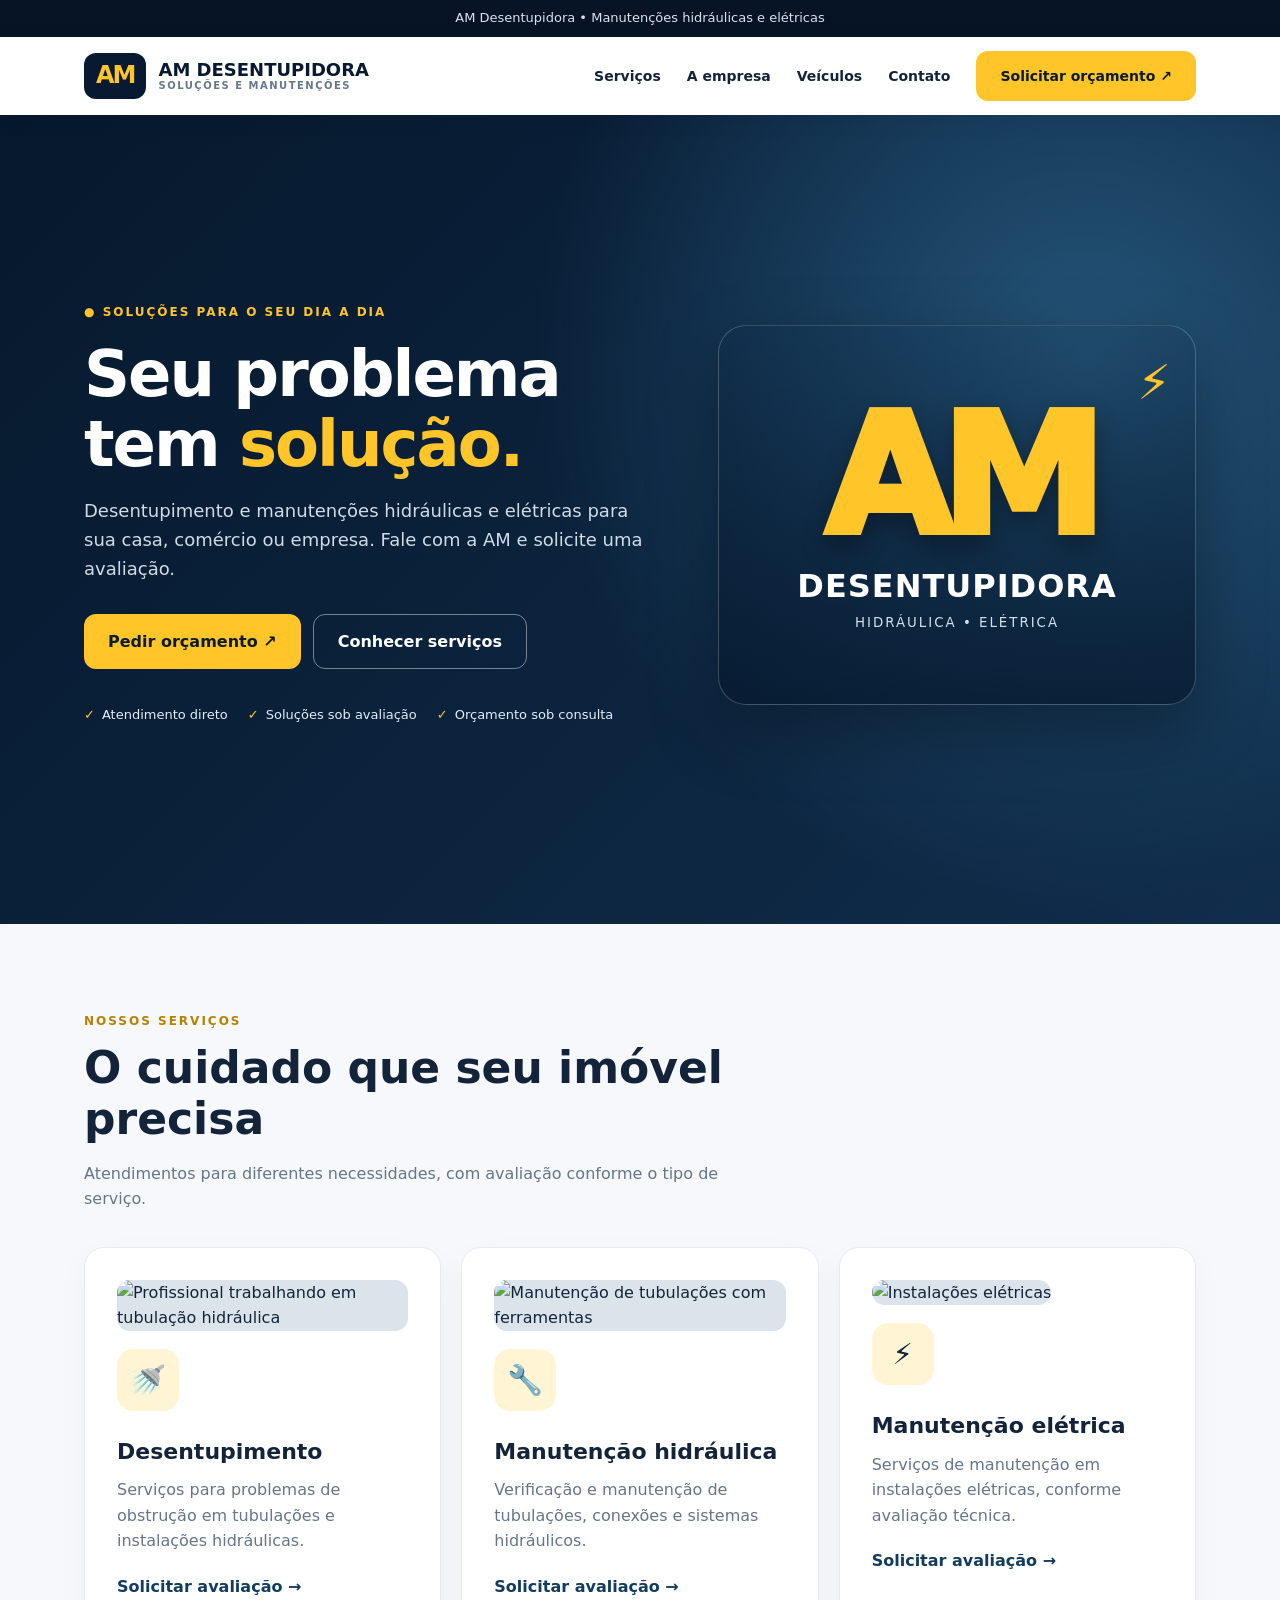
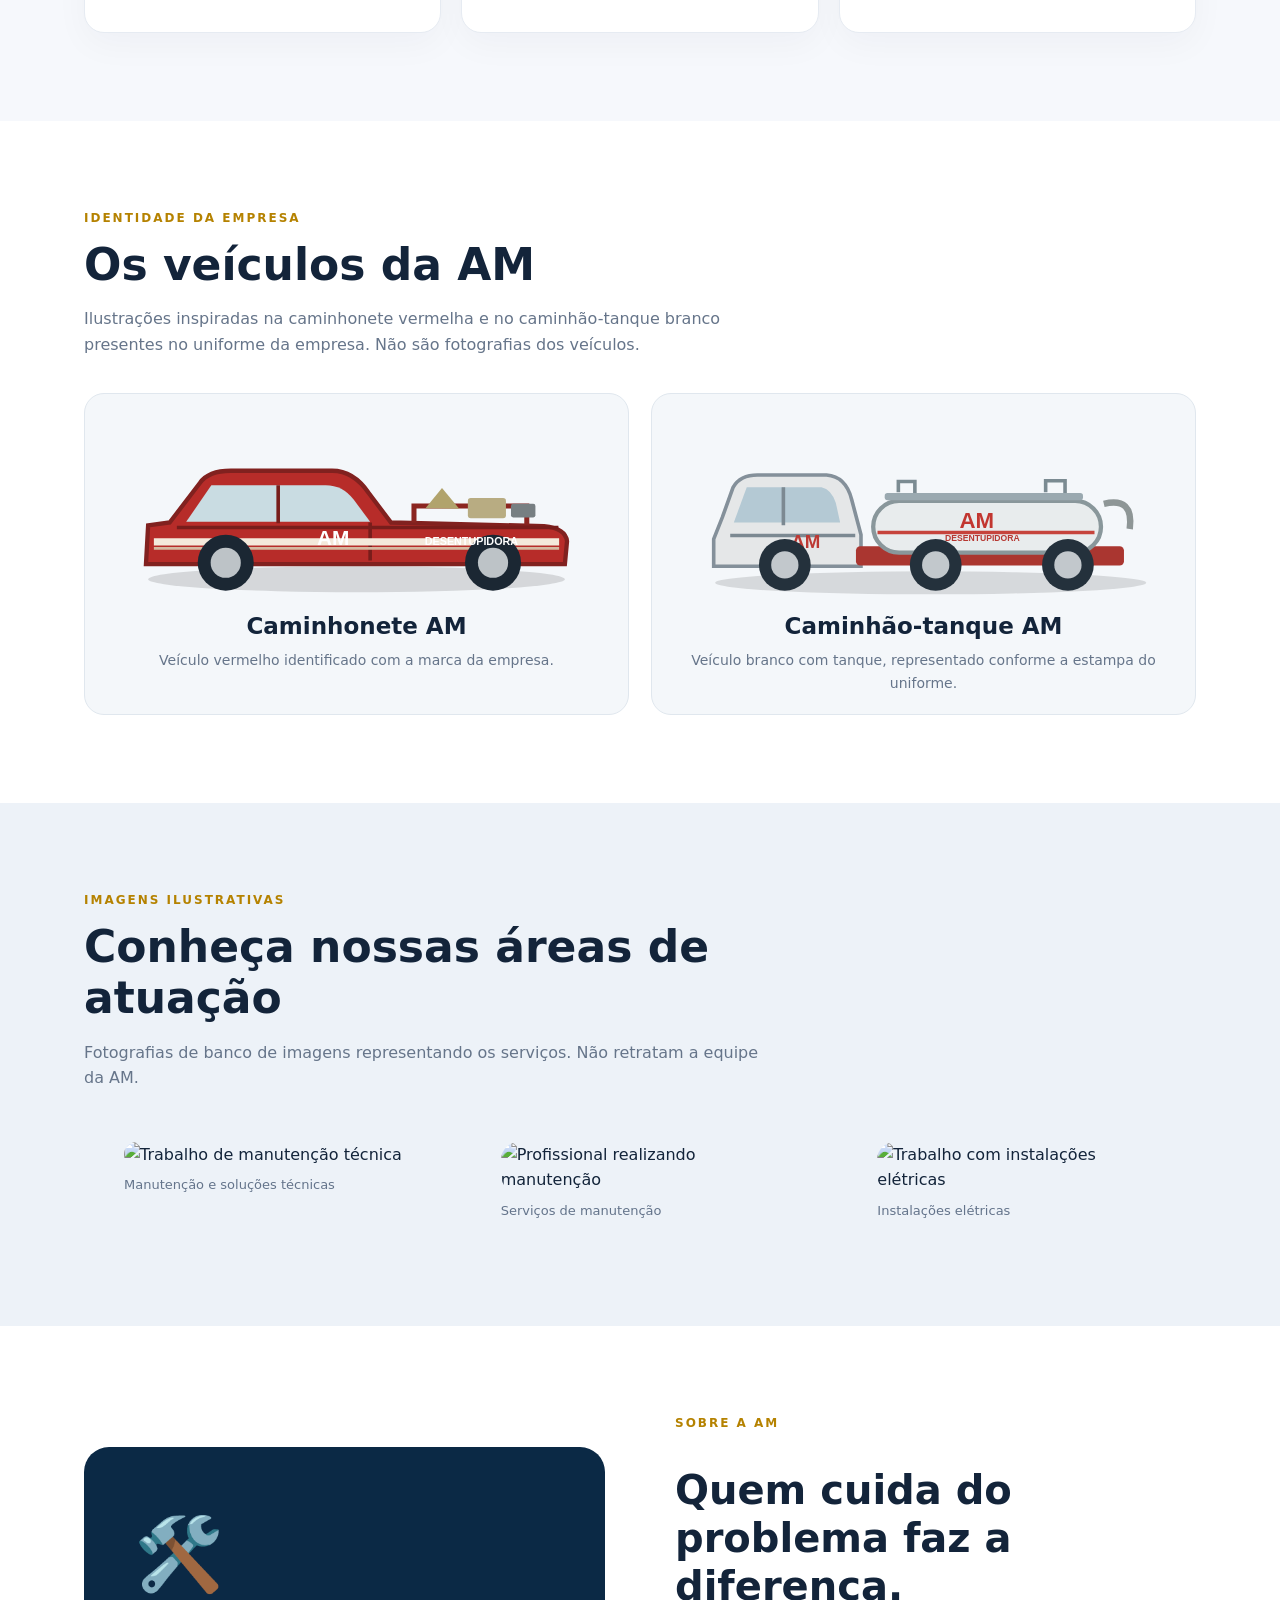
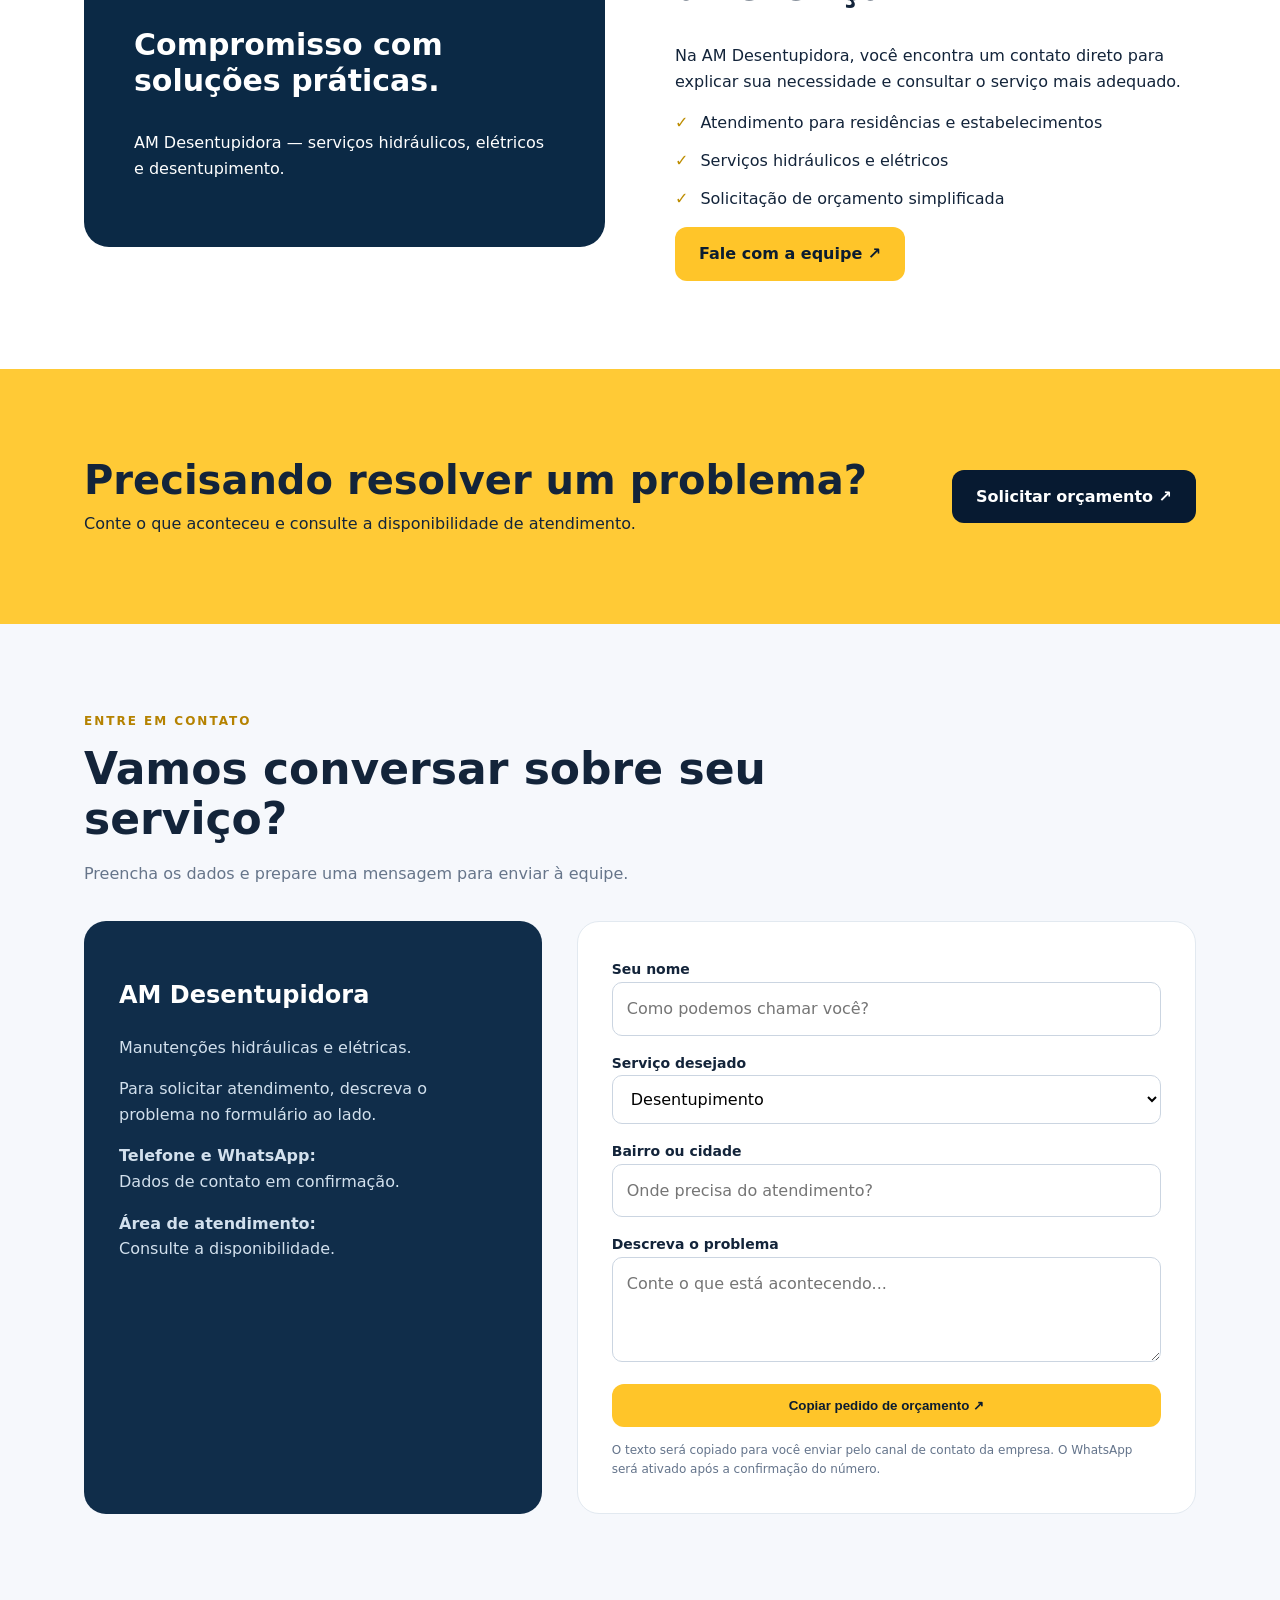
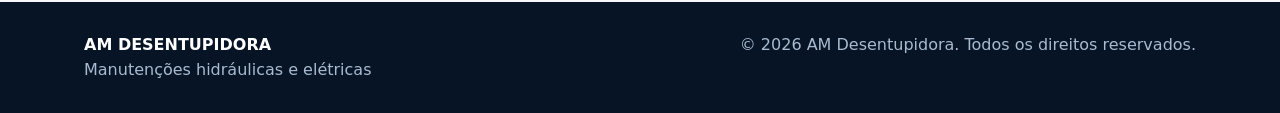
==== index.html @ 9bd00f75 "feat: adiciona ilustrações da caminhonete vermelha e caminhão-tanque AM" ====
<!doctype html><html lang="pt-BR"><head><meta charset="utf-8"><meta name="viewport" content="width=device-width,initial-scale=1"><meta name="theme-color" content="#071a31"><meta name="description" content="AM Desentupidora: desentupimento, manutenção hidráulica e elétrica. Solicite um orçamento."><title>AM Desentupidora | Manutenções Hidráulicas e Elétricas</title><style>
:root{--navy:#071a31;--blue:#102e4c;--yellow:#ffc529;--muted:#66758a;--white:#fff}*{box-sizing:border-box}html{scroll-behavior:smooth}body{margin:0;font:16px/1.6 system-ui,-apple-system,Segoe UI,sans-serif;color:#13243a;background:#f6f8fc}a{text-decoration:none;color:inherit}.wrap{max-width:1160px;margin:auto;padding:0 24px}.top{background:#061426;color:#d9e3ee;font-size:13px;padding:8px 0;text-align:center}.nav{background:#fff;position:sticky;top:0;z-index:5;box-shadow:0 4px 22px #081c3010}.nav .wrap{display:flex;align-items:center;justify-content:space-between;min-height:78px;gap:20px}.brand{display:flex;align-items:center;gap:12px;font-weight:900;color:var(--navy);font-size:18px;line-height:1.15}.logo{background:var(--navy);color:var(--yellow);font-size:24px;padding:9px 12px;border-radius:12px;letter-spacing:-2px}.brand small{display:block;font-size:10px;letter-spacing:1.5px;color:#69778a}.links{display:flex;align-items:center;gap:26px;font-weight:600;font-size:14px}.btn{display:inline-flex;align-items:center;justify-content:center;gap:8px;padding:14px 24px;border-radius:12px;background:var(--yellow);color:#0b1c30;font-weight:800;border:0;cursor:pointer;transition:.2s}.btn:hover{transform:translateY(-2px);filter:brightness(.97)}.btn.outline{background:transparent;color:white;border:1px solid #ffffff70}.hero{background:radial-gradient(circle at 85% 30%,#245478 0,transparent 45%),linear-gradient(135deg,#06182d,#102d4b);color:white;overflow:hidden}.hero .wrap{display:grid;grid-template-columns:1.1fr .9fr;align-items:center;gap:50px;padding-top:100px;padding-bottom:110px}.eyebrow{color:var(--yellow);font-weight:800;text-transform:uppercase;letter-spacing:2px;font-size:12px}.hero h1{font-size:clamp(38px,5vw,66px);line-height:1.09;letter-spacing:-2px;margin:18px 0}.hero h1 span{color:var(--yellow)}.hero p{color:#d0dbe6;font-size:18px;max-width:560px}.actions{display:flex;gap:12px;flex-wrap:wrap;margin-top:30px}.visual{position:relative;min-height:380px;border:1px solid #ffffff35;border-radius:28px;background:linear-gradient(145deg,#224c6b,#0b223b);box-shadow:0 25px 70px #0005;display:flex;align-items:center;justify-content:center;flex-direction:column;text-align:center;padding:30px}.visual .am{font-size:clamp(90px,13vw,165px);font-weight:1000;color:var(--yellow);line-height:1;letter-spacing:-12px;text-shadow:0 12px 25px #0005}.visual strong{font-size:32px;letter-spacing:1px}.visual small{color:#d4e1ed;letter-spacing:2px}.bolt{position:absolute;right:24px;top:18px;font-size:48px;color:var(--yellow)}.stats{display:flex;gap:20px;flex-wrap:wrap;margin-top:36px;color:#e5edf6;font-size:13px}.stats span{display:flex;gap:7px;align-items:center}.stats b{color:var(--yellow)}section{padding:88px 0}.section-head{max-width:690px;margin-bottom:35px}.section-head h2{font-size:clamp(29px,4vw,44px);line-height:1.15;margin:12px 0}.section-head p{color:var(--muted)}.cards{display:grid;grid-template-columns:repeat(3,1fr);gap:20px}.card{background:white;padding:32px;border:1px solid #e6ebf2;border-radius:20px;box-shadow:0 12px 35px #10284009}.ico{width:62px;height:62px;background:#fff5d5;border-radius:16px;display:grid;place-items:center;font-size:29px}.card h3{font-size:22px;margin:23px 0 8px}.card p{color:var(--muted);margin:0 0 20px}.card a{font-weight:800;color:#123c60}.about{background:#fff}.about-grid{display:grid;grid-template-columns:1fr 1fr;gap:70px;align-items:center}.about-panel{background:#0b2945;border-radius:25px;padding:50px;color:white;min-height:320px;display:flex;flex-direction:column;justify-content:center}.about-panel .symbol{font-size:72px}.about-panel h3{font-size:30px;line-height:1.2;margin:15px 0}.checks{padding:0;list-style:none}.checks li{margin:12px 0}.checks li:before{content:'✓';font-weight:900;color:#bd8d00;margin-right:12px}.cta{background:#ffca36}.cta .wrap{display:flex;justify-content:space-between;align-items:center;gap:30px}.cta h2{font-size:clamp(28px,4vw,40px);line-height:1.15;margin:0}.cta p{margin:8px 0 0}.cta .btn{background:var(--navy);color:white}.contact-grid{display:grid;grid-template-columns:.85fr 1.15fr;gap:35px}.contact-box{background:#102d4a;color:white;padding:35px;border-radius:22px}.contact-box p{color:#d2e0ed}.contact-box a{color:var(--yellow);font-weight:700}.form{background:white;border-radius:22px;padding:34px;border:1px solid #e2e9f0;display:grid;gap:14px}label{font-weight:700;font-size:14px}input,select,textarea{width:100%;font:inherit;padding:13px 14px;border:1px solid #cbd5e1;border-radius:10px;background:#fff}textarea{min-height:105px;resize:vertical}.notice{font-size:12px;color:#64748b;margin:0}footer{background:#061426;color:#aabbd0;padding:30px 0}footer .wrap{display:flex;justify-content:space-between;gap:15px;flex-wrap:wrap}footer b{color:white}@media(max-width:850px){.hero .wrap,.about-grid,.contact-grid{grid-template-columns:1fr}.hero .wrap{padding-top:65px;padding-bottom:65px}.visual{min-height:280px}.cards{grid-template-columns:1fr}.links a:not(.btn){display:none}.cta .wrap{display:block}.cta .btn{margin-top:22px}.about-grid{gap:25px}}@media(max-width:450px){.nav .wrap{padding:10px 16px}.brand{font-size:14px}.logo{font-size:19px}.links .btn{padding:10px;font-size:12px}.visual strong{font-size:25px}.hero h1{letter-spacing:-1px}section{padding:60px 0}}
 .service-photo{width:100%;height:185px;object-fit:cover;border-radius:13px;margin-bottom:18px;background:#dce4eb}.visual{background:linear-gradient(180deg,#06182d22,#06182dbb),url('https://images.pexels.com/photos/32588548/pexels-photo-32588548.jpeg?auto=compress&cs=tinysrgb&w=1000') center/cover}.visual .am,.visual strong,.visual small{position:relative;z-index:1}.gallery{display:grid;grid-template-columns:repeat(3,1fr);gap:18px}.gallery img{width:100%;height:240px;object-fit:cover;border-radius:18px}.gallery figcaption{font-size:13px;color:#64748b;padding-top:8px}@media(max-width:700px){.gallery{grid-template-columns:1fr}.gallery img{height:210px}} .fleet{display:grid;grid-template-columns:1fr 1fr;gap:22px}.fleet-card{background:#f4f7fa;border:1px solid #e0e7ee;border-radius:20px;padding:20px;text-align:center}.fleet-card svg{width:100%;height:auto;display:block}.fleet-card h3{font-size:23px;margin:0 0 5px}.fleet-card p{margin:0;color:#66758a;font-size:14px}@media(max-width:700px){.fleet{grid-template-columns:1fr}} </style></head><body><div class="top">AM Desentupidora • Manutenções hidráulicas e elétricas</div><header class="nav"><div class="wrap"><a href="#inicio" class="brand"><span class="logo">AM</span><span>AM DESENTUPIDORA<small>SOLUÇÕES E MANUTENÇÕES</small></span></a><nav class="links"><a href="#servicos">Serviços</a><a href="#empresa">A empresa</a><a href="#frota">Veículos</a><a href="#contato">Contato</a><a class="btn" href="#contato">Solicitar orçamento ↗</a></nav></div></header><main><section class="hero" id="inicio"><div class="wrap"><div><div class="eyebrow">● Soluções para o seu dia a dia</div><h1>Seu problema tem <span>solução.</span></h1><p>Desentupimento e manutenções hidráulicas e elétricas para sua casa, comércio ou empresa. Fale com a AM e solicite uma avaliação.</p><div class="actions"><a class="btn" href="#contato">Pedir orçamento ↗</a><a class="btn outline" href="#servicos">Conhecer serviços</a></div><div class="stats"><span><b>✓</b> Atendimento direto</span><span><b>✓</b> Soluções sob avaliação</span><span><b>✓</b> Orçamento sob consulta</span></div></div><div class="visual" aria-label="Identidade AM Desentupidora"><span class="bolt">⚡</span><div class="am">AM</div><strong>DESENTUPIDORA</strong><small>HIDRÁULICA • ELÉTRICA</small></div></div></section><section id="servicos"><div class="wrap"><div class="section-head"><div class="eyebrow" style="color:#b58200">Nossos serviços</div><h2>O cuidado que seu imóvel precisa</h2><p>Atendimentos para diferentes necessidades, com avaliação conforme o tipo de serviço.</p></div><div class="cards"><article class="card"><img loading="lazy" class="service-photo" alt="Profissional trabalhando em tubulação hidráulica" src="https://images.pexels.com/photos/32588548/pexels-photo-32588548.jpeg?auto=compress&cs=tinysrgb&w=1000"><div class="ico">🚿</div><h3>Desentupimento</h3><p>Serviços para problemas de obstrução em tubulações e instalações hidráulicas.</p><a href="#contato">Solicitar avaliação →</a></article><article class="card"><img loading="lazy" class="service-photo" alt="Manutenção de tubulações com ferramentas" src="https://images.pexels.com/photos/16509869/pexels-photo-16509869.jpeg?auto=compress&cs=tinysrgb&w=1000"><div class="ico">🔧</div><h3>Manutenção hidráulica</h3><p>Verificação e manutenção de tubulações, conexões e sistemas hidráulicos.</p><a href="#contato">Solicitar avaliação →</a></article><article class="card"><img loading="lazy" class="service-photo" alt="Instalações elétricas" src="https://images.pexels.com/photos/27928762/pexels-photo-27928762.jpeg?auto=compress&cs=tinysrgb&w=1000"><div class="ico">⚡</div><h3>Manutenção elétrica</h3><p>Serviços de manutenção em instalações elétricas, conforme avaliação técnica.</p><a href="#contato">Solicitar avaliação →</a></article></div></div></section><section id="frota" style="background:#fff"><div class="wrap"><div class="section-head"><div class="eyebrow" style="color:#b58200">Identidade da empresa</div><h2>Os veículos da AM</h2><p>Ilustrações inspiradas na caminhonete vermelha e no caminhão-tanque branco presentes no uniforme da empresa. Não são fotografias dos veículos.</p></div><div class="fleet"><div class="fleet-card"><svg viewBox="0 0 700 270" role="img" aria-label="Ilustração da caminhonete vermelha da AM" xmlns="http://www.w3.org/2000/svg"><ellipse cx="350" cy="230" rx="290" ry="18" fill="#000" opacity=".13"/><path d="M60 155 L90 151 L132 96 Q144 79 175 79 H316 Q346 79 367 110 L398 151 L611 156 Q641 159 643 177 L640 209 L57 209 Z" fill="#b72c29" stroke="#81211f" stroke-width="6"/><path d="M148 99 H307 Q331 99 346 119 L369 150 H113 Z" fill="#c9dce2"/><path d="M241 99 V152 M369 151 V204 M100 158 H631" stroke="#781d1b" stroke-width="5"/><path d="M68 178 H632" stroke="#f4e9db" stroke-width="10"/><path d="M68 187 H632" stroke="#d5b9a1" stroke-width="4"/><path d="M430 151 V128 H587 V154" fill="none" stroke="#8b2520" stroke-width="7"/><path d="M446 131 L469 103 L493 132 Z" fill="#b1a36c"/><rect x="505" y="117" width="53" height="28" rx="4" fill="#b8ac82"/><rect x="565" y="125" width="34" height="19" rx="3" fill="#777f82"/><circle cx="168" cy="207" r="39" fill="#1b2733"/><circle cx="168" cy="207" r="21" fill="#bdc3c7"/><circle cx="540" cy="207" r="39" fill="#1b2733"/><circle cx="540" cy="207" r="21" fill="#bdc3c7"/><text x="295" y="182" fill="#fff" font-family="Arial" font-weight="900" font-size="29">AM</text><text x="445" y="182" fill="#fff" font-family="Arial" font-weight="800" font-size="15">DESENTUPIDORA</text></svg><h3>Caminhonete AM</h3><p>Veículo vermelho identificado com a marca da empresa.</p></div><div class="fleet-card"><svg viewBox="0 0 700 270" role="img" aria-label="Ilustração do caminhão branco com tanque de sucção da AM" xmlns="http://www.w3.org/2000/svg"><ellipse cx="360" cy="235" rx="300" ry="16" fill="#000" opacity=".12"/><path d="M70 144 L85 102 Q95 85 119 85 H215 Q242 87 250 119 L263 168 V212 H58 V174 Z" fill="#e5e7e8" stroke="#84909a" stroke-width="5"/><path d="M104 102 H208 Q222 105 228 124 L234 151 H86 Z" fill="#b4c9d4"/><path d="M155 102 V155 M81 169 H255" stroke="#7c8992" stroke-width="5"/><rect x="256" y="184" width="373" height="27" rx="6" fill="#aa3630"/><rect x="280" y="121" width="317" height="72" rx="36" fill="#e8eced" stroke="#89979b" stroke-width="6"/><rect x="296" y="110" width="276" height="10" rx="4" fill="#9aa9b0"/><path d="M315 109 V94 H338 V110 M520 109 V93 H547 V110" fill="none" stroke="#7b8b92" stroke-width="5"/><path d="M286 165 H588" stroke="#c6443c" stroke-width="5"/><text x="400" y="158" fill="#c23630" font-size="31" font-weight="900" font-family="Arial">AM</text><text x="380" y="177" fill="#b63731" font-size="12" font-weight="700" font-family="Arial">DESENTUPIDORA</text><text x="166" y="187" fill="#bd3934" font-size="26" font-weight="900" font-family="Arial">AM</text><circle cx="157" cy="210" r="36" fill="#24313c"/><circle cx="157" cy="210" r="19" fill="#c2c8cc"/><circle cx="367" cy="210" r="36" fill="#24313c"/><circle cx="367" cy="210" r="19" fill="#c2c8cc"/><circle cx="551" cy="210" r="36" fill="#24313c"/><circle cx="551" cy="210" r="19" fill="#c2c8cc"/><path d="M601 125 Q643 115 637 160" stroke="#8e9696" stroke-width="9" fill="none"/></svg><h3>Caminhão-tanque AM</h3><p>Veículo branco com tanque, representado conforme a estampa do uniforme.</p></div></div></div></section><section style="background:#edf2f8" id="galeria"><div class="wrap"><div class="section-head"><div class="eyebrow" style="color:#b58200">Imagens ilustrativas</div><h2>Conheça nossas áreas de atuação</h2><p>Fotografias de banco de imagens representando os serviços. Não retratam a equipe da AM.</p></div><div class="gallery"><figure><img loading="lazy" src="https://images.pexels.com/photos/32588548/pexels-photo-32588548.jpeg?auto=compress&cs=tinysrgb&w=1000" alt="Trabalho de manutenção técnica"><figcaption>Manutenção e soluções técnicas</figcaption></figure><figure><img loading="lazy" src="https://images.pexels.com/photos/16509869/pexels-photo-16509869.jpeg?auto=compress&cs=tinysrgb&w=1000" alt="Profissional realizando manutenção"><figcaption>Serviços de manutenção</figcaption></figure><figure><img loading="lazy" src="https://images.pexels.com/photos/27928762/pexels-photo-27928762.jpeg?auto=compress&cs=tinysrgb&w=1000" alt="Trabalho com instalações elétricas"><figcaption>Instalações elétricas</figcaption></figure></div></div></section><section class="about" id="empresa"><div class="wrap about-grid"><div class="about-panel"><div class="symbol">🛠️</div><h3>Compromisso com soluções práticas.</h3><p>AM Desentupidora — serviços hidráulicos, elétricos e desentupimento.</p></div><div><div class="eyebrow" style="color:#b58200">Sobre a AM</div><h2 style="font-size:40px;line-height:1.2">Quem cuida do problema faz a diferença.</h2><p>Na AM Desentupidora, você encontra um contato direto para explicar sua necessidade e consultar o serviço mais adequado.</p><ul class="checks"><li>Atendimento para residências e estabelecimentos</li><li>Serviços hidráulicos e elétricos</li><li>Solicitação de orçamento simplificada</li></ul><a class="btn" href="#contato">Fale com a equipe ↗</a></div></div></section><section class="cta"><div class="wrap"><div><h2>Precisando resolver um problema?</h2><p>Conte o que aconteceu e consulte a disponibilidade de atendimento.</p></div><a href="#contato" class="btn">Solicitar orçamento ↗</a></div></section><section id="contato"><div class="wrap"><div class="section-head"><div class="eyebrow" style="color:#b58200">Entre em contato</div><h2>Vamos conversar sobre seu serviço?</h2><p>Preencha os dados e prepare uma mensagem para enviar à equipe.</p></div><div class="contact-grid"><div class="contact-box"><h2>AM Desentupidora</h2><p>Manutenções hidráulicas e elétricas.</p><p>Para solicitar atendimento, descreva o problema no formulário ao lado.</p><p><strong>Telefone e WhatsApp:</strong><br>Dados de contato em confirmação.</p><p><strong>Área de atendimento:</strong><br>Consulte a disponibilidade.</p></div><form class="form" id="form"><div><label for="nome">Seu nome</label><input id="nome" required placeholder="Como podemos chamar você?"></div><div><label for="servico">Serviço desejado</label><select id="servico"><option>Desentupimento</option><option>Manutenção hidráulica</option><option>Manutenção elétrica</option><option>Outro serviço</option></select></div><div><label for="bairro">Bairro ou cidade</label><input id="bairro" placeholder="Onde precisa do atendimento?"></div><div><label for="mensagem">Descreva o problema</label><textarea id="mensagem" required placeholder="Conte o que está acontecendo..."></textarea></div><button class="btn" type="submit">Copiar pedido de orçamento ↗</button><p class="notice" id="feedback">O texto será copiado para você enviar pelo canal de contato da empresa. O WhatsApp será ativado após a confirmação do número.</p></form></div></div></section></main><footer><div class="wrap"><div><b>AM DESENTUPIDORA</b><br>Manutenções hidráulicas e elétricas</div><div>© <span id="ano"></span> AM Desentupidora. Todos os direitos reservados.</div></div></footer><script>document.getElementById('ano').textContent=new Date().getFullYear();document.getElementById('form').addEventListener('submit',async e=>{e.preventDefault();const v=id=>document.getElementById(id).value.trim();const msg='Olá! Gostaria de solicitar um orçamento na AM Desentupidora.\nNome: '+v('nome')+'\nServiço: '+v('servico')+'\nLocal: '+(v('bairro')||'Não informado')+'\nDescrição: '+v('mensagem');try{await navigator.clipboard.writeText(msg);document.getElementById('feedback').textContent='✓ Mensagem copiada! Agora cole no WhatsApp da empresa.'}catch{document.getElementById('feedback').textContent='Mensagem pronta: '+msg}});</script></body></html>
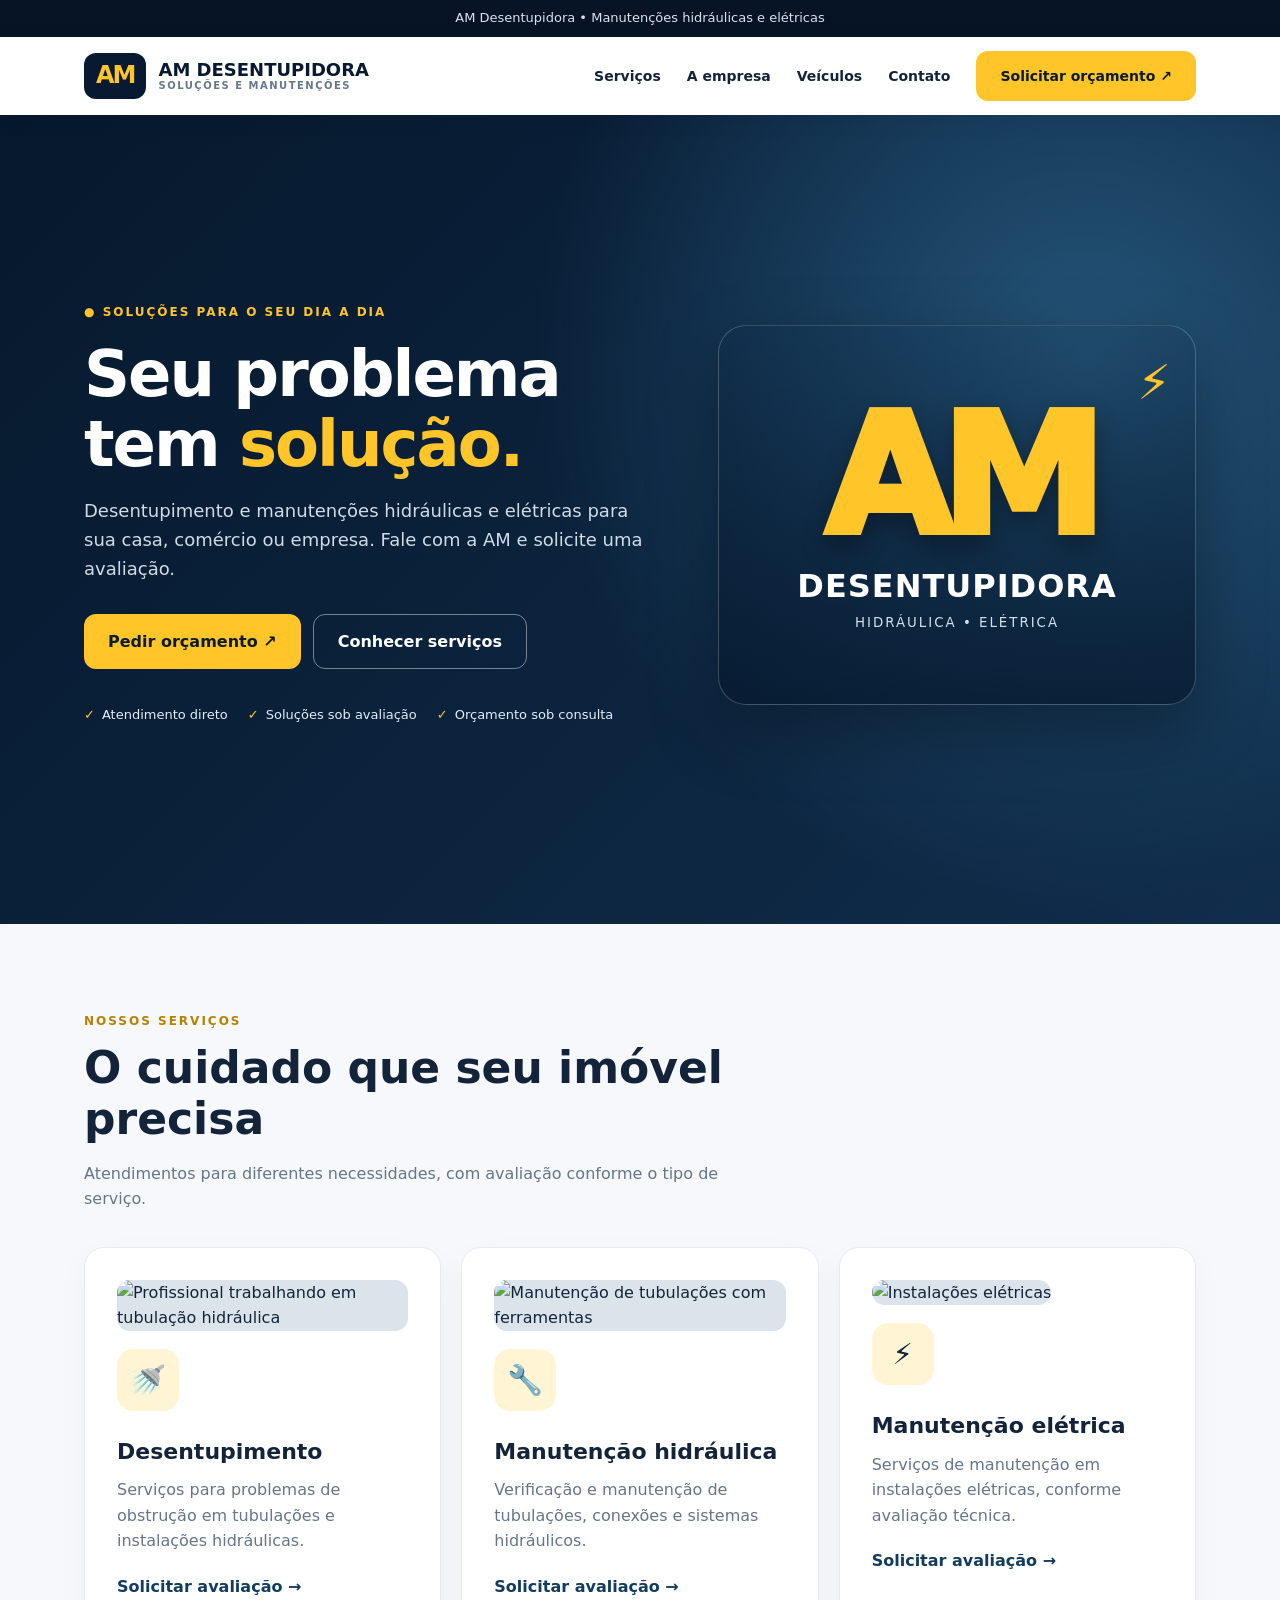
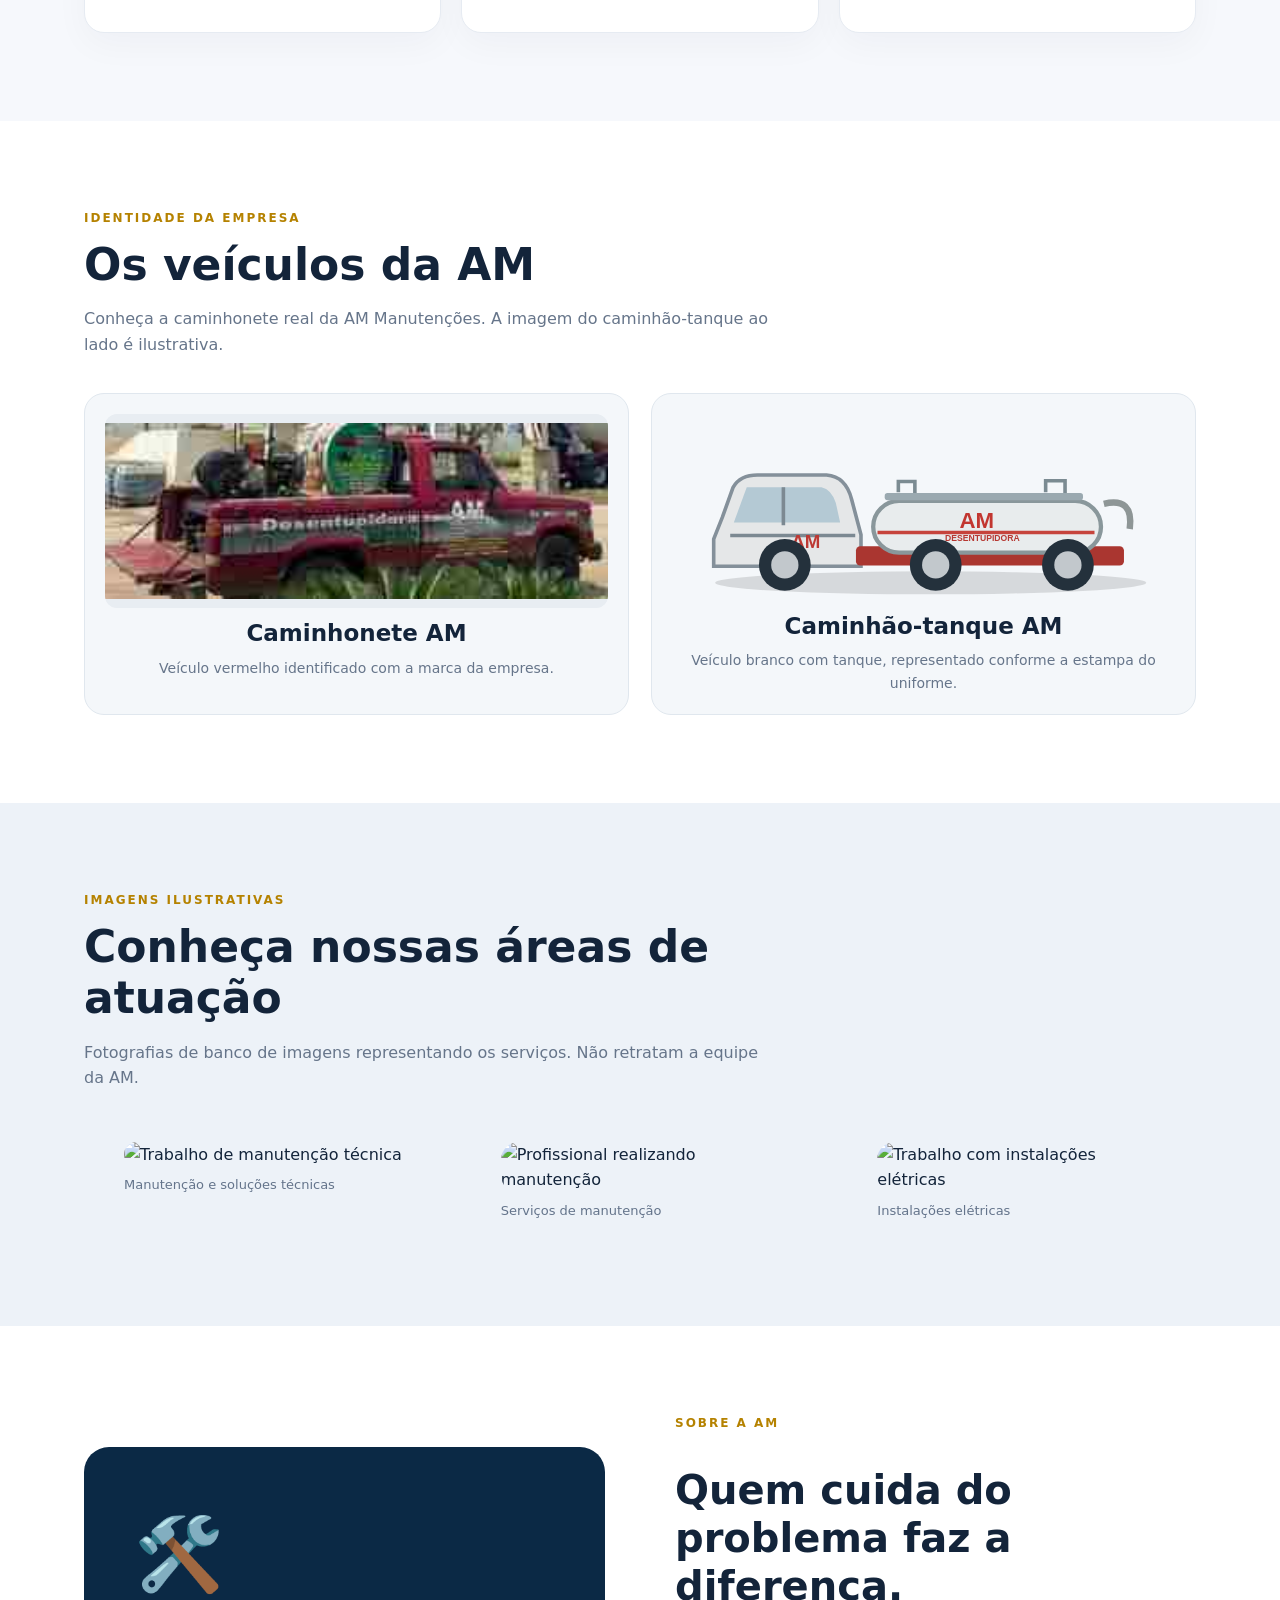
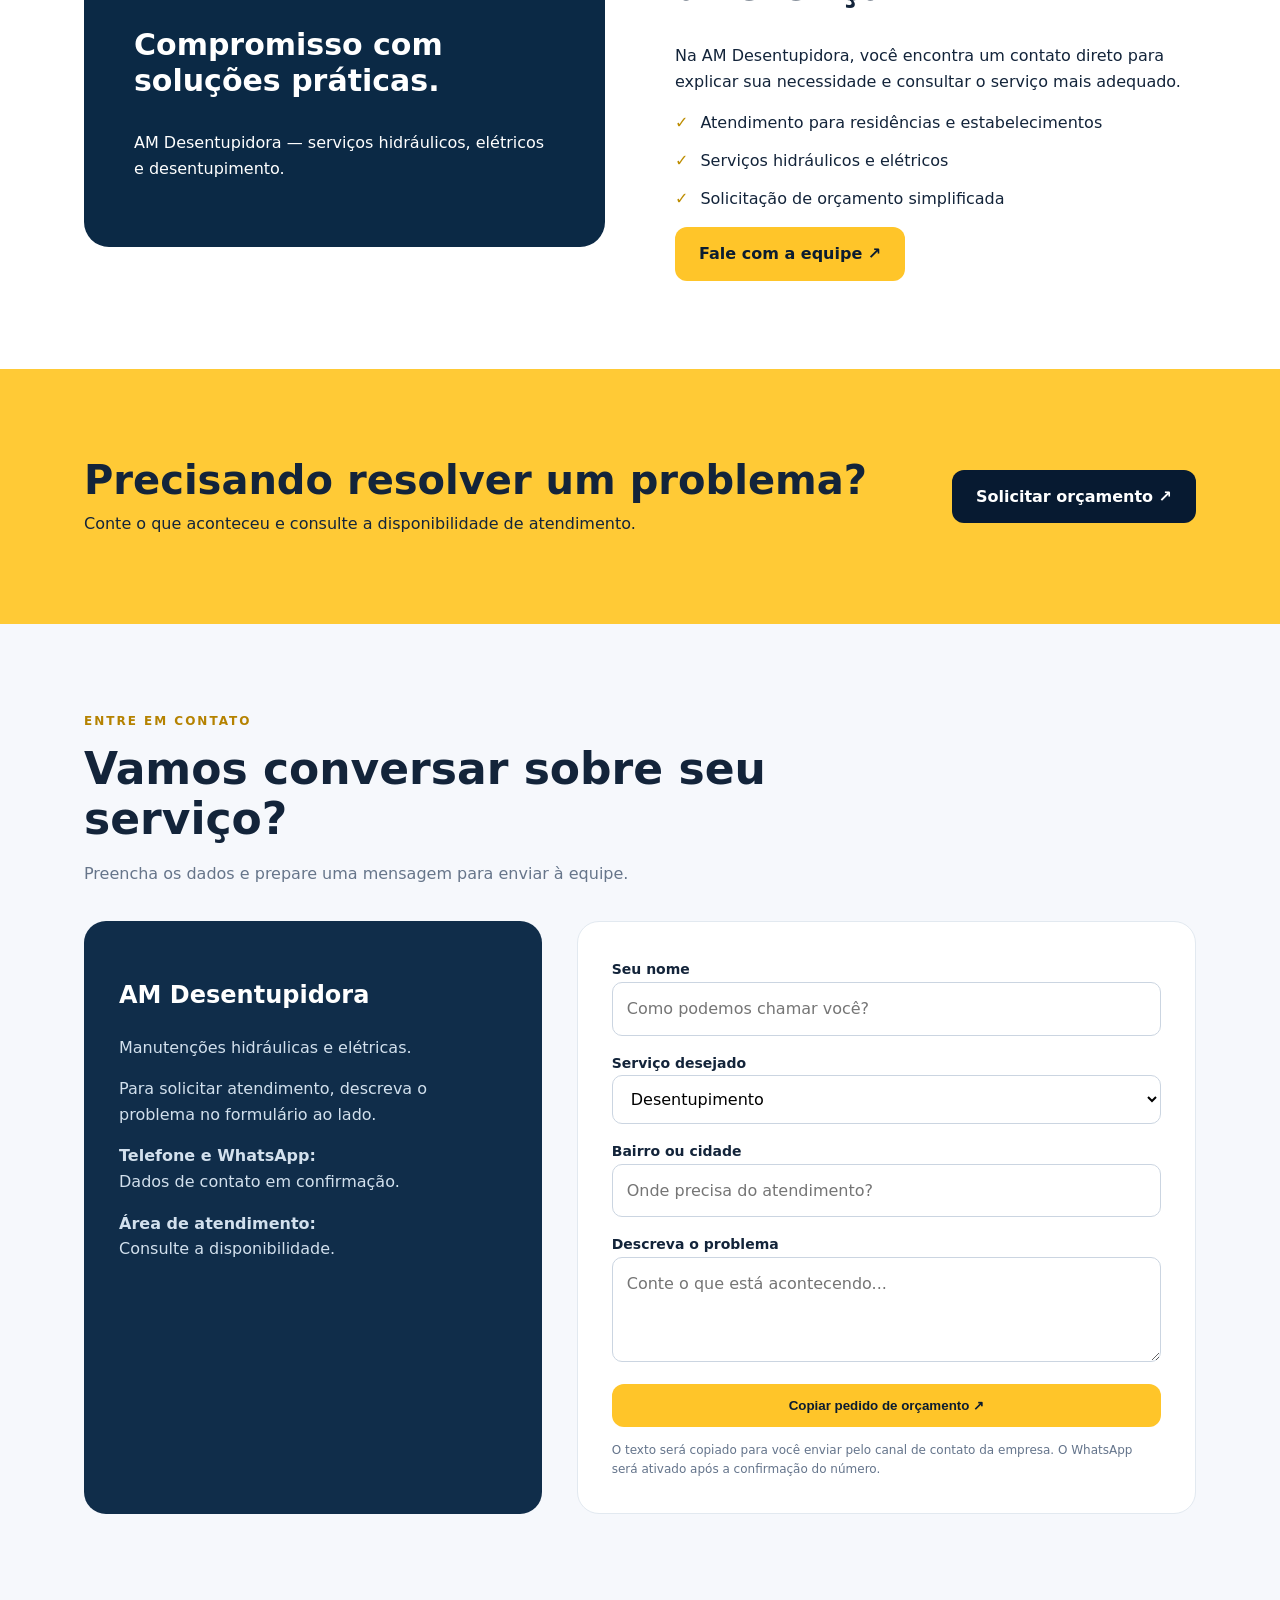
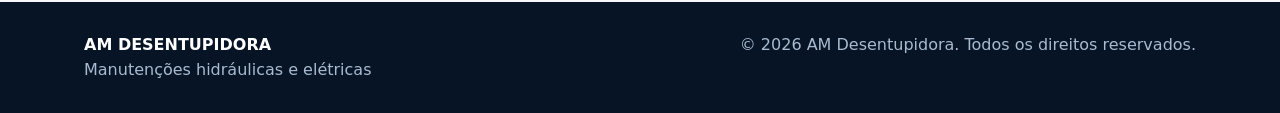
==== commit 384a4da8: "Adiciona foto real da caminhonete AM na seção de veículos" ====
--- a/index.html
+++ b/index.html
@@ -1,3 +1,3 @@
 <!doctype html><html lang="pt-BR"><head><meta charset="utf-8"><meta name="viewport" content="width=device-width,initial-scale=1"><meta name="theme-color" content="#071a31"><meta name="description" content="AM Desentupidora: desentupimento, manutenção hidráulica e elétrica. Solicite um orçamento."><title>AM Desentupidora | Manutenções Hidráulicas e Elétricas</title><style>
 :root{--navy:#071a31;--blue:#102e4c;--yellow:#ffc529;--muted:#66758a;--white:#fff}*{box-sizing:border-box}html{scroll-behavior:smooth}body{margin:0;font:16px/1.6 system-ui,-apple-system,Segoe UI,sans-serif;color:#13243a;background:#f6f8fc}a{text-decoration:none;color:inherit}.wrap{max-width:1160px;margin:auto;padding:0 24px}.top{background:#061426;color:#d9e3ee;font-size:13px;padding:8px 0;text-align:center}.nav{background:#fff;position:sticky;top:0;z-index:5;box-shadow:0 4px 22px #081c3010}.nav .wrap{display:flex;align-items:center;justify-content:space-between;min-height:78px;gap:20px}.brand{display:flex;align-items:center;gap:12px;font-weight:900;color:var(--navy);font-size:18px;line-height:1.15}.logo{background:var(--navy);color:var(--yellow);font-size:24px;padding:9px 12px;border-radius:12px;letter-spacing:-2px}.brand small{display:block;font-size:10px;letter-spacing:1.5px;color:#69778a}.links{display:flex;align-items:center;gap:26px;font-weight:600;font-size:14px}.btn{display:inline-flex;align-items:center;justify-content:center;gap:8px;padding:14px 24px;border-radius:12px;background:var(--yellow);color:#0b1c30;font-weight:800;border:0;cursor:pointer;transition:.2s}.btn:hover{transform:translateY(-2px);filter:brightness(.97)}.btn.outline{background:transparent;color:white;border:1px solid #ffffff70}.hero{background:radial-gradient(circle at 85% 30%,#245478 0,transparent 45%),linear-gradient(135deg,#06182d,#102d4b);color:white;overflow:hidden}.hero .wrap{display:grid;grid-template-columns:1.1fr .9fr;align-items:center;gap:50px;padding-top:100px;padding-bottom:110px}.eyebrow{color:var(--yellow);font-weight:800;text-transform:uppercase;letter-spacing:2px;font-size:12px}.hero h1{font-size:clamp(38px,5vw,66px);line-height:1.09;letter-spacing:-2px;margin:18px 0}.hero h1 span{color:var(--yellow)}.hero p{color:#d0dbe6;font-size:18px;max-width:560px}.actions{display:flex;gap:12px;flex-wrap:wrap;margin-top:30px}.visual{position:relative;min-height:380px;border:1px solid #ffffff35;border-radius:28px;background:linear-gradient(145deg,#224c6b,#0b223b);box-shadow:0 25px 70px #0005;display:flex;align-items:center;justify-content:center;flex-direction:column;text-align:center;padding:30px}.visual .am{font-size:clamp(90px,13vw,165px);font-weight:1000;color:var(--yellow);line-height:1;letter-spacing:-12px;text-shadow:0 12px 25px #0005}.visual strong{font-size:32px;letter-spacing:1px}.visual small{color:#d4e1ed;letter-spacing:2px}.bolt{position:absolute;right:24px;top:18px;font-size:48px;color:var(--yellow)}.stats{display:flex;gap:20px;flex-wrap:wrap;margin-top:36px;color:#e5edf6;font-size:13px}.stats span{display:flex;gap:7px;align-items:center}.stats b{color:var(--yellow)}section{padding:88px 0}.section-head{max-width:690px;margin-bottom:35px}.section-head h2{font-size:clamp(29px,4vw,44px);line-height:1.15;margin:12px 0}.section-head p{color:var(--muted)}.cards{display:grid;grid-template-columns:repeat(3,1fr);gap:20px}.card{background:white;padding:32px;border:1px solid #e6ebf2;border-radius:20px;box-shadow:0 12px 35px #10284009}.ico{width:62px;height:62px;background:#fff5d5;border-radius:16px;display:grid;place-items:center;font-size:29px}.card h3{font-size:22px;margin:23px 0 8px}.card p{color:var(--muted);margin:0 0 20px}.card a{font-weight:800;color:#123c60}.about{background:#fff}.about-grid{display:grid;grid-template-columns:1fr 1fr;gap:70px;align-items:center}.about-panel{background:#0b2945;border-radius:25px;padding:50px;color:white;min-height:320px;display:flex;flex-direction:column;justify-content:center}.about-panel .symbol{font-size:72px}.about-panel h3{font-size:30px;line-height:1.2;margin:15px 0}.checks{padding:0;list-style:none}.checks li{margin:12px 0}.checks li:before{content:'✓';font-weight:900;color:#bd8d00;margin-right:12px}.cta{background:#ffca36}.cta .wrap{display:flex;justify-content:space-between;align-items:center;gap:30px}.cta h2{font-size:clamp(28px,4vw,40px);line-height:1.15;margin:0}.cta p{margin:8px 0 0}.cta .btn{background:var(--navy);color:white}.contact-grid{display:grid;grid-template-columns:.85fr 1.15fr;gap:35px}.contact-box{background:#102d4a;color:white;padding:35px;border-radius:22px}.contact-box p{color:#d2e0ed}.contact-box a{color:var(--yellow);font-weight:700}.form{background:white;border-radius:22px;padding:34px;border:1px solid #e2e9f0;display:grid;gap:14px}label{font-weight:700;font-size:14px}input,select,textarea{width:100%;font:inherit;padding:13px 14px;border:1px solid #cbd5e1;border-radius:10px;background:#fff}textarea{min-height:105px;resize:vertical}.notice{font-size:12px;color:#64748b;margin:0}footer{background:#061426;color:#aabbd0;padding:30px 0}footer .wrap{display:flex;justify-content:space-between;gap:15px;flex-wrap:wrap}footer b{color:white}@media(max-width:850px){.hero .wrap,.about-grid,.contact-grid{grid-template-columns:1fr}.hero .wrap{padding-top:65px;padding-bottom:65px}.visual{min-height:280px}.cards{grid-template-columns:1fr}.links a:not(.btn){display:none}.cta .wrap{display:block}.cta .btn{margin-top:22px}.about-grid{gap:25px}}@media(max-width:450px){.nav .wrap{padding:10px 16px}.brand{font-size:14px}.logo{font-size:19px}.links .btn{padding:10px;font-size:12px}.visual strong{font-size:25px}.hero h1{letter-spacing:-1px}section{padding:60px 0}}
- .service-photo{width:100%;height:185px;object-fit:cover;border-radius:13px;margin-bottom:18px;background:#dce4eb}.visual{background:linear-gradient(180deg,#06182d22,#06182dbb),url('https://images.pexels.com/photos/32588548/pexels-photo-32588548.jpeg?auto=compress&cs=tinysrgb&w=1000') center/cover}.visual .am,.visual strong,.visual small{position:relative;z-index:1}.gallery{display:grid;grid-template-columns:repeat(3,1fr);gap:18px}.gallery img{width:100%;height:240px;object-fit:cover;border-radius:18px}.gallery figcaption{font-size:13px;color:#64748b;padding-top:8px}@media(max-width:700px){.gallery{grid-template-columns:1fr}.gallery img{height:210px}} .fleet{display:grid;grid-template-columns:1fr 1fr;gap:22px}.fleet-card{background:#f4f7fa;border:1px solid #e0e7ee;border-radius:20px;padding:20px;text-align:center}.fleet-card svg{width:100%;height:auto;display:block}.fleet-card h3{font-size:23px;margin:0 0 5px}.fleet-card p{margin:0;color:#66758a;font-size:14px}@media(max-width:700px){.fleet{grid-template-columns:1fr}} </style></head><body><div class="top">AM Desentupidora • Manutenções hidráulicas e elétricas</div><header class="nav"><div class="wrap"><a href="#inicio" class="brand"><span class="logo">AM</span><span>AM DESENTUPIDORA<small>SOLUÇÕES E MANUTENÇÕES</small></span></a><nav class="links"><a href="#servicos">Serviços</a><a href="#empresa">A empresa</a><a href="#frota">Veículos</a><a href="#contato">Contato</a><a class="btn" href="#contato">Solicitar orçamento ↗</a></nav></div></header><main><section class="hero" id="inicio"><div class="wrap"><div><div class="eyebrow">● Soluções para o seu dia a dia</div><h1>Seu problema tem <span>solução.</span></h1><p>Desentupimento e manutenções hidráulicas e elétricas para sua casa, comércio ou empresa. Fale com a AM e solicite uma avaliação.</p><div class="actions"><a class="btn" href="#contato">Pedir orçamento ↗</a><a class="btn outline" href="#servicos">Conhecer serviços</a></div><div class="stats"><span><b>✓</b> Atendimento direto</span><span><b>✓</b> Soluções sob avaliação</span><span><b>✓</b> Orçamento sob consulta</span></div></div><div class="visual" aria-label="Identidade AM Desentupidora"><span class="bolt">⚡</span><div class="am">AM</div><strong>DESENTUPIDORA</strong><small>HIDRÁULICA • ELÉTRICA</small></div></div></section><section id="servicos"><div class="wrap"><div class="section-head"><div class="eyebrow" style="color:#b58200">Nossos serviços</div><h2>O cuidado que seu imóvel precisa</h2><p>Atendimentos para diferentes necessidades, com avaliação conforme o tipo de serviço.</p></div><div class="cards"><article class="card"><img loading="lazy" class="service-photo" alt="Profissional trabalhando em tubulação hidráulica" src="https://images.pexels.com/photos/32588548/pexels-photo-32588548.jpeg?auto=compress&cs=tinysrgb&w=1000"><div class="ico">🚿</div><h3>Desentupimento</h3><p>Serviços para problemas de obstrução em tubulações e instalações hidráulicas.</p><a href="#contato">Solicitar avaliação →</a></article><article class="card"><img loading="lazy" class="service-photo" alt="Manutenção de tubulações com ferramentas" src="https://images.pexels.com/photos/16509869/pexels-photo-16509869.jpeg?auto=compress&cs=tinysrgb&w=1000"><div class="ico">🔧</div><h3>Manutenção hidráulica</h3><p>Verificação e manutenção de tubulações, conexões e sistemas hidráulicos.</p><a href="#contato">Solicitar avaliação →</a></article><article class="card"><img loading="lazy" class="service-photo" alt="Instalações elétricas" src="https://images.pexels.com/photos/27928762/pexels-photo-27928762.jpeg?auto=compress&cs=tinysrgb&w=1000"><div class="ico">⚡</div><h3>Manutenção elétrica</h3><p>Serviços de manutenção em instalações elétricas, conforme avaliação técnica.</p><a href="#contato">Solicitar avaliação →</a></article></div></div></section><section id="frota" style="background:#fff"><div class="wrap"><div class="section-head"><div class="eyebrow" style="color:#b58200">Identidade da empresa</div><h2>Os veículos da AM</h2><p>Ilustrações inspiradas na caminhonete vermelha e no caminhão-tanque branco presentes no uniforme da empresa. Não são fotografias dos veículos.</p></div><div class="fleet"><div class="fleet-card"><svg viewBox="0 0 700 270" role="img" aria-label="Ilustração da caminhonete vermelha da AM" xmlns="http://www.w3.org/2000/svg"><ellipse cx="350" cy="230" rx="290" ry="18" fill="#000" opacity=".13"/><path d="M60 155 L90 151 L132 96 Q144 79 175 79 H316 Q346 79 367 110 L398 151 L611 156 Q641 159 643 177 L640 209 L57 209 Z" fill="#b72c29" stroke="#81211f" stroke-width="6"/><path d="M148 99 H307 Q331 99 346 119 L369 150 H113 Z" fill="#c9dce2"/><path d="M241 99 V152 M369 151 V204 M100 158 H631" stroke="#781d1b" stroke-width="5"/><path d="M68 178 H632" stroke="#f4e9db" stroke-width="10"/><path d="M68 187 H632" stroke="#d5b9a1" stroke-width="4"/><path d="M430 151 V128 H587 V154" fill="none" stroke="#8b2520" stroke-width="7"/><path d="M446 131 L469 103 L493 132 Z" fill="#b1a36c"/><rect x="505" y="117" width="53" height="28" rx="4" fill="#b8ac82"/><rect x="565" y="125" width="34" height="19" rx="3" fill="#777f82"/><circle cx="168" cy="207" r="39" fill="#1b2733"/><circle cx="168" cy="207" r="21" fill="#bdc3c7"/><circle cx="540" cy="207" r="39" fill="#1b2733"/><circle cx="540" cy="207" r="21" fill="#bdc3c7"/><text x="295" y="182" fill="#fff" font-family="Arial" font-weight="900" font-size="29">AM</text><text x="445" y="182" fill="#fff" font-family="Arial" font-weight="800" font-size="15">DESENTUPIDORA</text></svg><h3>Caminhonete AM</h3><p>Veículo vermelho identificado com a marca da empresa.</p></div><div class="fleet-card"><svg viewBox="0 0 700 270" role="img" aria-label="Ilustração do caminhão branco com tanque de sucção da AM" xmlns="http://www.w3.org/2000/svg"><ellipse cx="360" cy="235" rx="300" ry="16" fill="#000" opacity=".12"/><path d="M70 144 L85 102 Q95 85 119 85 H215 Q242 87 250 119 L263 168 V212 H58 V174 Z" fill="#e5e7e8" stroke="#84909a" stroke-width="5"/><path d="M104 102 H208 Q222 105 228 124 L234 151 H86 Z" fill="#b4c9d4"/><path d="M155 102 V155 M81 169 H255" stroke="#7c8992" stroke-width="5"/><rect x="256" y="184" width="373" height="27" rx="6" fill="#aa3630"/><rect x="280" y="121" width="317" height="72" rx="36" fill="#e8eced" stroke="#89979b" stroke-width="6"/><rect x="296" y="110" width="276" height="10" rx="4" fill="#9aa9b0"/><path d="M315 109 V94 H338 V110 M520 109 V93 H547 V110" fill="none" stroke="#7b8b92" stroke-width="5"/><path d="M286 165 H588" stroke="#c6443c" stroke-width="5"/><text x="400" y="158" fill="#c23630" font-size="31" font-weight="900" font-family="Arial">AM</text><text x="380" y="177" fill="#b63731" font-size="12" font-weight="700" font-family="Arial">DESENTUPIDORA</text><text x="166" y="187" fill="#bd3934" font-size="26" font-weight="900" font-family="Arial">AM</text><circle cx="157" cy="210" r="36" fill="#24313c"/><circle cx="157" cy="210" r="19" fill="#c2c8cc"/><circle cx="367" cy="210" r="36" fill="#24313c"/><circle cx="367" cy="210" r="19" fill="#c2c8cc"/><circle cx="551" cy="210" r="36" fill="#24313c"/><circle cx="551" cy="210" r="19" fill="#c2c8cc"/><path d="M601 125 Q643 115 637 160" stroke="#8e9696" stroke-width="9" fill="none"/></svg><h3>Caminhão-tanque AM</h3><p>Veículo branco com tanque, representado conforme a estampa do uniforme.</p></div></div></div></section><section style="background:#edf2f8" id="galeria"><div class="wrap"><div class="section-head"><div class="eyebrow" style="color:#b58200">Imagens ilustrativas</div><h2>Conheça nossas áreas de atuação</h2><p>Fotografias de banco de imagens representando os serviços. Não retratam a equipe da AM.</p></div><div class="gallery"><figure><img loading="lazy" src="https://images.pexels.com/photos/32588548/pexels-photo-32588548.jpeg?auto=compress&cs=tinysrgb&w=1000" alt="Trabalho de manutenção técnica"><figcaption>Manutenção e soluções técnicas</figcaption></figure><figure><img loading="lazy" src="https://images.pexels.com/photos/16509869/pexels-photo-16509869.jpeg?auto=compress&cs=tinysrgb&w=1000" alt="Profissional realizando manutenção"><figcaption>Serviços de manutenção</figcaption></figure><figure><img loading="lazy" src="https://images.pexels.com/photos/27928762/pexels-photo-27928762.jpeg?auto=compress&cs=tinysrgb&w=1000" alt="Trabalho com instalações elétricas"><figcaption>Instalações elétricas</figcaption></figure></div></div></section><section class="about" id="empresa"><div class="wrap about-grid"><div class="about-panel"><div class="symbol">🛠️</div><h3>Compromisso com soluções práticas.</h3><p>AM Desentupidora — serviços hidráulicos, elétricos e desentupimento.</p></div><div><div class="eyebrow" style="color:#b58200">Sobre a AM</div><h2 style="font-size:40px;line-height:1.2">Quem cuida do problema faz a diferença.</h2><p>Na AM Desentupidora, você encontra um contato direto para explicar sua necessidade e consultar o serviço mais adequado.</p><ul class="checks"><li>Atendimento para residências e estabelecimentos</li><li>Serviços hidráulicos e elétricos</li><li>Solicitação de orçamento simplificada</li></ul><a class="btn" href="#contato">Fale com a equipe ↗</a></div></div></section><section class="cta"><div class="wrap"><div><h2>Precisando resolver um problema?</h2><p>Conte o que aconteceu e consulte a disponibilidade de atendimento.</p></div><a href="#contato" class="btn">Solicitar orçamento ↗</a></div></section><section id="contato"><div class="wrap"><div class="section-head"><div class="eyebrow" style="color:#b58200">Entre em contato</div><h2>Vamos conversar sobre seu serviço?</h2><p>Preencha os dados e prepare uma mensagem para enviar à equipe.</p></div><div class="contact-grid"><div class="contact-box"><h2>AM Desentupidora</h2><p>Manutenções hidráulicas e elétricas.</p><p>Para solicitar atendimento, descreva o problema no formulário ao lado.</p><p><strong>Telefone e WhatsApp:</strong><br>Dados de contato em confirmação.</p><p><strong>Área de atendimento:</strong><br>Consulte a disponibilidade.</p></div><form class="form" id="form"><div><label for="nome">Seu nome</label><input id="nome" required placeholder="Como podemos chamar você?"></div><div><label for="servico">Serviço desejado</label><select id="servico"><option>Desentupimento</option><option>Manutenção hidráulica</option><option>Manutenção elétrica</option><option>Outro serviço</option></select></div><div><label for="bairro">Bairro ou cidade</label><input id="bairro" placeholder="Onde precisa do atendimento?"></div><div><label for="mensagem">Descreva o problema</label><textarea id="mensagem" required placeholder="Conte o que está acontecendo..."></textarea></div><button class="btn" type="submit">Copiar pedido de orçamento ↗</button><p class="notice" id="feedback">O texto será copiado para você enviar pelo canal de contato da empresa. O WhatsApp será ativado após a confirmação do número.</p></form></div></div></section></main><footer><div class="wrap"><div><b>AM DESENTUPIDORA</b><br>Manutenções hidráulicas e elétricas</div><div>© <span id="ano"></span> AM Desentupidora. Todos os direitos reservados.</div></div></footer><script>document.getElementById('ano').textContent=new Date().getFullYear();document.getElementById('form').addEventListener('submit',async e=>{e.preventDefault();const v=id=>document.getElementById(id).value.trim();const msg='Olá! Gostaria de solicitar um orçamento na AM Desentupidora.\nNome: '+v('nome')+'\nServiço: '+v('servico')+'\nLocal: '+(v('bairro')||'Não informado')+'\nDescrição: '+v('mensagem');try{await navigator.clipboard.writeText(msg);document.getElementById('feedback').textContent='✓ Mensagem copiada! Agora cole no WhatsApp da empresa.'}catch{document.getElementById('feedback').textContent='Mensagem pronta: '+msg}});</script></body></html>+ .service-photo{width:100%;height:185px;object-fit:cover;border-radius:13px;margin-bottom:18px;background:#dce4eb}.visual{background:linear-gradient(180deg,#06182d22,#06182dbb),url('https://images.pexels.com/photos/32588548/pexels-photo-32588548.jpeg?auto=compress&cs=tinysrgb&w=1000') center/cover}.visual .am,.visual strong,.visual small{position:relative;z-index:1}.gallery{display:grid;grid-template-columns:repeat(3,1fr);gap:18px}.gallery img{width:100%;height:240px;object-fit:cover;border-radius:18px}.gallery figcaption{font-size:13px;color:#64748b;padding-top:8px}@media(max-width:700px){.gallery{grid-template-columns:1fr}.gallery img{height:210px}} .fleet{display:grid;grid-template-columns:1fr 1fr;gap:22px}.fleet-card{background:#f4f7fa;border:1px solid #e0e7ee;border-radius:20px;padding:20px;text-align:center}.fleet-card svg{width:100%;height:auto;display:block}.fleet-card h3{font-size:23px;margin:0 0 5px}.fleet-card p{margin:0;color:#66758a;font-size:14px}@media(max-width:700px){.fleet{grid-template-columns:1fr}} </style></head><body><div class="top">AM Desentupidora • Manutenções hidráulicas e elétricas</div><header class="nav"><div class="wrap"><a href="#inicio" class="brand"><span class="logo">AM</span><span>AM DESENTUPIDORA<small>SOLUÇÕES E MANUTENÇÕES</small></span></a><nav class="links"><a href="#servicos">Serviços</a><a href="#empresa">A empresa</a><a href="#frota">Veículos</a><a href="#contato">Contato</a><a class="btn" href="#contato">Solicitar orçamento ↗</a></nav></div></header><main><section class="hero" id="inicio"><div class="wrap"><div><div class="eyebrow">● Soluções para o seu dia a dia</div><h1>Seu problema tem <span>solução.</span></h1><p>Desentupimento e manutenções hidráulicas e elétricas para sua casa, comércio ou empresa. Fale com a AM e solicite uma avaliação.</p><div class="actions"><a class="btn" href="#contato">Pedir orçamento ↗</a><a class="btn outline" href="#servicos">Conhecer serviços</a></div><div class="stats"><span><b>✓</b> Atendimento direto</span><span><b>✓</b> Soluções sob avaliação</span><span><b>✓</b> Orçamento sob consulta</span></div></div><div class="visual" aria-label="Identidade AM Desentupidora"><span class="bolt">⚡</span><div class="am">AM</div><strong>DESENTUPIDORA</strong><small>HIDRÁULICA • ELÉTRICA</small></div></div></section><section id="servicos"><div class="wrap"><div class="section-head"><div class="eyebrow" style="color:#b58200">Nossos serviços</div><h2>O cuidado que seu imóvel precisa</h2><p>Atendimentos para diferentes necessidades, com avaliação conforme o tipo de serviço.</p></div><div class="cards"><article class="card"><img loading="lazy" class="service-photo" alt="Profissional trabalhando em tubulação hidráulica" src="https://images.pexels.com/photos/32588548/pexels-photo-32588548.jpeg?auto=compress&cs=tinysrgb&w=1000"><div class="ico">🚿</div><h3>Desentupimento</h3><p>Serviços para problemas de obstrução em tubulações e instalações hidráulicas.</p><a href="#contato">Solicitar avaliação →</a></article><article class="card"><img loading="lazy" class="service-photo" alt="Manutenção de tubulações com ferramentas" src="https://images.pexels.com/photos/16509869/pexels-photo-16509869.jpeg?auto=compress&cs=tinysrgb&w=1000"><div class="ico">🔧</div><h3>Manutenção hidráulica</h3><p>Verificação e manutenção de tubulações, conexões e sistemas hidráulicos.</p><a href="#contato">Solicitar avaliação →</a></article><article class="card"><img loading="lazy" class="service-photo" alt="Instalações elétricas" src="https://images.pexels.com/photos/27928762/pexels-photo-27928762.jpeg?auto=compress&cs=tinysrgb&w=1000"><div class="ico">⚡</div><h3>Manutenção elétrica</h3><p>Serviços de manutenção em instalações elétricas, conforme avaliação técnica.</p><a href="#contato">Solicitar avaliação →</a></article></div></div></section><section id="frota" style="background:#fff"><div class="wrap"><div class="section-head"><div class="eyebrow" style="color:#b58200">Identidade da empresa</div><h2>Os veículos da AM</h2><p>Conheça a caminhonete real da AM Manutenções. A imagem do caminhão-tanque ao lado é ilustrativa.</p></div><div class="fleet"><div class="fleet-card"><img src="[data-uri]" alt="Caminhonete vermelha original da AM Manutenções" style="width:100%;aspect-ratio:700/270;object-fit:contain;border-radius:12px;background:#e8edf2" loading="lazy"><h3>Caminhonete AM</h3><p>Veículo vermelho identificado com a marca da empresa.</p></div><div class="fleet-card"><svg viewBox="0 0 700 270" role="img" aria-label="Ilustração do caminhão branco com tanque de sucção da AM" xmlns="http://www.w3.org/2000/svg"><ellipse cx="360" cy="235" rx="300" ry="16" fill="#000" opacity=".12"/><path d="M70 144 L85 102 Q95 85 119 85 H215 Q242 87 250 119 L263 168 V212 H58 V174 Z" fill="#e5e7e8" stroke="#84909a" stroke-width="5"/><path d="M104 102 H208 Q222 105 228 124 L234 151 H86 Z" fill="#b4c9d4"/><path d="M155 102 V155 M81 169 H255" stroke="#7c8992" stroke-width="5"/><rect x="256" y="184" width="373" height="27" rx="6" fill="#aa3630"/><rect x="280" y="121" width="317" height="72" rx="36" fill="#e8eced" stroke="#89979b" stroke-width="6"/><rect x="296" y="110" width="276" height="10" rx="4" fill="#9aa9b0"/><path d="M315 109 V94 H338 V110 M520 109 V93 H547 V110" fill="none" stroke="#7b8b92" stroke-width="5"/><path d="M286 165 H588" stroke="#c6443c" stroke-width="5"/><text x="400" y="158" fill="#c23630" font-size="31" font-weight="900" font-family="Arial">AM</text><text x="380" y="177" fill="#b63731" font-size="12" font-weight="700" font-family="Arial">DESENTUPIDORA</text><text x="166" y="187" fill="#bd3934" font-size="26" font-weight="900" font-family="Arial">AM</text><circle cx="157" cy="210" r="36" fill="#24313c"/><circle cx="157" cy="210" r="19" fill="#c2c8cc"/><circle cx="367" cy="210" r="36" fill="#24313c"/><circle cx="367" cy="210" r="19" fill="#c2c8cc"/><circle cx="551" cy="210" r="36" fill="#24313c"/><circle cx="551" cy="210" r="19" fill="#c2c8cc"/><path d="M601 125 Q643 115 637 160" stroke="#8e9696" stroke-width="9" fill="none"/></svg><h3>Caminhão-tanque AM</h3><p>Veículo branco com tanque, representado conforme a estampa do uniforme.</p></div></div></div></section><section style="background:#edf2f8" id="galeria"><div class="wrap"><div class="section-head"><div class="eyebrow" style="color:#b58200">Imagens ilustrativas</div><h2>Conheça nossas áreas de atuação</h2><p>Fotografias de banco de imagens representando os serviços. Não retratam a equipe da AM.</p></div><div class="gallery"><figure><img loading="lazy" src="https://images.pexels.com/photos/32588548/pexels-photo-32588548.jpeg?auto=compress&cs=tinysrgb&w=1000" alt="Trabalho de manutenção técnica"><figcaption>Manutenção e soluções técnicas</figcaption></figure><figure><img loading="lazy" src="https://images.pexels.com/photos/16509869/pexels-photo-16509869.jpeg?auto=compress&cs=tinysrgb&w=1000" alt="Profissional realizando manutenção"><figcaption>Serviços de manutenção</figcaption></figure><figure><img loading="lazy" src="https://images.pexels.com/photos/27928762/pexels-photo-27928762.jpeg?auto=compress&cs=tinysrgb&w=1000" alt="Trabalho com instalações elétricas"><figcaption>Instalações elétricas</figcaption></figure></div></div></section><section class="about" id="empresa"><div class="wrap about-grid"><div class="about-panel"><div class="symbol">🛠️</div><h3>Compromisso com soluções práticas.</h3><p>AM Desentupidora — serviços hidráulicos, elétricos e desentupimento.</p></div><div><div class="eyebrow" style="color:#b58200">Sobre a AM</div><h2 style="font-size:40px;line-height:1.2">Quem cuida do problema faz a diferença.</h2><p>Na AM Desentupidora, você encontra um contato direto para explicar sua necessidade e consultar o serviço mais adequado.</p><ul class="checks"><li>Atendimento para residências e estabelecimentos</li><li>Serviços hidráulicos e elétricos</li><li>Solicitação de orçamento simplificada</li></ul><a class="btn" href="#contato">Fale com a equipe ↗</a></div></div></section><section class="cta"><div class="wrap"><div><h2>Precisando resolver um problema?</h2><p>Conte o que aconteceu e consulte a disponibilidade de atendimento.</p></div><a href="#contato" class="btn">Solicitar orçamento ↗</a></div></section><section id="contato"><div class="wrap"><div class="section-head"><div class="eyebrow" style="color:#b58200">Entre em contato</div><h2>Vamos conversar sobre seu serviço?</h2><p>Preencha os dados e prepare uma mensagem para enviar à equipe.</p></div><div class="contact-grid"><div class="contact-box"><h2>AM Desentupidora</h2><p>Manutenções hidráulicas e elétricas.</p><p>Para solicitar atendimento, descreva o problema no formulário ao lado.</p><p><strong>Telefone e WhatsApp:</strong><br>Dados de contato em confirmação.</p><p><strong>Área de atendimento:</strong><br>Consulte a disponibilidade.</p></div><form class="form" id="form"><div><label for="nome">Seu nome</label><input id="nome" required placeholder="Como podemos chamar você?"></div><div><label for="servico">Serviço desejado</label><select id="servico"><option>Desentupimento</option><option>Manutenção hidráulica</option><option>Manutenção elétrica</option><option>Outro serviço</option></select></div><div><label for="bairro">Bairro ou cidade</label><input id="bairro" placeholder="Onde precisa do atendimento?"></div><div><label for="mensagem">Descreva o problema</label><textarea id="mensagem" required placeholder="Conte o que está acontecendo..."></textarea></div><button class="btn" type="submit">Copiar pedido de orçamento ↗</button><p class="notice" id="feedback">O texto será copiado para você enviar pelo canal de contato da empresa. O WhatsApp será ativado após a confirmação do número.</p></form></div></div></section></main><footer><div class="wrap"><div><b>AM DESENTUPIDORA</b><br>Manutenções hidráulicas e elétricas</div><div>© <span id="ano"></span> AM Desentupidora. Todos os direitos reservados.</div></div></footer><script>document.getElementById('ano').textContent=new Date().getFullYear();document.getElementById('form').addEventListener('submit',async e=>{e.preventDefault();const v=id=>document.getElementById(id).value.trim();const msg='Olá! Gostaria de solicitar um orçamento na AM Desentupidora.\nNome: '+v('nome')+'\nServiço: '+v('servico')+'\nLocal: '+(v('bairro')||'Não informado')+'\nDescrição: '+v('mensagem');try{await navigator.clipboard.writeText(msg);document.getElementById('feedback').textContent='✓ Mensagem copiada! Agora cole no WhatsApp da empresa.'}catch{document.getElementById('feedback').textContent='Mensagem pronta: '+msg}});</script></body></html>
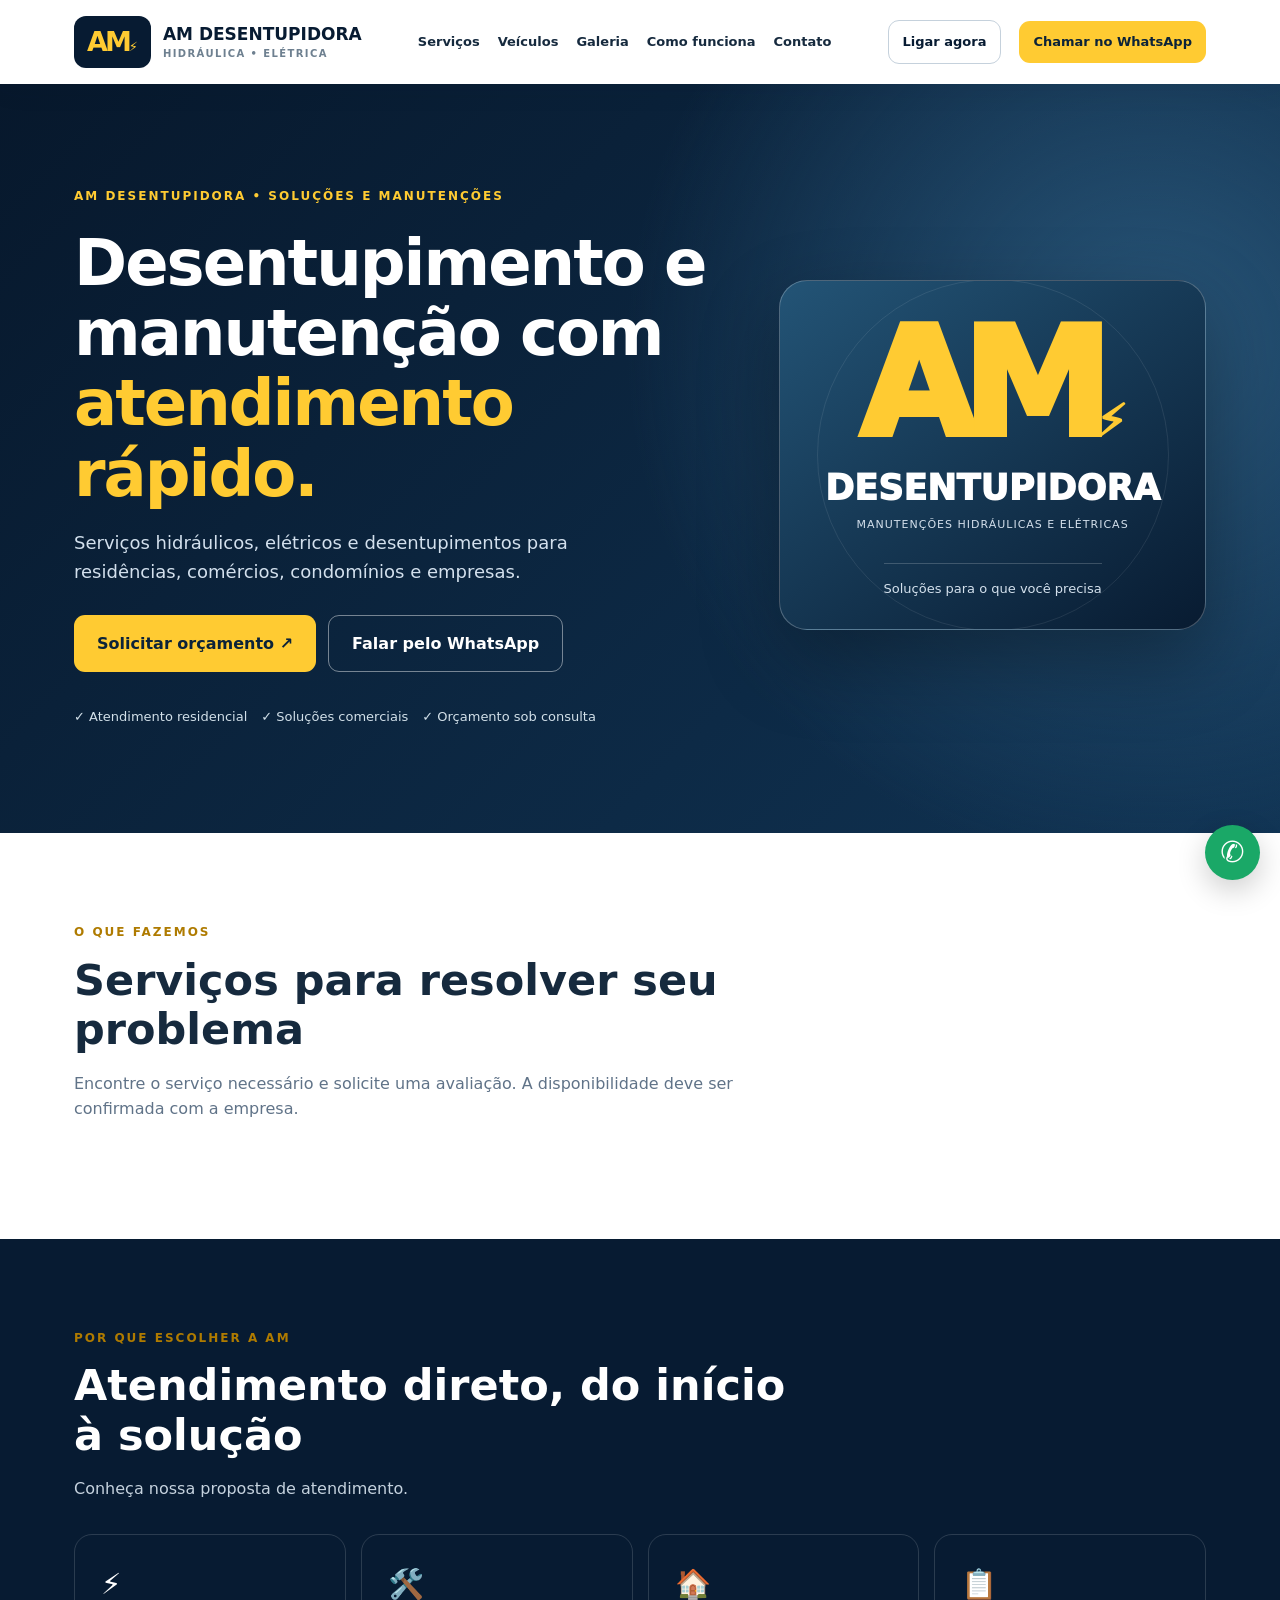
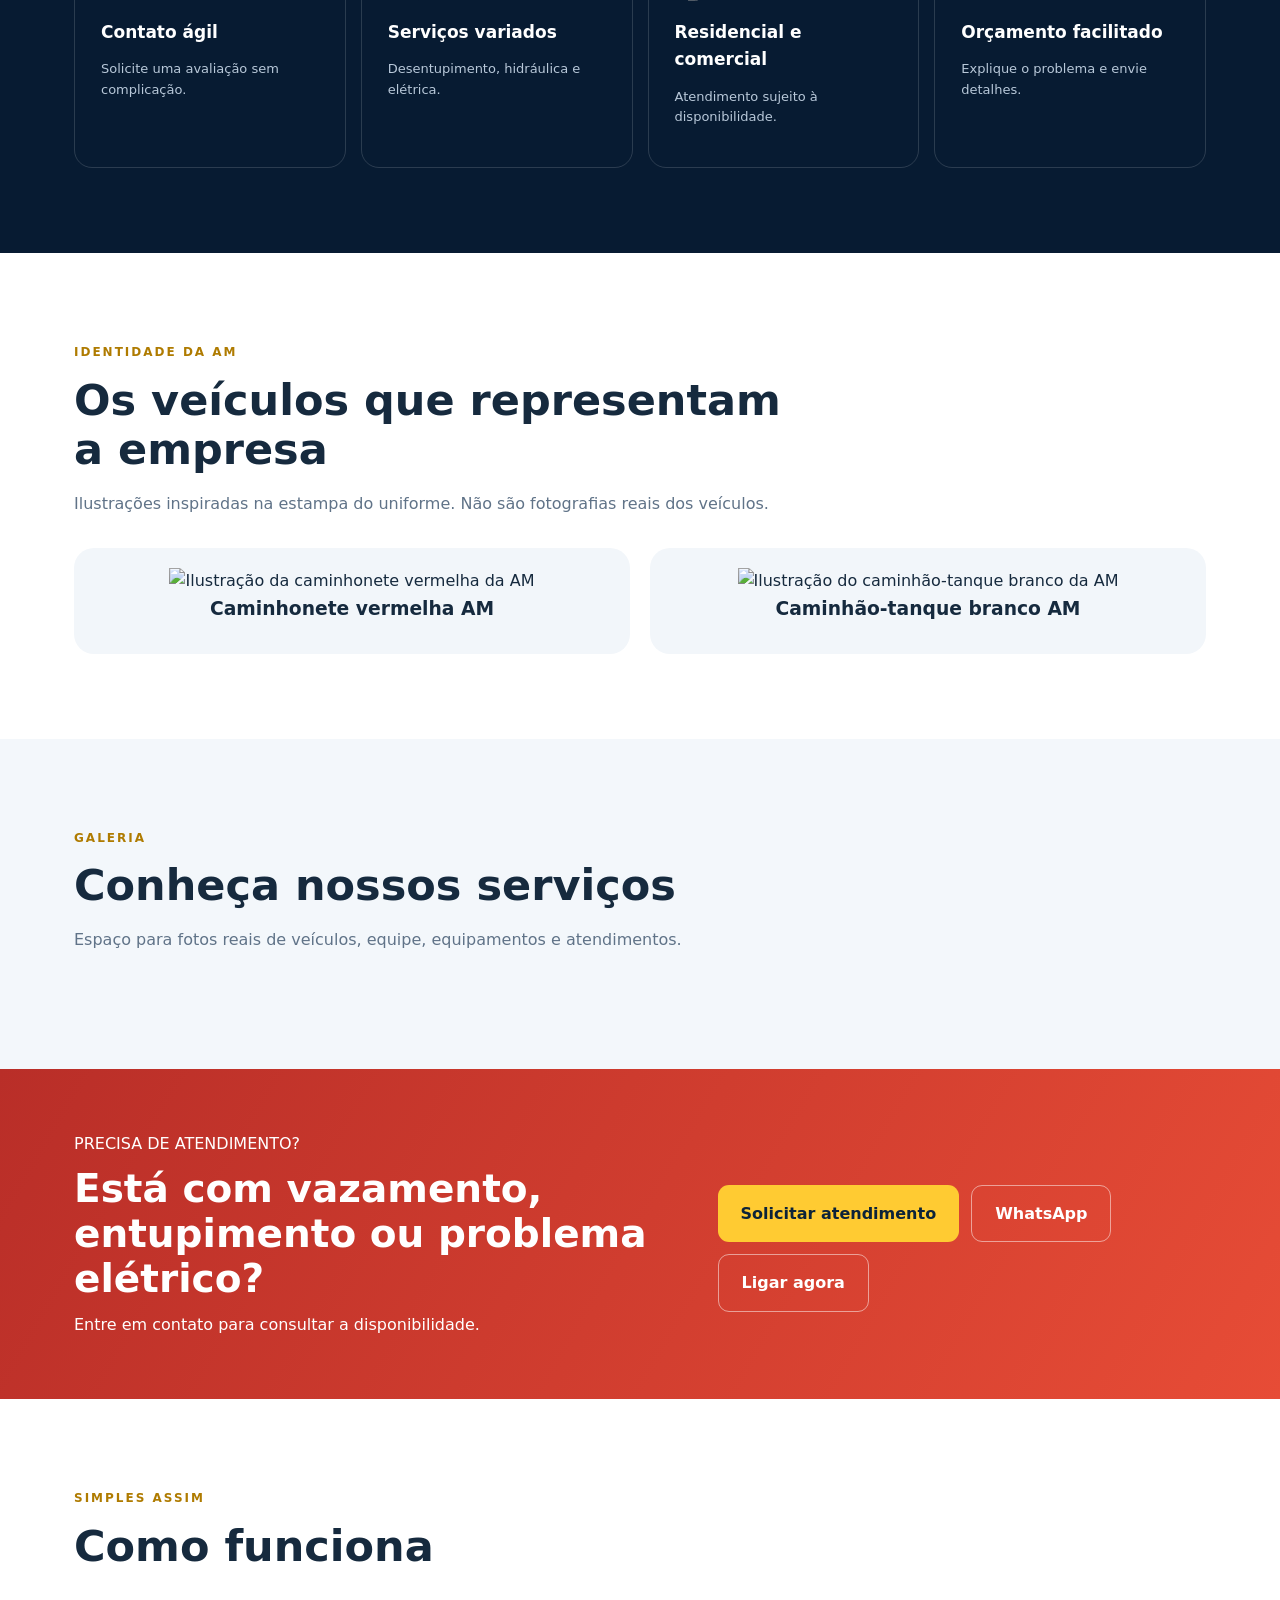
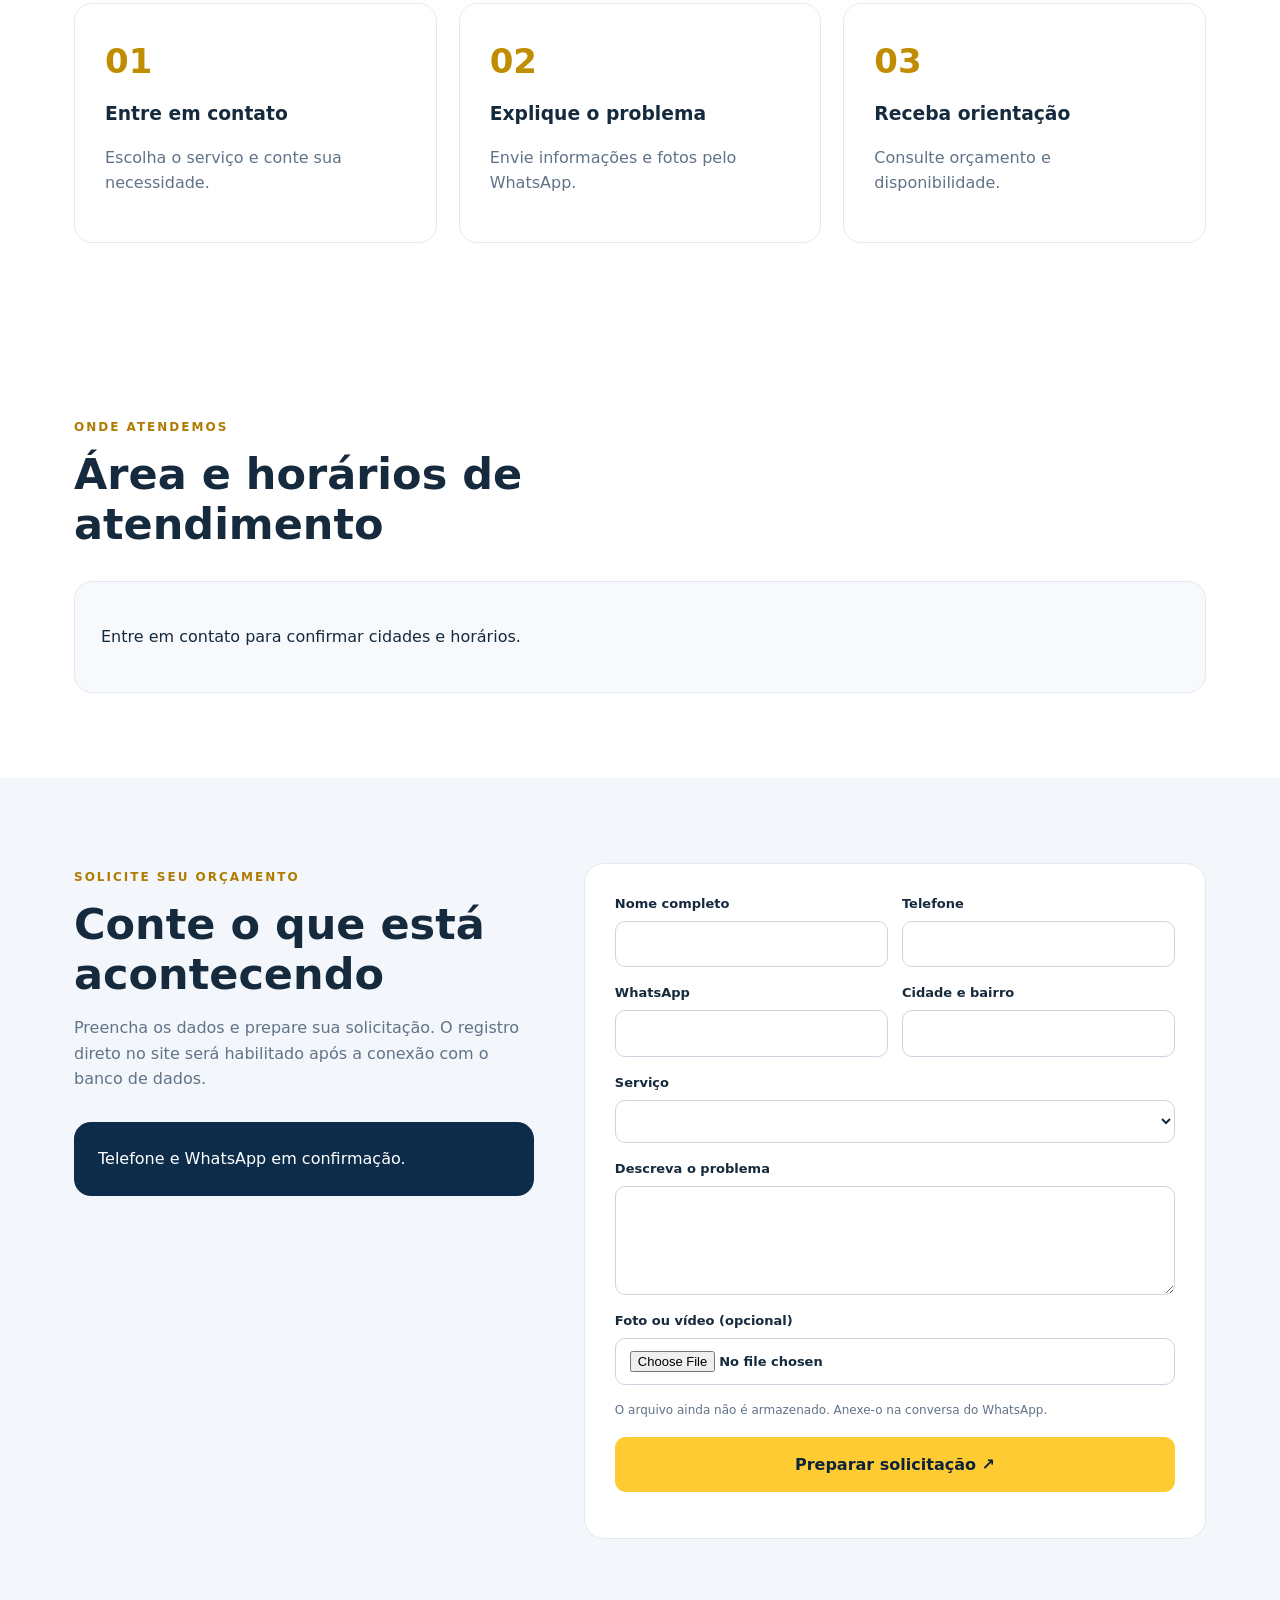
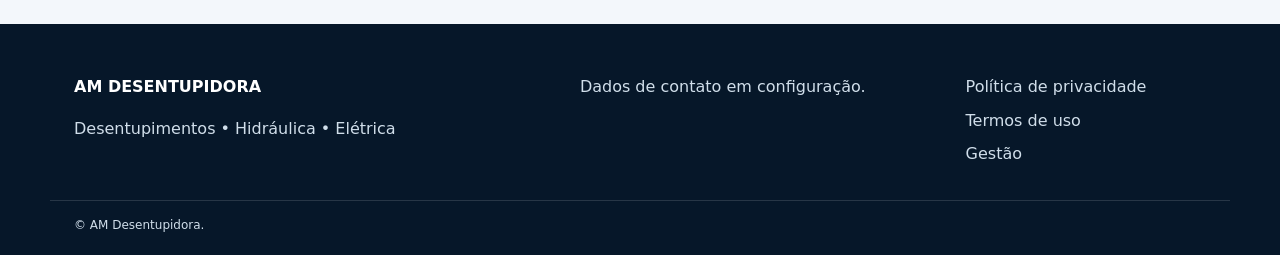
==== commit 874c340d: "feat: reconstrói site comercial com nove serviços, galeria e orçamento" ====
--- a/index.html
+++ b/index.html
@@ -1,3 +1 @@
-<!doctype html><html lang="pt-BR"><head><meta charset="utf-8"><meta name="viewport" content="width=device-width,initial-scale=1"><meta name="theme-color" content="#071a31"><meta name="description" content="AM Desentupidora: desentupimento, manutenção hidráulica e elétrica. Solicite um orçamento."><title>AM Desentupidora | Manutenções Hidráulicas e Elétricas</title><style>
-:root{--navy:#071a31;--blue:#102e4c;--yellow:#ffc529;--muted:#66758a;--white:#fff}*{box-sizing:border-box}html{scroll-behavior:smooth}body{margin:0;font:16px/1.6 system-ui,-apple-system,Segoe UI,sans-serif;color:#13243a;background:#f6f8fc}a{text-decoration:none;color:inherit}.wrap{max-width:1160px;margin:auto;padding:0 24px}.top{background:#061426;color:#d9e3ee;font-size:13px;padding:8px 0;text-align:center}.nav{background:#fff;position:sticky;top:0;z-index:5;box-shadow:0 4px 22px #081c3010}.nav .wrap{display:flex;align-items:center;justify-content:space-between;min-height:78px;gap:20px}.brand{display:flex;align-items:center;gap:12px;font-weight:900;color:var(--navy);font-size:18px;line-height:1.15}.logo{background:var(--navy);color:var(--yellow);font-size:24px;padding:9px 12px;border-radius:12px;letter-spacing:-2px}.brand small{display:block;font-size:10px;letter-spacing:1.5px;color:#69778a}.links{display:flex;align-items:center;gap:26px;font-weight:600;font-size:14px}.btn{display:inline-flex;align-items:center;justify-content:center;gap:8px;padding:14px 24px;border-radius:12px;background:var(--yellow);color:#0b1c30;font-weight:800;border:0;cursor:pointer;transition:.2s}.btn:hover{transform:translateY(-2px);filter:brightness(.97)}.btn.outline{background:transparent;color:white;border:1px solid #ffffff70}.hero{background:radial-gradient(circle at 85% 30%,#245478 0,transparent 45%),linear-gradient(135deg,#06182d,#102d4b);color:white;overflow:hidden}.hero .wrap{display:grid;grid-template-columns:1.1fr .9fr;align-items:center;gap:50px;padding-top:100px;padding-bottom:110px}.eyebrow{color:var(--yellow);font-weight:800;text-transform:uppercase;letter-spacing:2px;font-size:12px}.hero h1{font-size:clamp(38px,5vw,66px);line-height:1.09;letter-spacing:-2px;margin:18px 0}.hero h1 span{color:var(--yellow)}.hero p{color:#d0dbe6;font-size:18px;max-width:560px}.actions{display:flex;gap:12px;flex-wrap:wrap;margin-top:30px}.visual{position:relative;min-height:380px;border:1px solid #ffffff35;border-radius:28px;background:linear-gradient(145deg,#224c6b,#0b223b);box-shadow:0 25px 70px #0005;display:flex;align-items:center;justify-content:center;flex-direction:column;text-align:center;padding:30px}.visual .am{font-size:clamp(90px,13vw,165px);font-weight:1000;color:var(--yellow);line-height:1;letter-spacing:-12px;text-shadow:0 12px 25px #0005}.visual strong{font-size:32px;letter-spacing:1px}.visual small{color:#d4e1ed;letter-spacing:2px}.bolt{position:absolute;right:24px;top:18px;font-size:48px;color:var(--yellow)}.stats{display:flex;gap:20px;flex-wrap:wrap;margin-top:36px;color:#e5edf6;font-size:13px}.stats span{display:flex;gap:7px;align-items:center}.stats b{color:var(--yellow)}section{padding:88px 0}.section-head{max-width:690px;margin-bottom:35px}.section-head h2{font-size:clamp(29px,4vw,44px);line-height:1.15;margin:12px 0}.section-head p{color:var(--muted)}.cards{display:grid;grid-template-columns:repeat(3,1fr);gap:20px}.card{background:white;padding:32px;border:1px solid #e6ebf2;border-radius:20px;box-shadow:0 12px 35px #10284009}.ico{width:62px;height:62px;background:#fff5d5;border-radius:16px;display:grid;place-items:center;font-size:29px}.card h3{font-size:22px;margin:23px 0 8px}.card p{color:var(--muted);margin:0 0 20px}.card a{font-weight:800;color:#123c60}.about{background:#fff}.about-grid{display:grid;grid-template-columns:1fr 1fr;gap:70px;align-items:center}.about-panel{background:#0b2945;border-radius:25px;padding:50px;color:white;min-height:320px;display:flex;flex-direction:column;justify-content:center}.about-panel .symbol{font-size:72px}.about-panel h3{font-size:30px;line-height:1.2;margin:15px 0}.checks{padding:0;list-style:none}.checks li{margin:12px 0}.checks li:before{content:'✓';font-weight:900;color:#bd8d00;margin-right:12px}.cta{background:#ffca36}.cta .wrap{display:flex;justify-content:space-between;align-items:center;gap:30px}.cta h2{font-size:clamp(28px,4vw,40px);line-height:1.15;margin:0}.cta p{margin:8px 0 0}.cta .btn{background:var(--navy);color:white}.contact-grid{display:grid;grid-template-columns:.85fr 1.15fr;gap:35px}.contact-box{background:#102d4a;color:white;padding:35px;border-radius:22px}.contact-box p{color:#d2e0ed}.contact-box a{color:var(--yellow);font-weight:700}.form{background:white;border-radius:22px;padding:34px;border:1px solid #e2e9f0;display:grid;gap:14px}label{font-weight:700;font-size:14px}input,select,textarea{width:100%;font:inherit;padding:13px 14px;border:1px solid #cbd5e1;border-radius:10px;background:#fff}textarea{min-height:105px;resize:vertical}.notice{font-size:12px;color:#64748b;margin:0}footer{background:#061426;color:#aabbd0;padding:30px 0}footer .wrap{display:flex;justify-content:space-between;gap:15px;flex-wrap:wrap}footer b{color:white}@media(max-width:850px){.hero .wrap,.about-grid,.contact-grid{grid-template-columns:1fr}.hero .wrap{padding-top:65px;padding-bottom:65px}.visual{min-height:280px}.cards{grid-template-columns:1fr}.links a:not(.btn){display:none}.cta .wrap{display:block}.cta .btn{margin-top:22px}.about-grid{gap:25px}}@media(max-width:450px){.nav .wrap{padding:10px 16px}.brand{font-size:14px}.logo{font-size:19px}.links .btn{padding:10px;font-size:12px}.visual strong{font-size:25px}.hero h1{letter-spacing:-1px}section{padding:60px 0}}
- .service-photo{width:100%;height:185px;object-fit:cover;border-radius:13px;margin-bottom:18px;background:#dce4eb}.visual{background:linear-gradient(180deg,#06182d22,#06182dbb),url('https://images.pexels.com/photos/32588548/pexels-photo-32588548.jpeg?auto=compress&cs=tinysrgb&w=1000') center/cover}.visual .am,.visual strong,.visual small{position:relative;z-index:1}.gallery{display:grid;grid-template-columns:repeat(3,1fr);gap:18px}.gallery img{width:100%;height:240px;object-fit:cover;border-radius:18px}.gallery figcaption{font-size:13px;color:#64748b;padding-top:8px}@media(max-width:700px){.gallery{grid-template-columns:1fr}.gallery img{height:210px}} .fleet{display:grid;grid-template-columns:1fr 1fr;gap:22px}.fleet-card{background:#f4f7fa;border:1px solid #e0e7ee;border-radius:20px;padding:20px;text-align:center}.fleet-card svg{width:100%;height:auto;display:block}.fleet-card h3{font-size:23px;margin:0 0 5px}.fleet-card p{margin:0;color:#66758a;font-size:14px}@media(max-width:700px){.fleet{grid-template-columns:1fr}} </style></head><body><div class="top">AM Desentupidora • Manutenções hidráulicas e elétricas</div><header class="nav"><div class="wrap"><a href="#inicio" class="brand"><span class="logo">AM</span><span>AM DESENTUPIDORA<small>SOLUÇÕES E MANUTENÇÕES</small></span></a><nav class="links"><a href="#servicos">Serviços</a><a href="#empresa">A empresa</a><a href="#frota">Veículos</a><a href="#contato">Contato</a><a class="btn" href="#contato">Solicitar orçamento ↗</a></nav></div></header><main><section class="hero" id="inicio"><div class="wrap"><div><div class="eyebrow">● Soluções para o seu dia a dia</div><h1>Seu problema tem <span>solução.</span></h1><p>Desentupimento e manutenções hidráulicas e elétricas para sua casa, comércio ou empresa. Fale com a AM e solicite uma avaliação.</p><div class="actions"><a class="btn" href="#contato">Pedir orçamento ↗</a><a class="btn outline" href="#servicos">Conhecer serviços</a></div><div class="stats"><span><b>✓</b> Atendimento direto</span><span><b>✓</b> Soluções sob avaliação</span><span><b>✓</b> Orçamento sob consulta</span></div></div><div class="visual" aria-label="Identidade AM Desentupidora"><span class="bolt">⚡</span><div class="am">AM</div><strong>DESENTUPIDORA</strong><small>HIDRÁULICA • ELÉTRICA</small></div></div></section><section id="servicos"><div class="wrap"><div class="section-head"><div class="eyebrow" style="color:#b58200">Nossos serviços</div><h2>O cuidado que seu imóvel precisa</h2><p>Atendimentos para diferentes necessidades, com avaliação conforme o tipo de serviço.</p></div><div class="cards"><article class="card"><img loading="lazy" class="service-photo" alt="Profissional trabalhando em tubulação hidráulica" src="https://images.pexels.com/photos/32588548/pexels-photo-32588548.jpeg?auto=compress&cs=tinysrgb&w=1000"><div class="ico">🚿</div><h3>Desentupimento</h3><p>Serviços para problemas de obstrução em tubulações e instalações hidráulicas.</p><a href="#contato">Solicitar avaliação →</a></article><article class="card"><img loading="lazy" class="service-photo" alt="Manutenção de tubulações com ferramentas" src="https://images.pexels.com/photos/16509869/pexels-photo-16509869.jpeg?auto=compress&cs=tinysrgb&w=1000"><div class="ico">🔧</div><h3>Manutenção hidráulica</h3><p>Verificação e manutenção de tubulações, conexões e sistemas hidráulicos.</p><a href="#contato">Solicitar avaliação →</a></article><article class="card"><img loading="lazy" class="service-photo" alt="Instalações elétricas" src="https://images.pexels.com/photos/27928762/pexels-photo-27928762.jpeg?auto=compress&cs=tinysrgb&w=1000"><div class="ico">⚡</div><h3>Manutenção elétrica</h3><p>Serviços de manutenção em instalações elétricas, conforme avaliação técnica.</p><a href="#contato">Solicitar avaliação →</a></article></div></div></section><section id="frota" style="background:#fff"><div class="wrap"><div class="section-head"><div class="eyebrow" style="color:#b58200">Identidade da empresa</div><h2>Os veículos da AM</h2><p>Conheça a caminhonete real da AM Manutenções. A imagem do caminhão-tanque ao lado é ilustrativa.</p></div><div class="fleet"><div class="fleet-card"><img src="[data-uri]" alt="Caminhonete vermelha original da AM Manutenções" style="width:100%;aspect-ratio:700/270;object-fit:contain;border-radius:12px;background:#e8edf2" loading="lazy"><h3>Caminhonete AM</h3><p>Veículo vermelho identificado com a marca da empresa.</p></div><div class="fleet-card"><svg viewBox="0 0 700 270" role="img" aria-label="Ilustração do caminhão branco com tanque de sucção da AM" xmlns="http://www.w3.org/2000/svg"><ellipse cx="360" cy="235" rx="300" ry="16" fill="#000" opacity=".12"/><path d="M70 144 L85 102 Q95 85 119 85 H215 Q242 87 250 119 L263 168 V212 H58 V174 Z" fill="#e5e7e8" stroke="#84909a" stroke-width="5"/><path d="M104 102 H208 Q222 105 228 124 L234 151 H86 Z" fill="#b4c9d4"/><path d="M155 102 V155 M81 169 H255" stroke="#7c8992" stroke-width="5"/><rect x="256" y="184" width="373" height="27" rx="6" fill="#aa3630"/><rect x="280" y="121" width="317" height="72" rx="36" fill="#e8eced" stroke="#89979b" stroke-width="6"/><rect x="296" y="110" width="276" height="10" rx="4" fill="#9aa9b0"/><path d="M315 109 V94 H338 V110 M520 109 V93 H547 V110" fill="none" stroke="#7b8b92" stroke-width="5"/><path d="M286 165 H588" stroke="#c6443c" stroke-width="5"/><text x="400" y="158" fill="#c23630" font-size="31" font-weight="900" font-family="Arial">AM</text><text x="380" y="177" fill="#b63731" font-size="12" font-weight="700" font-family="Arial">DESENTUPIDORA</text><text x="166" y="187" fill="#bd3934" font-size="26" font-weight="900" font-family="Arial">AM</text><circle cx="157" cy="210" r="36" fill="#24313c"/><circle cx="157" cy="210" r="19" fill="#c2c8cc"/><circle cx="367" cy="210" r="36" fill="#24313c"/><circle cx="367" cy="210" r="19" fill="#c2c8cc"/><circle cx="551" cy="210" r="36" fill="#24313c"/><circle cx="551" cy="210" r="19" fill="#c2c8cc"/><path d="M601 125 Q643 115 637 160" stroke="#8e9696" stroke-width="9" fill="none"/></svg><h3>Caminhão-tanque AM</h3><p>Veículo branco com tanque, representado conforme a estampa do uniforme.</p></div></div></div></section><section style="background:#edf2f8" id="galeria"><div class="wrap"><div class="section-head"><div class="eyebrow" style="color:#b58200">Imagens ilustrativas</div><h2>Conheça nossas áreas de atuação</h2><p>Fotografias de banco de imagens representando os serviços. Não retratam a equipe da AM.</p></div><div class="gallery"><figure><img loading="lazy" src="https://images.pexels.com/photos/32588548/pexels-photo-32588548.jpeg?auto=compress&cs=tinysrgb&w=1000" alt="Trabalho de manutenção técnica"><figcaption>Manutenção e soluções técnicas</figcaption></figure><figure><img loading="lazy" src="https://images.pexels.com/photos/16509869/pexels-photo-16509869.jpeg?auto=compress&cs=tinysrgb&w=1000" alt="Profissional realizando manutenção"><figcaption>Serviços de manutenção</figcaption></figure><figure><img loading="lazy" src="https://images.pexels.com/photos/27928762/pexels-photo-27928762.jpeg?auto=compress&cs=tinysrgb&w=1000" alt="Trabalho com instalações elétricas"><figcaption>Instalações elétricas</figcaption></figure></div></div></section><section class="about" id="empresa"><div class="wrap about-grid"><div class="about-panel"><div class="symbol">🛠️</div><h3>Compromisso com soluções práticas.</h3><p>AM Desentupidora — serviços hidráulicos, elétricos e desentupimento.</p></div><div><div class="eyebrow" style="color:#b58200">Sobre a AM</div><h2 style="font-size:40px;line-height:1.2">Quem cuida do problema faz a diferença.</h2><p>Na AM Desentupidora, você encontra um contato direto para explicar sua necessidade e consultar o serviço mais adequado.</p><ul class="checks"><li>Atendimento para residências e estabelecimentos</li><li>Serviços hidráulicos e elétricos</li><li>Solicitação de orçamento simplificada</li></ul><a class="btn" href="#contato">Fale com a equipe ↗</a></div></div></section><section class="cta"><div class="wrap"><div><h2>Precisando resolver um problema?</h2><p>Conte o que aconteceu e consulte a disponibilidade de atendimento.</p></div><a href="#contato" class="btn">Solicitar orçamento ↗</a></div></section><section id="contato"><div class="wrap"><div class="section-head"><div class="eyebrow" style="color:#b58200">Entre em contato</div><h2>Vamos conversar sobre seu serviço?</h2><p>Preencha os dados e prepare uma mensagem para enviar à equipe.</p></div><div class="contact-grid"><div class="contact-box"><h2>AM Desentupidora</h2><p>Manutenções hidráulicas e elétricas.</p><p>Para solicitar atendimento, descreva o problema no formulário ao lado.</p><p><strong>Telefone e WhatsApp:</strong><br>Dados de contato em confirmação.</p><p><strong>Área de atendimento:</strong><br>Consulte a disponibilidade.</p></div><form class="form" id="form"><div><label for="nome">Seu nome</label><input id="nome" required placeholder="Como podemos chamar você?"></div><div><label for="servico">Serviço desejado</label><select id="servico"><option>Desentupimento</option><option>Manutenção hidráulica</option><option>Manutenção elétrica</option><option>Outro serviço</option></select></div><div><label for="bairro">Bairro ou cidade</label><input id="bairro" placeholder="Onde precisa do atendimento?"></div><div><label for="mensagem">Descreva o problema</label><textarea id="mensagem" required placeholder="Conte o que está acontecendo..."></textarea></div><button class="btn" type="submit">Copiar pedido de orçamento ↗</button><p class="notice" id="feedback">O texto será copiado para você enviar pelo canal de contato da empresa. O WhatsApp será ativado após a confirmação do número.</p></form></div></div></section></main><footer><div class="wrap"><div><b>AM DESENTUPIDORA</b><br>Manutenções hidráulicas e elétricas</div><div>© <span id="ano"></span> AM Desentupidora. Todos os direitos reservados.</div></div></footer><script>document.getElementById('ano').textContent=new Date().getFullYear();document.getElementById('form').addEventListener('submit',async e=>{e.preventDefault();const v=id=>document.getElementById(id).value.trim();const msg='Olá! Gostaria de solicitar um orçamento na AM Desentupidora.\nNome: '+v('nome')+'\nServiço: '+v('servico')+'\nLocal: '+(v('bairro')||'Não informado')+'\nDescrição: '+v('mensagem');try{await navigator.clipboard.writeText(msg);document.getElementById('feedback').textContent='✓ Mensagem copiada! Agora cole no WhatsApp da empresa.'}catch{document.getElementById('feedback').textContent='Mensagem pronta: '+msg}});</script></body></html>+<!doctype html><html lang="pt-BR"><head><meta charset="utf-8"><meta name="viewport" content="width=device-width,initial-scale=1"><meta name="theme-color" content="#071b32"><meta name="description" content="AM Desentupidora: desentupimentos, serviços hidráulicos e elétricos. Solicite orçamento."><title>AM Desentupidora | Soluções hidráulicas e elétricas</title><link rel="stylesheet" href="/style.css"></head><body><header class="header"><div class="container nav"><a class="brand" href="/"><span class="mark">AM<span>⚡</span></span><span>AM DESENTUPIDORA<small>HIDRÁULICA • ELÉTRICA</small></span></a><nav><a href="#servicos">Serviços</a><a href="#frota">Veículos</a><a href="#galeria">Galeria</a><a href="#como">Como funciona</a><a href="#contato">Contato</a></nav><div class="nav-actions"><a class="btn small ghost phone-link" hidden>Ligar agora</a><a class="btn small wa-link" href="#contato">Chamar no WhatsApp</a></div></div></header><main><section class="hero"><div class="container hero-grid"><div><span class="kicker">AM DESENTUPIDORA • SOLUÇÕES E MANUTENÇÕES</span><h1>Desentupimento e manutenção com <em>atendimento rápido.</em></h1><p id="hero-text">Serviços hidráulicos, elétricos e desentupimentos para residências, comércios, condomínios e empresas.</p><div class="actions"><a class="btn" href="#contato">Solicitar orçamento ↗</a><a class="btn ghost wa-link" href="#contato">Falar pelo WhatsApp</a></div><div class="trust"><span>✓ Atendimento residencial</span><span>✓ Soluções comerciais</span><span>✓ Orçamento sob consulta</span></div></div><div class="hero-art"><div class="art-title">AM<span>⚡</span></div><div class="art-sub">DESENTUPIDORA</div><div class="art-line">MANUTENÇÕES HIDRÁULICAS E ELÉTRICAS</div><div class="art-caption">Soluções para o que você precisa</div></div></div></section><section class="section" id="servicos"><div class="container"><div class="heading"><span class="eyebrow">O QUE FAZEMOS</span><h2>Serviços para resolver seu problema</h2><p>Encontre o serviço necessário e solicite uma avaliação. A disponibilidade deve ser confirmada com a empresa.</p></div><div class="service-grid" id="service-grid"></div></div></section><section class="section dark-section" id="porque"><div class="container"><div class="heading"><span class="eyebrow">POR QUE ESCOLHER A AM</span><h2>Atendimento direto, do início à solução</h2><p>Conheça nossa proposta de atendimento.</p></div><div class="benefits"><div>⚡<strong>Contato ágil</strong><p>Solicite uma avaliação sem complicação.</p></div><div>🛠️<strong>Serviços variados</strong><p>Desentupimento, hidráulica e elétrica.</p></div><div>🏠<strong>Residencial e comercial</strong><p>Atendimento sujeito à disponibilidade.</p></div><div>📋<strong>Orçamento facilitado</strong><p>Explique o problema e envie detalhes.</p></div></div></div></section><section class="section" id="frota"><div class="container"><div class="heading"><span class="eyebrow">IDENTIDADE DA AM</span><h2>Os veículos que representam a empresa</h2><p>Ilustrações inspiradas na estampa do uniforme. Não são fotografias reais dos veículos.</p></div><div class="fleet"><article><img src="/pickup.svg" alt="Ilustração da caminhonete vermelha da AM" loading="lazy"><h3>Caminhonete vermelha AM</h3></article><article><img src="/truck.svg" alt="Ilustração do caminhão-tanque branco da AM" loading="lazy"><h3>Caminhão-tanque branco AM</h3></article></div></div></section><section class="section soft" id="galeria"><div class="container"><div class="heading"><span class="eyebrow">GALERIA</span><h2>Conheça nossos serviços</h2><p>Espaço para fotos reais de veículos, equipe, equipamentos e atendimentos.</p></div><div id="gallery-grid" class="gallery"></div></div></section><section class="emergency"><div class="container emergency-inner"><div><span>PRECISA DE ATENDIMENTO?</span><h2>Está com vazamento, entupimento ou problema elétrico?</h2><p>Entre em contato para consultar a disponibilidade.</p></div><div class="actions"><a href="#contato" class="btn">Solicitar atendimento</a><a href="#contato" class="btn outline-light wa-link">WhatsApp</a><a class="btn outline-light phone-link" hidden>Ligar agora</a></div></div></section><section class="section" id="como"><div class="container"><div class="heading"><span class="eyebrow">SIMPLES ASSIM</span><h2>Como funciona</h2></div><div class="steps"><article><span>01</span><h3>Entre em contato</h3><p>Escolha o serviço e conte sua necessidade.</p></article><article><span>02</span><h3>Explique o problema</h3><p>Envie informações e fotos pelo WhatsApp.</p></article><article><span>03</span><h3>Receba orientação</h3><p>Consulte orçamento e disponibilidade.</p></article></div></div></section><section class="section soft" id="depoimentos" hidden><div class="container"><div class="heading"><span class="eyebrow">CLIENTES</span><h2>Depoimentos</h2></div><div id="testimonial-grid" class="testimonials"></div></div></section><section class="section" id="atendimento"><div class="container"><div class="heading"><span class="eyebrow">ONDE ATENDEMOS</span><h2>Área e horários de atendimento</h2></div><div class="location-card" id="location-details"><p>Entre em contato para confirmar cidades e horários.</p></div></div></section><section class="section soft" id="contato"><div class="container contact-grid"><div><span class="eyebrow">SOLICITE SEU ORÇAMENTO</span><h2>Conte o que está acontecendo</h2><p>Preencha os dados e prepare sua solicitação. O registro direto no site será habilitado após a conexão com o banco de dados.</p><div class="contact-info" id="contact-info">Telefone e WhatsApp em confirmação.</div></div><form id="quote-form" class="form"><div class="form-row"><label>Nome completo<input name="name" required maxlength="120" autocomplete="name"></label><label>Telefone<input name="phone" required type="tel" maxlength="25"></label></div><div class="form-row"><label>WhatsApp<input name="whatsapp" type="tel" maxlength="25"></label><label>Cidade e bairro<input name="location" required maxlength="150"></label></div><label>Serviço<select name="service" id="service-select" required></select></label><label>Descreva o problema<textarea name="description" required maxlength="2500" rows="4"></textarea></label><label>Foto ou vídeo (opcional)<input type="file" name="attachment" accept="image/jpeg,image/png,image/webp,video/mp4,video/webm"></label><p class="hint">O arquivo ainda não é armazenado. Anexe-o na conversa do WhatsApp.</p><button class="btn full" type="submit">Preparar solicitação ↗</button><div id="form-status" class="status" role="status" aria-live="polite"></div></form></div></section></main><footer><div class="container footer-grid"><div><strong>AM DESENTUPIDORA</strong><p>Desentupimentos • Hidráulica • Elétrica</p></div><div id="footer-info">Dados de contato em configuração.</div><div><a href="/privacidade.html">Política de privacidade</a><a href="/termos.html">Termos de uso</a><a href="/admin/">Gestão</a></div></div><div class="container copyright">© <span id="year"></span> AM Desentupidora.</div></footer><a class="float-wa wa-link" href="#contato" aria-label="Solicitar contato pelo WhatsApp">✆</a><script src="/site.js"></script></body></html>
--- a/style.css
+++ b/style.css
@@ -0,0 +1 @@
+:root{--navy:#071b32;--blue:#123655;--yellow:#ffcb32;--red:#eb513a;--text:#162a3e;--muted:#607388;--line:#e2e9f1}*{box-sizing:border-box}html{scroll-behavior:smooth}body{margin:0;font:16px/1.6 system-ui,-apple-system,Segoe UI,sans-serif;color:var(--text);background:#fff}a{color:inherit;text-decoration:none}button,input,textarea,select{font:inherit}button{cursor:pointer}.container{max-width:1180px;padding:0 24px;margin:auto}.header{position:sticky;top:0;z-index:10;background:#fff;box-shadow:0 5px 25px #081c3014}.nav{min-height:84px;display:flex;justify-content:space-between;align-items:center;gap:18px}.brand{display:flex;align-items:center;gap:12px;font-weight:900;font-size:17px;line-height:1.1;color:var(--navy)}.brand small{display:block;font-size:10px;letter-spacing:1.4px;color:#6e8090;margin-top:5px}.mark{background:var(--navy);color:var(--yellow);padding:11px 13px;border-radius:12px;font-size:27px;letter-spacing:-3px}.mark span{font-size:13px;letter-spacing:0}.nav nav,.nav-actions{display:flex;align-items:center;gap:18px}.nav nav a{font-size:13px;font-weight:700}.btn{border:0;border-radius:11px;background:var(--yellow);color:#0c2339;padding:15px 23px;display:inline-flex;align-items:center;justify-content:center;gap:10px;font-weight:800;transition:.2s}.btn:hover{transform:translateY(-2px);filter:brightness(.96)}.btn.small{padding:11px 14px;font-size:13px}.btn.ghost{border:1px solid #ffffff70;background:transparent;color:white}.nav .btn.ghost{border-color:#c5d1dc;color:var(--navy)}.hero{background:radial-gradient(circle at 90% 35%,#285578,transparent 42%),linear-gradient(135deg,#07182c,#103353);color:white;overflow:hidden}.hero-grid{display:grid;grid-template-columns:1.2fr .8fr;align-items:center;gap:65px;padding-top:98px;padding-bottom:105px}.kicker,.eyebrow{font-weight:900;font-size:12px;letter-spacing:2px;color:var(--yellow)}.hero h1{font-size:clamp(38px,5vw,66px);line-height:1.1;letter-spacing:-2px;margin:20px 0}.hero h1 em{font-style:normal;color:var(--yellow)}.hero p{font-size:18px;color:#d3e0ed;max-width:580px}.actions{display:flex;gap:12px;flex-wrap:wrap;margin-top:28px}.trust{display:flex;flex-wrap:wrap;gap:14px;margin-top:35px;color:#d2e0e9;font-size:13px}.hero-art{border:1px solid #ffffff40;box-shadow:0 30px 80px #0005;background:linear-gradient(145deg,#235476,#081b31);border-radius:28px;min-height:350px;display:flex;flex-direction:column;align-items:center;justify-content:center;text-align:center;padding:25px;position:relative;overflow:hidden}.hero-art:before{content:'';position:absolute;width:350px;height:350px;border:1px solid #ffffff16;border-radius:50%}.art-title{font-size:clamp(100px,12vw,150px);font-weight:1000;line-height:1;letter-spacing:-14px;color:var(--yellow);position:relative}.art-title span{font-size:45px;letter-spacing:0}.art-sub{font-weight:1000;font-size:clamp(22px,3vw,35px);position:relative}.art-line{font-size:11px;letter-spacing:1px;color:#d3dfeb}.art-caption{margin-top:30px;border-top:1px solid #ffffff30;padding-top:15px;color:#d4e1ed;font-size:13px}.section{padding:85px 0}.heading{max-width:740px;margin-bottom:32px}.heading .eyebrow,.contact-grid .eyebrow{color:#af7b00}.heading h2,.contact-grid h2{font-size:clamp(30px,4vw,43px);line-height:1.15;margin:12px 0}.heading p,.contact-grid>div>p{color:var(--muted)}.service-grid{display:grid;grid-template-columns:repeat(3,1fr);gap:19px}.service-card{border:1px solid var(--line);border-radius:18px;padding:26px;background:#fff;box-shadow:0 10px 30px #102e4a08}.service-icon{display:grid;place-items:center;width:55px;height:55px;background:#fff4d4;border-radius:14px;font-size:26px}.service-card h3{font-size:20px;line-height:1.3;margin:18px 0 8px}.service-card p{color:var(--muted);font-size:14px}.service-card a{color:#164d70;font-weight:800;font-size:14px}.dark-section{background:var(--navy);color:white}.dark-section .heading p{color:#c5d2de}.benefits{display:grid;grid-template-columns:repeat(4,1fr);gap:15px}.benefits>div{border:1px solid #ffffff25;border-radius:18px;padding:26px;font-size:29px}.benefits strong{display:block;font-size:17px;margin:12px 0}.benefits p{font-size:13px;color:#b8c8d9}.fleet{display:grid;grid-template-columns:1fr 1fr;gap:20px}.fleet article{background:#f2f6fa;border-radius:20px;padding:20px;text-align:center}.fleet img{width:100%;height:240px;object-fit:contain}.fleet h3{margin:0 0 10px}.soft{background:#f3f7fb}.gallery{display:grid;grid-template-columns:repeat(3,1fr);gap:20px}.gallery-card{background:white;border-radius:17px;overflow:hidden;border:1px solid var(--line)}.gallery-card img{width:100%;height:210px;object-fit:cover;display:block}.gallery-card div{padding:16px}.gallery-card h3{margin:0;font-size:17px}.gallery-card p{font-size:13px;color:var(--muted);margin:5px 0}.emergency{background:linear-gradient(120deg,#b92e28,#e74c36);color:white;padding:62px 0}.emergency-inner{display:flex;justify-content:space-between;align-items:center;gap:30px}.emergency h2{font-size:clamp(26px,3.5vw,39px);line-height:1.15;margin:10px 0;max-width:700px}.emergency p{margin:0}.emergency .actions{min-width:250px}.outline-light{background:transparent;border:1px solid #ffffff80;color:white}.steps{display:grid;grid-template-columns:repeat(3,1fr);gap:22px}.steps article{padding:30px;border:1px solid var(--line);border-radius:18px}.steps span{color:#c08d00;font-size:34px;font-weight:900}.steps h3{margin:10px 0}.steps p{color:var(--muted)}.testimonials{display:grid;grid-template-columns:repeat(3,1fr);gap:18px}.testimonials article{background:#fff;border-radius:16px;padding:25px}.location-card{border:1px solid var(--line);background:#f7f9fc;border-radius:18px;padding:26px}.contact-grid{display:grid;grid-template-columns:.85fr 1.15fr;gap:50px}.contact-info{margin-top:30px;background:#0d2c49;color:white;padding:24px;border-radius:17px;white-space:pre-line}.form{background:#fff;border:1px solid var(--line);padding:30px;border-radius:20px;display:grid;gap:16px}.form label{display:grid;gap:6px;font-weight:750;font-size:13px}.form-row{display:grid;grid-template-columns:1fr 1fr;gap:14px}input,textarea,select{width:100%;border:1px solid #cbd5df;padding:12px 14px;border-radius:10px;background:white;color:var(--text)}input:focus,textarea:focus,select:focus{outline:2px solid #e8bd34;outline-offset:1px}.hint{font-size:12px;color:var(--muted);margin:0}.full{width:100%}.status{font-size:14px;color:#175d46;white-space:pre-wrap}footer{background:#061729;color:#d0deea;padding:50px 0 20px}.footer-grid{display:grid;grid-template-columns:2fr 1.5fr 1fr;gap:25px}.footer-grid strong{color:white}.footer-grid a{display:block;margin-bottom:8px}.copyright{border-top:1px solid #ffffff22;margin-top:25px;padding-top:15px;font-size:12px}.float-wa{position:fixed;right:20px;bottom:20px;width:55px;height:55px;background:#1aa867;border-radius:50%;color:white;display:grid;place-items:center;font-size:29px;box-shadow:0 10px 30px #0003;z-index:9}@media(max-width:1100px){.nav nav{display:none}.hero-grid{gap:25px}}@media(max-width:780px){.hero-grid,.contact-grid{grid-template-columns:1fr}.hero-grid{padding-top:65px;padding-bottom:65px}.hero-art{min-height:250px}.service-grid,.gallery,.steps,.testimonials{grid-template-columns:repeat(2,1fr)}.benefits{grid-template-columns:repeat(2,1fr)}.emergency-inner{display:block}.footer-grid{grid-template-columns:1fr 1fr}}@media(max-width:540px){.container{padding:0 17px}.brand{font-size:13px}.brand small{font-size:8px}.mark{font-size:22px;padding:9px}.nav{min-height:72px}.nav-actions .ghost{display:none}.nav-actions .btn{font-size:11px;padding:10px}.hero h1{letter-spacing:-1px}.service-grid,.gallery,.steps,.testimonials,.fleet,.form-row,.footer-grid{grid-template-columns:1fr}.benefits{grid-template-columns:1fr 1fr}.benefits>div{padding:17px}.section{padding:60px 0}.form{padding:20px}.fleet img{height:200px}}
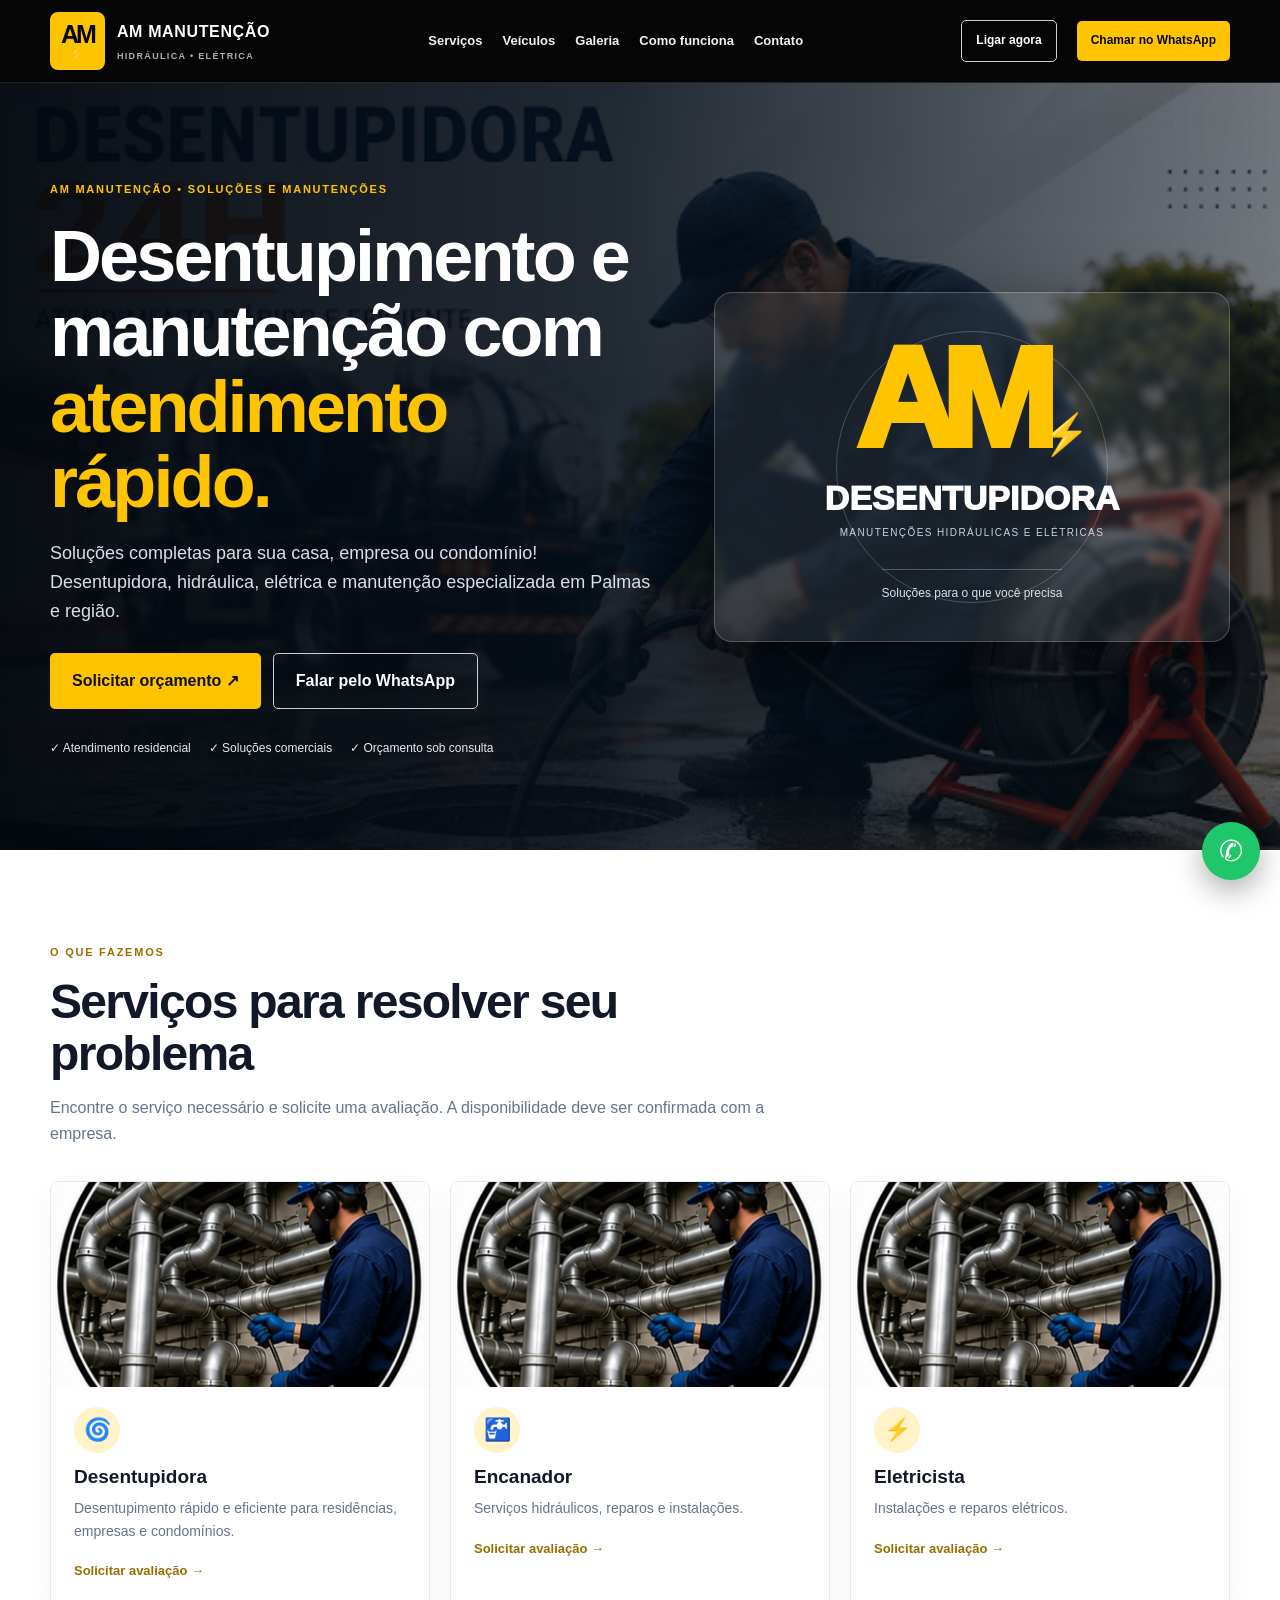
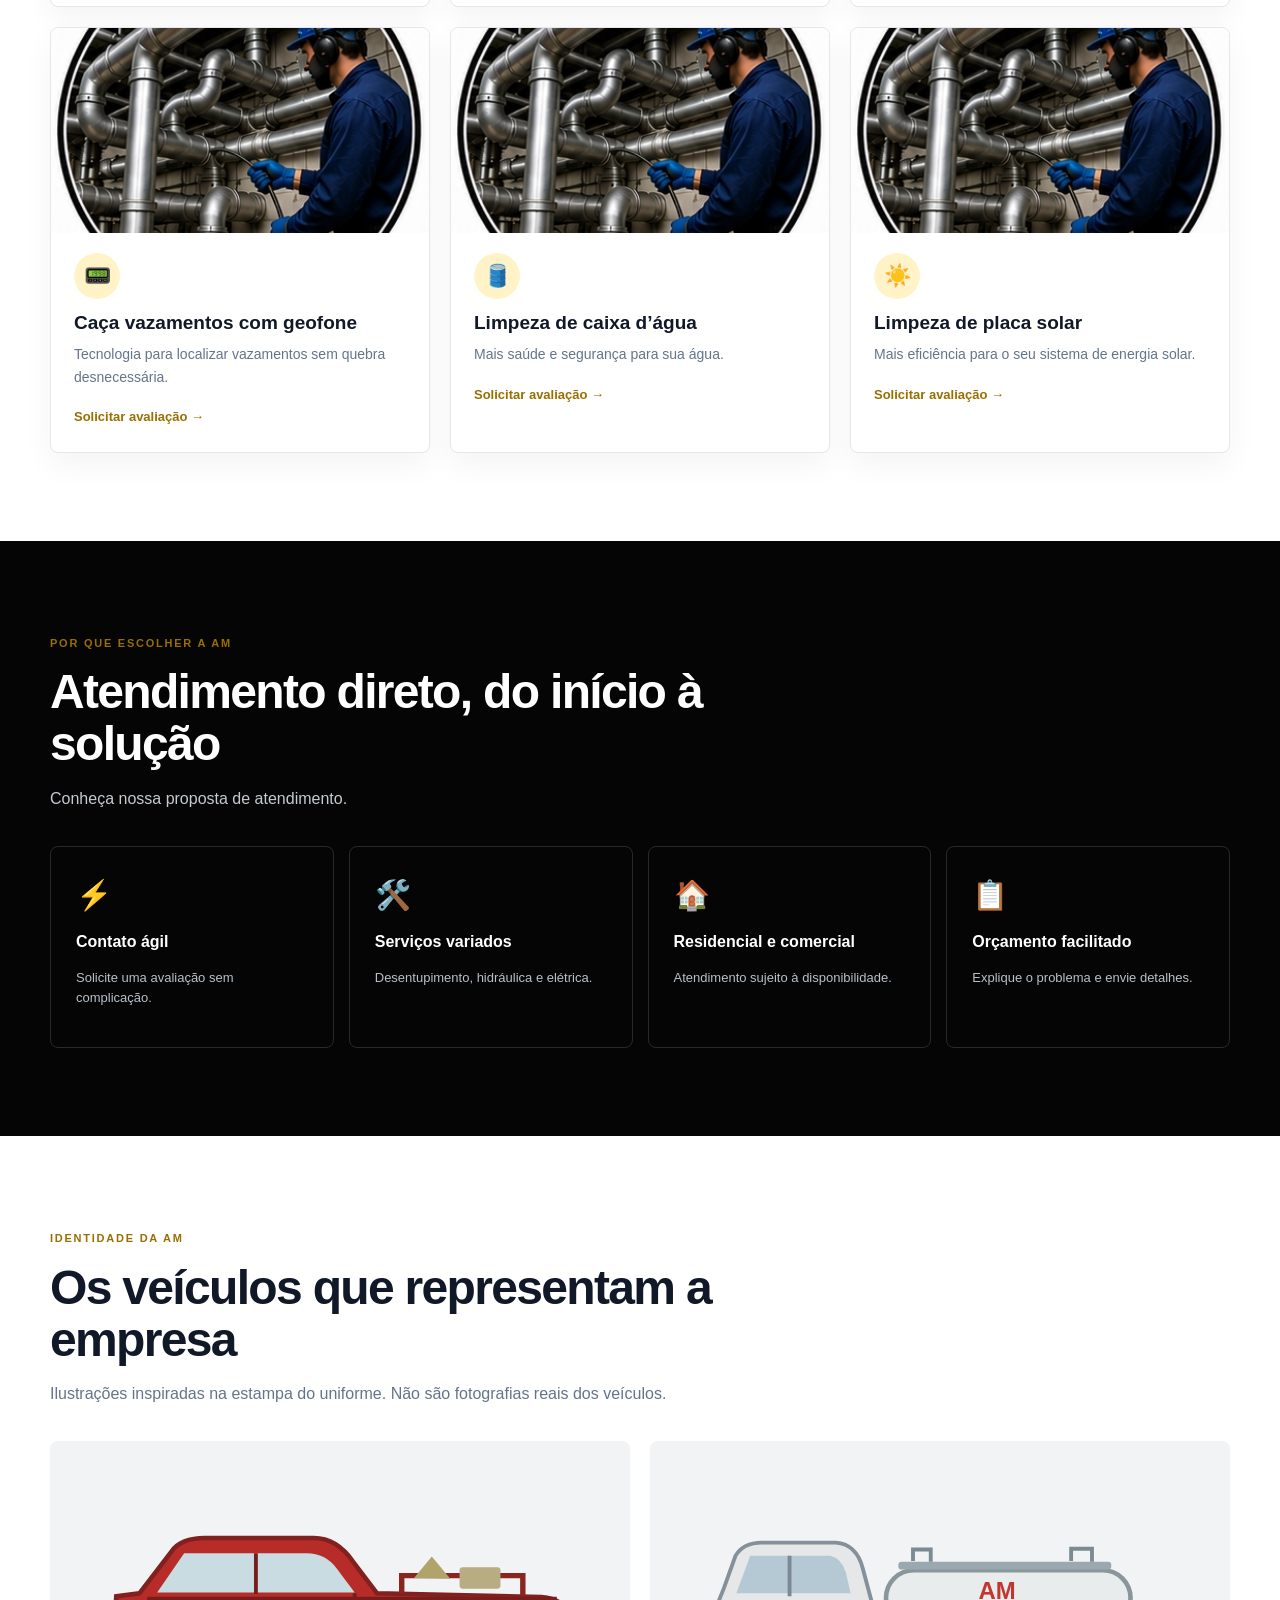
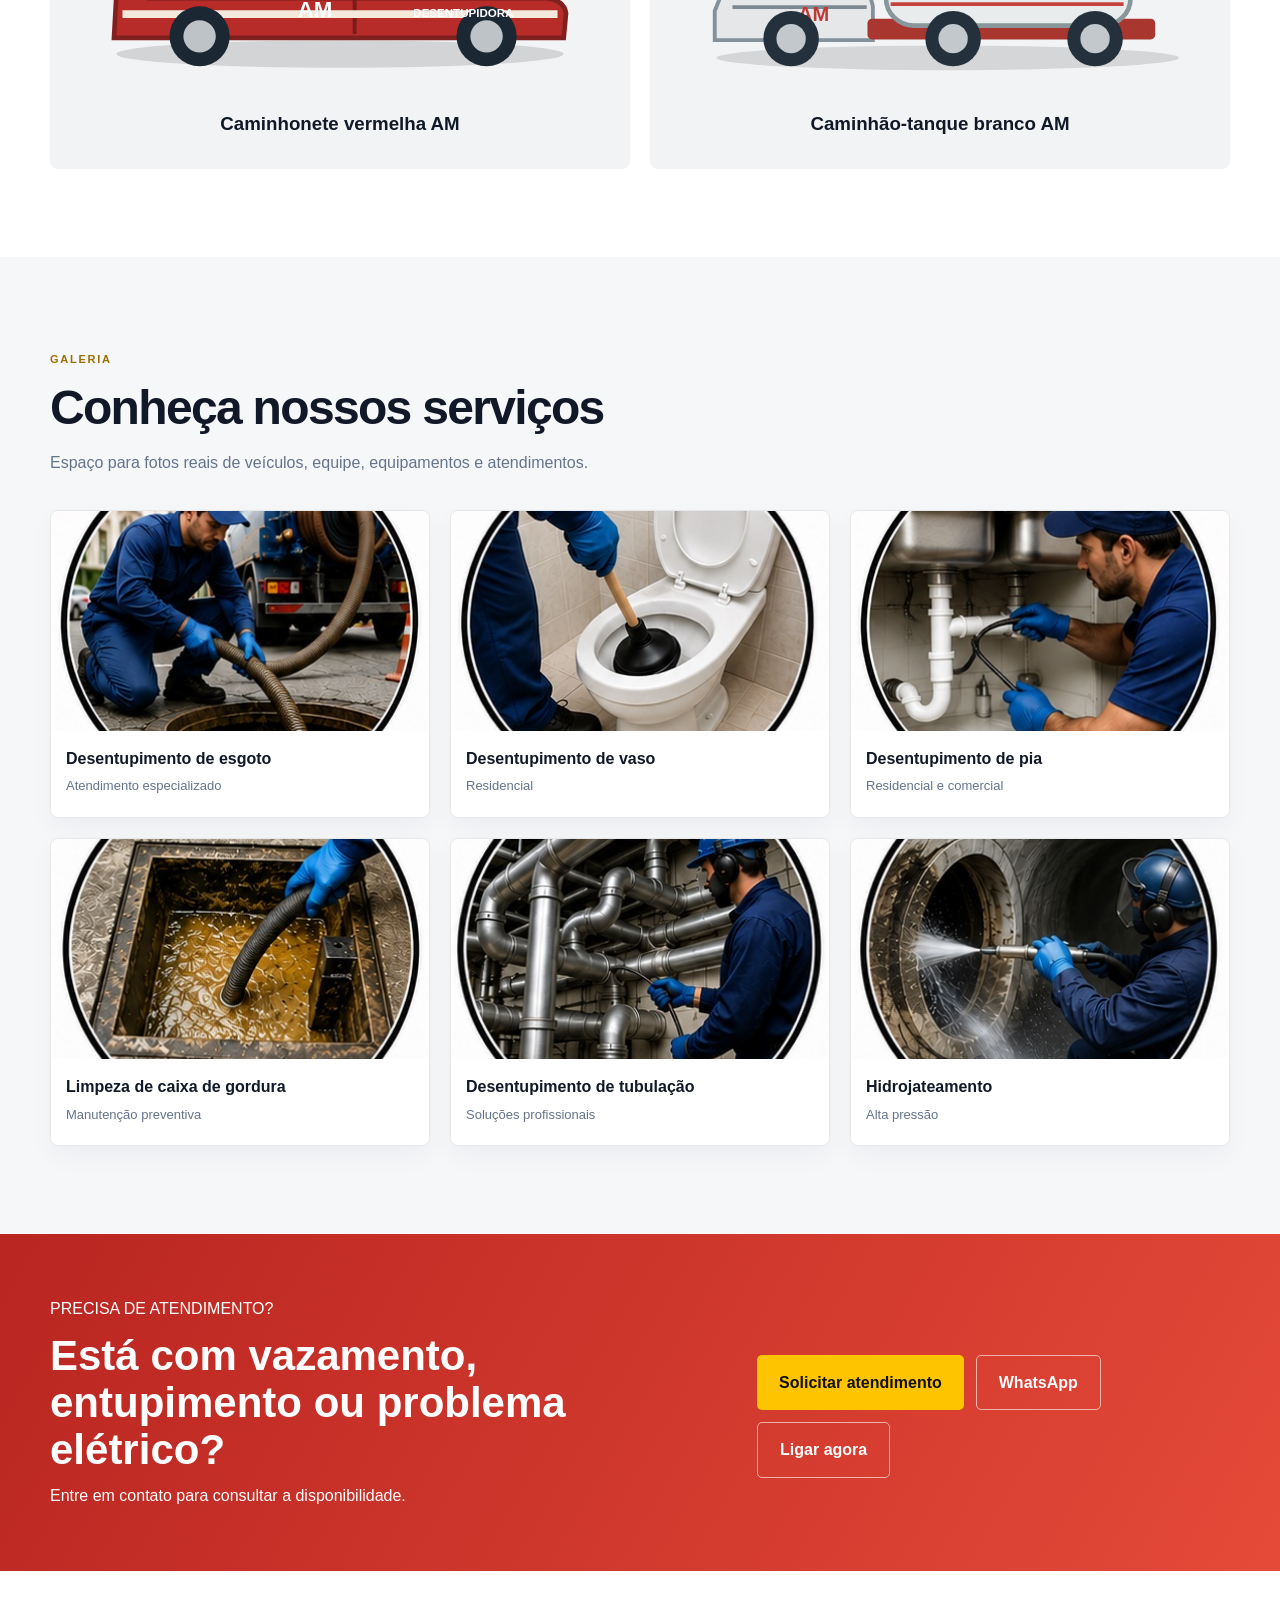
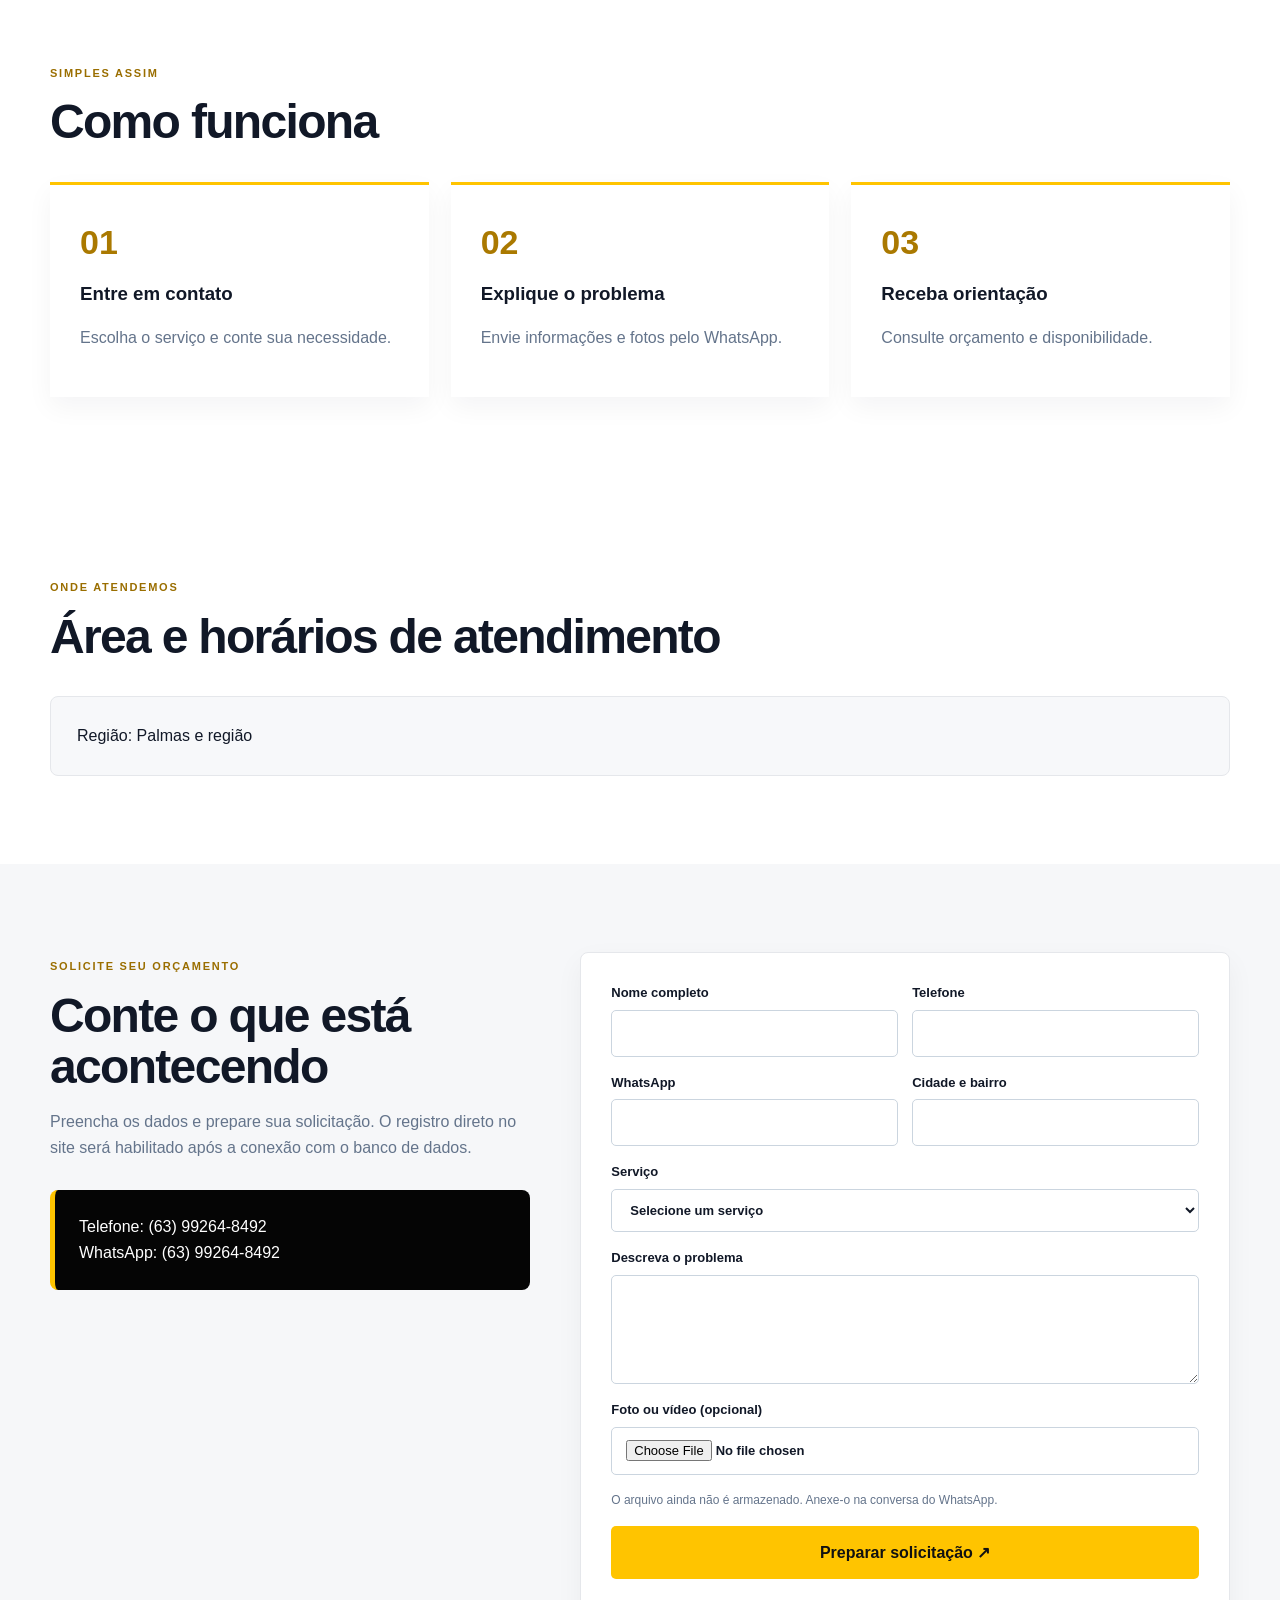
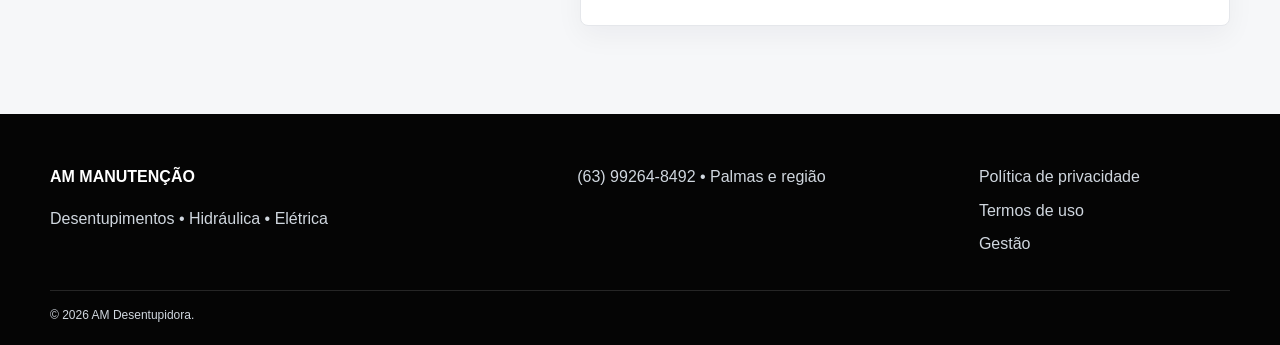
==== commit 05ae0806: "Atualiza identidade AM Manutenção e SEO" ====
--- a/index.html
+++ b/index.html
@@ -1 +1 @@
-<!doctype html><html lang="pt-BR"><head><meta charset="utf-8"><meta name="viewport" content="width=device-width,initial-scale=1"><meta name="theme-color" content="#071b32"><meta name="description" content="AM Desentupidora: desentupimentos, serviços hidráulicos e elétricos. Solicite orçamento."><title>AM Desentupidora | Soluções hidráulicas e elétricas</title><link rel="stylesheet" href="/style.css"></head><body><header class="header"><div class="container nav"><a class="brand" href="/"><span class="mark">AM<span>⚡</span></span><span>AM DESENTUPIDORA<small>HIDRÁULICA • ELÉTRICA</small></span></a><nav><a href="#servicos">Serviços</a><a href="#frota">Veículos</a><a href="#galeria">Galeria</a><a href="#como">Como funciona</a><a href="#contato">Contato</a></nav><div class="nav-actions"><a class="btn small ghost phone-link" hidden>Ligar agora</a><a class="btn small wa-link" href="#contato">Chamar no WhatsApp</a></div></div></header><main><section class="hero"><div class="container hero-grid"><div><span class="kicker">AM DESENTUPIDORA • SOLUÇÕES E MANUTENÇÕES</span><h1>Desentupimento e manutenção com <em>atendimento rápido.</em></h1><p id="hero-text">Serviços hidráulicos, elétricos e desentupimentos para residências, comércios, condomínios e empresas.</p><div class="actions"><a class="btn" href="#contato">Solicitar orçamento ↗</a><a class="btn ghost wa-link" href="#contato">Falar pelo WhatsApp</a></div><div class="trust"><span>✓ Atendimento residencial</span><span>✓ Soluções comerciais</span><span>✓ Orçamento sob consulta</span></div></div><div class="hero-art"><div class="art-title">AM<span>⚡</span></div><div class="art-sub">DESENTUPIDORA</div><div class="art-line">MANUTENÇÕES HIDRÁULICAS E ELÉTRICAS</div><div class="art-caption">Soluções para o que você precisa</div></div></div></section><section class="section" id="servicos"><div class="container"><div class="heading"><span class="eyebrow">O QUE FAZEMOS</span><h2>Serviços para resolver seu problema</h2><p>Encontre o serviço necessário e solicite uma avaliação. A disponibilidade deve ser confirmada com a empresa.</p></div><div class="service-grid" id="service-grid"></div></div></section><section class="section dark-section" id="porque"><div class="container"><div class="heading"><span class="eyebrow">POR QUE ESCOLHER A AM</span><h2>Atendimento direto, do início à solução</h2><p>Conheça nossa proposta de atendimento.</p></div><div class="benefits"><div>⚡<strong>Contato ágil</strong><p>Solicite uma avaliação sem complicação.</p></div><div>🛠️<strong>Serviços variados</strong><p>Desentupimento, hidráulica e elétrica.</p></div><div>🏠<strong>Residencial e comercial</strong><p>Atendimento sujeito à disponibilidade.</p></div><div>📋<strong>Orçamento facilitado</strong><p>Explique o problema e envie detalhes.</p></div></div></div></section><section class="section" id="frota"><div class="container"><div class="heading"><span class="eyebrow">IDENTIDADE DA AM</span><h2>Os veículos que representam a empresa</h2><p>Ilustrações inspiradas na estampa do uniforme. Não são fotografias reais dos veículos.</p></div><div class="fleet"><article><img src="/pickup.svg" alt="Ilustração da caminhonete vermelha da AM" loading="lazy"><h3>Caminhonete vermelha AM</h3></article><article><img src="/truck.svg" alt="Ilustração do caminhão-tanque branco da AM" loading="lazy"><h3>Caminhão-tanque branco AM</h3></article></div></div></section><section class="section soft" id="galeria"><div class="container"><div class="heading"><span class="eyebrow">GALERIA</span><h2>Conheça nossos serviços</h2><p>Espaço para fotos reais de veículos, equipe, equipamentos e atendimentos.</p></div><div id="gallery-grid" class="gallery"></div></div></section><section class="emergency"><div class="container emergency-inner"><div><span>PRECISA DE ATENDIMENTO?</span><h2>Está com vazamento, entupimento ou problema elétrico?</h2><p>Entre em contato para consultar a disponibilidade.</p></div><div class="actions"><a href="#contato" class="btn">Solicitar atendimento</a><a href="#contato" class="btn outline-light wa-link">WhatsApp</a><a class="btn outline-light phone-link" hidden>Ligar agora</a></div></div></section><section class="section" id="como"><div class="container"><div class="heading"><span class="eyebrow">SIMPLES ASSIM</span><h2>Como funciona</h2></div><div class="steps"><article><span>01</span><h3>Entre em contato</h3><p>Escolha o serviço e conte sua necessidade.</p></article><article><span>02</span><h3>Explique o problema</h3><p>Envie informações e fotos pelo WhatsApp.</p></article><article><span>03</span><h3>Receba orientação</h3><p>Consulte orçamento e disponibilidade.</p></article></div></div></section><section class="section soft" id="depoimentos" hidden><div class="container"><div class="heading"><span class="eyebrow">CLIENTES</span><h2>Depoimentos</h2></div><div id="testimonial-grid" class="testimonials"></div></div></section><section class="section" id="atendimento"><div class="container"><div class="heading"><span class="eyebrow">ONDE ATENDEMOS</span><h2>Área e horários de atendimento</h2></div><div class="location-card" id="location-details"><p>Entre em contato para confirmar cidades e horários.</p></div></div></section><section class="section soft" id="contato"><div class="container contact-grid"><div><span class="eyebrow">SOLICITE SEU ORÇAMENTO</span><h2>Conte o que está acontecendo</h2><p>Preencha os dados e prepare sua solicitação. O registro direto no site será habilitado após a conexão com o banco de dados.</p><div class="contact-info" id="contact-info">Telefone e WhatsApp em confirmação.</div></div><form id="quote-form" class="form"><div class="form-row"><label>Nome completo<input name="name" required maxlength="120" autocomplete="name"></label><label>Telefone<input name="phone" required type="tel" maxlength="25"></label></div><div class="form-row"><label>WhatsApp<input name="whatsapp" type="tel" maxlength="25"></label><label>Cidade e bairro<input name="location" required maxlength="150"></label></div><label>Serviço<select name="service" id="service-select" required></select></label><label>Descreva o problema<textarea name="description" required maxlength="2500" rows="4"></textarea></label><label>Foto ou vídeo (opcional)<input type="file" name="attachment" accept="image/jpeg,image/png,image/webp,video/mp4,video/webm"></label><p class="hint">O arquivo ainda não é armazenado. Anexe-o na conversa do WhatsApp.</p><button class="btn full" type="submit">Preparar solicitação ↗</button><div id="form-status" class="status" role="status" aria-live="polite"></div></form></div></section></main><footer><div class="container footer-grid"><div><strong>AM DESENTUPIDORA</strong><p>Desentupimentos • Hidráulica • Elétrica</p></div><div id="footer-info">Dados de contato em configuração.</div><div><a href="/privacidade.html">Política de privacidade</a><a href="/termos.html">Termos de uso</a><a href="/admin/">Gestão</a></div></div><div class="container copyright">© <span id="year"></span> AM Desentupidora.</div></footer><a class="float-wa wa-link" href="#contato" aria-label="Solicitar contato pelo WhatsApp">✆</a><script src="/site.js"></script></body></html>+<!doctype html><html lang="pt-BR"><head><meta charset="utf-8"><meta name="viewport" content="width=device-width,initial-scale=1"><meta name="theme-color" content="#071b32"><meta name="description" content="AM Manutenção: desentupidora, encanador, eletricista, caça vazamentos, limpeza de caixa d’água e placas solares em Palmas e região."><title>AM Manutenção | Desentupidora, hidráulica e elétrica</title><link rel="stylesheet" href="/style.css"></head><body><header class="header"><div class="container nav"><a class="brand" href="/"><span class="mark">AM<span>⚡</span></span><span>AM MANUTENÇÃO<small>HIDRÁULICA • ELÉTRICA</small></span></a><nav><a href="#servicos">Serviços</a><a href="#frota">Veículos</a><a href="#galeria">Galeria</a><a href="#como">Como funciona</a><a href="#contato">Contato</a></nav><div class="nav-actions"><a class="btn small ghost phone-link" hidden>Ligar agora</a><a class="btn small wa-link" href="#contato">Chamar no WhatsApp</a></div></div></header><main><section class="hero"><div class="container hero-grid"><div><span class="kicker">AM MANUTENÇÃO • SOLUÇÕES E MANUTENÇÕES</span><h1>Desentupimento e manutenção com <em>atendimento rápido.</em></h1><p id="hero-text">Serviços hidráulicos, elétricos e desentupimentos para residências, comércios, condomínios e empresas.</p><div class="actions"><a class="btn" href="#contato">Solicitar orçamento ↗</a><a class="btn ghost wa-link" href="#contato">Falar pelo WhatsApp</a></div><div class="trust"><span>✓ Atendimento residencial</span><span>✓ Soluções comerciais</span><span>✓ Orçamento sob consulta</span></div></div><div class="hero-art"><div class="art-title">AM<span>⚡</span></div><div class="art-sub">DESENTUPIDORA</div><div class="art-line">MANUTENÇÕES HIDRÁULICAS E ELÉTRICAS</div><div class="art-caption">Soluções para o que você precisa</div></div></div></section><section class="section" id="servicos"><div class="container"><div class="heading"><span class="eyebrow">O QUE FAZEMOS</span><h2>Serviços para resolver seu problema</h2><p>Encontre o serviço necessário e solicite uma avaliação. A disponibilidade deve ser confirmada com a empresa.</p></div><div class="service-grid" id="service-grid"></div></div></section><section class="section dark-section" id="porque"><div class="container"><div class="heading"><span class="eyebrow">POR QUE ESCOLHER A AM</span><h2>Atendimento direto, do início à solução</h2><p>Conheça nossa proposta de atendimento.</p></div><div class="benefits"><div>⚡<strong>Contato ágil</strong><p>Solicite uma avaliação sem complicação.</p></div><div>🛠️<strong>Serviços variados</strong><p>Desentupimento, hidráulica e elétrica.</p></div><div>🏠<strong>Residencial e comercial</strong><p>Atendimento sujeito à disponibilidade.</p></div><div>📋<strong>Orçamento facilitado</strong><p>Explique o problema e envie detalhes.</p></div></div></div></section><section class="section" id="frota"><div class="container"><div class="heading"><span class="eyebrow">IDENTIDADE DA AM</span><h2>Os veículos que representam a empresa</h2><p>Ilustrações inspiradas na estampa do uniforme. Não são fotografias reais dos veículos.</p></div><div class="fleet"><article><img src="/pickup.svg" alt="Ilustração da caminhonete vermelha da AM" loading="lazy"><h3>Caminhonete vermelha AM</h3></article><article><img src="/truck.svg" alt="Ilustração do caminhão-tanque branco da AM" loading="lazy"><h3>Caminhão-tanque branco AM</h3></article></div></div></section><section class="section soft" id="galeria"><div class="container"><div class="heading"><span class="eyebrow">GALERIA</span><h2>Conheça nossos serviços</h2><p>Espaço para fotos reais de veículos, equipe, equipamentos e atendimentos.</p></div><div id="gallery-grid" class="gallery"></div></div></section><section class="emergency"><div class="container emergency-inner"><div><span>PRECISA DE ATENDIMENTO?</span><h2>Está com vazamento, entupimento ou problema elétrico?</h2><p>Entre em contato para consultar a disponibilidade.</p></div><div class="actions"><a href="#contato" class="btn">Solicitar atendimento</a><a href="#contato" class="btn outline-light wa-link">WhatsApp</a><a class="btn outline-light phone-link" hidden>Ligar agora</a></div></div></section><section class="section" id="como"><div class="container"><div class="heading"><span class="eyebrow">SIMPLES ASSIM</span><h2>Como funciona</h2></div><div class="steps"><article><span>01</span><h3>Entre em contato</h3><p>Escolha o serviço e conte sua necessidade.</p></article><article><span>02</span><h3>Explique o problema</h3><p>Envie informações e fotos pelo WhatsApp.</p></article><article><span>03</span><h3>Receba orientação</h3><p>Consulte orçamento e disponibilidade.</p></article></div></div></section><section class="section soft" id="depoimentos" hidden><div class="container"><div class="heading"><span class="eyebrow">CLIENTES</span><h2>Depoimentos</h2></div><div id="testimonial-grid" class="testimonials"></div></div></section><section class="section" id="atendimento"><div class="container"><div class="heading"><span class="eyebrow">ONDE ATENDEMOS</span><h2>Área e horários de atendimento</h2></div><div class="location-card" id="location-details"><p>Entre em contato para confirmar cidades e horários.</p></div></div></section><section class="section soft" id="contato"><div class="container contact-grid"><div><span class="eyebrow">SOLICITE SEU ORÇAMENTO</span><h2>Conte o que está acontecendo</h2><p>Preencha os dados e prepare sua solicitação. O registro direto no site será habilitado após a conexão com o banco de dados.</p><div class="contact-info" id="contact-info">Telefone e WhatsApp em confirmação.</div></div><form id="quote-form" class="form"><div class="form-row"><label>Nome completo<input name="name" required maxlength="120" autocomplete="name"></label><label>Telefone<input name="phone" required type="tel" maxlength="25"></label></div><div class="form-row"><label>WhatsApp<input name="whatsapp" type="tel" maxlength="25"></label><label>Cidade e bairro<input name="location" required maxlength="150"></label></div><label>Serviço<select name="service" id="service-select" required></select></label><label>Descreva o problema<textarea name="description" required maxlength="2500" rows="4"></textarea></label><label>Foto ou vídeo (opcional)<input type="file" name="attachment" accept="image/jpeg,image/png,image/webp,video/mp4,video/webm"></label><p class="hint">O arquivo ainda não é armazenado. Anexe-o na conversa do WhatsApp.</p><button class="btn full" type="submit">Preparar solicitação ↗</button><div id="form-status" class="status" role="status" aria-live="polite"></div></form></div></section></main><footer><div class="container footer-grid"><div><strong>AM MANUTENÇÃO</strong><p>Desentupimentos • Hidráulica • Elétrica</p></div><div id="footer-info">Dados de contato em configuração.</div><div><a href="/privacidade.html">Política de privacidade</a><a href="/termos.html">Termos de uso</a><a href="/admin/">Gestão</a></div></div><div class="container copyright">© <span id="year"></span> AM Desentupidora.</div></footer><a class="float-wa wa-link" href="#contato" aria-label="Solicitar contato pelo WhatsApp">✆</a><script src="/site.js"></script></body></html>
--- a/style.css
+++ b/style.css
@@ -1 +1 @@
-:root{--navy:#071b32;--blue:#123655;--yellow:#ffcb32;--red:#eb513a;--text:#162a3e;--muted:#607388;--line:#e2e9f1}*{box-sizing:border-box}html{scroll-behavior:smooth}body{margin:0;font:16px/1.6 system-ui,-apple-system,Segoe UI,sans-serif;color:var(--text);background:#fff}a{color:inherit;text-decoration:none}button,input,textarea,select{font:inherit}button{cursor:pointer}.container{max-width:1180px;padding:0 24px;margin:auto}.header{position:sticky;top:0;z-index:10;background:#fff;box-shadow:0 5px 25px #081c3014}.nav{min-height:84px;display:flex;justify-content:space-between;align-items:center;gap:18px}.brand{display:flex;align-items:center;gap:12px;font-weight:900;font-size:17px;line-height:1.1;color:var(--navy)}.brand small{display:block;font-size:10px;letter-spacing:1.4px;color:#6e8090;margin-top:5px}.mark{background:var(--navy);color:var(--yellow);padding:11px 13px;border-radius:12px;font-size:27px;letter-spacing:-3px}.mark span{font-size:13px;letter-spacing:0}.nav nav,.nav-actions{display:flex;align-items:center;gap:18px}.nav nav a{font-size:13px;font-weight:700}.btn{border:0;border-radius:11px;background:var(--yellow);color:#0c2339;padding:15px 23px;display:inline-flex;align-items:center;justify-content:center;gap:10px;font-weight:800;transition:.2s}.btn:hover{transform:translateY(-2px);filter:brightness(.96)}.btn.small{padding:11px 14px;font-size:13px}.btn.ghost{border:1px solid #ffffff70;background:transparent;color:white}.nav .btn.ghost{border-color:#c5d1dc;color:var(--navy)}.hero{background:radial-gradient(circle at 90% 35%,#285578,transparent 42%),linear-gradient(135deg,#07182c,#103353);color:white;overflow:hidden}.hero-grid{display:grid;grid-template-columns:1.2fr .8fr;align-items:center;gap:65px;padding-top:98px;padding-bottom:105px}.kicker,.eyebrow{font-weight:900;font-size:12px;letter-spacing:2px;color:var(--yellow)}.hero h1{font-size:clamp(38px,5vw,66px);line-height:1.1;letter-spacing:-2px;margin:20px 0}.hero h1 em{font-style:normal;color:var(--yellow)}.hero p{font-size:18px;color:#d3e0ed;max-width:580px}.actions{display:flex;gap:12px;flex-wrap:wrap;margin-top:28px}.trust{display:flex;flex-wrap:wrap;gap:14px;margin-top:35px;color:#d2e0e9;font-size:13px}.hero-art{border:1px solid #ffffff40;box-shadow:0 30px 80px #0005;background:linear-gradient(145deg,#235476,#081b31);border-radius:28px;min-height:350px;display:flex;flex-direction:column;align-items:center;justify-content:center;text-align:center;padding:25px;position:relative;overflow:hidden}.hero-art:before{content:'';position:absolute;width:350px;height:350px;border:1px solid #ffffff16;border-radius:50%}.art-title{font-size:clamp(100px,12vw,150px);font-weight:1000;line-height:1;letter-spacing:-14px;color:var(--yellow);position:relative}.art-title span{font-size:45px;letter-spacing:0}.art-sub{font-weight:1000;font-size:clamp(22px,3vw,35px);position:relative}.art-line{font-size:11px;letter-spacing:1px;color:#d3dfeb}.art-caption{margin-top:30px;border-top:1px solid #ffffff30;padding-top:15px;color:#d4e1ed;font-size:13px}.section{padding:85px 0}.heading{max-width:740px;margin-bottom:32px}.heading .eyebrow,.contact-grid .eyebrow{color:#af7b00}.heading h2,.contact-grid h2{font-size:clamp(30px,4vw,43px);line-height:1.15;margin:12px 0}.heading p,.contact-grid>div>p{color:var(--muted)}.service-grid{display:grid;grid-template-columns:repeat(3,1fr);gap:19px}.service-card{border:1px solid var(--line);border-radius:18px;padding:26px;background:#fff;box-shadow:0 10px 30px #102e4a08}.service-icon{display:grid;place-items:center;width:55px;height:55px;background:#fff4d4;border-radius:14px;font-size:26px}.service-card h3{font-size:20px;line-height:1.3;margin:18px 0 8px}.service-card p{color:var(--muted);font-size:14px}.service-card a{color:#164d70;font-weight:800;font-size:14px}.dark-section{background:var(--navy);color:white}.dark-section .heading p{color:#c5d2de}.benefits{display:grid;grid-template-columns:repeat(4,1fr);gap:15px}.benefits>div{border:1px solid #ffffff25;border-radius:18px;padding:26px;font-size:29px}.benefits strong{display:block;font-size:17px;margin:12px 0}.benefits p{font-size:13px;color:#b8c8d9}.fleet{display:grid;grid-template-columns:1fr 1fr;gap:20px}.fleet article{background:#f2f6fa;border-radius:20px;padding:20px;text-align:center}.fleet img{width:100%;height:240px;object-fit:contain}.fleet h3{margin:0 0 10px}.soft{background:#f3f7fb}.gallery{display:grid;grid-template-columns:repeat(3,1fr);gap:20px}.gallery-card{background:white;border-radius:17px;overflow:hidden;border:1px solid var(--line)}.gallery-card img{width:100%;height:210px;object-fit:cover;display:block}.gallery-card div{padding:16px}.gallery-card h3{margin:0;font-size:17px}.gallery-card p{font-size:13px;color:var(--muted);margin:5px 0}.emergency{background:linear-gradient(120deg,#b92e28,#e74c36);color:white;padding:62px 0}.emergency-inner{display:flex;justify-content:space-between;align-items:center;gap:30px}.emergency h2{font-size:clamp(26px,3.5vw,39px);line-height:1.15;margin:10px 0;max-width:700px}.emergency p{margin:0}.emergency .actions{min-width:250px}.outline-light{background:transparent;border:1px solid #ffffff80;color:white}.steps{display:grid;grid-template-columns:repeat(3,1fr);gap:22px}.steps article{padding:30px;border:1px solid var(--line);border-radius:18px}.steps span{color:#c08d00;font-size:34px;font-weight:900}.steps h3{margin:10px 0}.steps p{color:var(--muted)}.testimonials{display:grid;grid-template-columns:repeat(3,1fr);gap:18px}.testimonials article{background:#fff;border-radius:16px;padding:25px}.location-card{border:1px solid var(--line);background:#f7f9fc;border-radius:18px;padding:26px}.contact-grid{display:grid;grid-template-columns:.85fr 1.15fr;gap:50px}.contact-info{margin-top:30px;background:#0d2c49;color:white;padding:24px;border-radius:17px;white-space:pre-line}.form{background:#fff;border:1px solid var(--line);padding:30px;border-radius:20px;display:grid;gap:16px}.form label{display:grid;gap:6px;font-weight:750;font-size:13px}.form-row{display:grid;grid-template-columns:1fr 1fr;gap:14px}input,textarea,select{width:100%;border:1px solid #cbd5df;padding:12px 14px;border-radius:10px;background:white;color:var(--text)}input:focus,textarea:focus,select:focus{outline:2px solid #e8bd34;outline-offset:1px}.hint{font-size:12px;color:var(--muted);margin:0}.full{width:100%}.status{font-size:14px;color:#175d46;white-space:pre-wrap}footer{background:#061729;color:#d0deea;padding:50px 0 20px}.footer-grid{display:grid;grid-template-columns:2fr 1.5fr 1fr;gap:25px}.footer-grid strong{color:white}.footer-grid a{display:block;margin-bottom:8px}.copyright{border-top:1px solid #ffffff22;margin-top:25px;padding-top:15px;font-size:12px}.float-wa{position:fixed;right:20px;bottom:20px;width:55px;height:55px;background:#1aa867;border-radius:50%;color:white;display:grid;place-items:center;font-size:29px;box-shadow:0 10px 30px #0003;z-index:9}@media(max-width:1100px){.nav nav{display:none}.hero-grid{gap:25px}}@media(max-width:780px){.hero-grid,.contact-grid{grid-template-columns:1fr}.hero-grid{padding-top:65px;padding-bottom:65px}.hero-art{min-height:250px}.service-grid,.gallery,.steps,.testimonials{grid-template-columns:repeat(2,1fr)}.benefits{grid-template-columns:repeat(2,1fr)}.emergency-inner{display:block}.footer-grid{grid-template-columns:1fr 1fr}}@media(max-width:540px){.container{padding:0 17px}.brand{font-size:13px}.brand small{font-size:8px}.mark{font-size:22px;padding:9px}.nav{min-height:72px}.nav-actions .ghost{display:none}.nav-actions .btn{font-size:11px;padding:10px}.hero h1{letter-spacing:-1px}.service-grid,.gallery,.steps,.testimonials,.fleet,.form-row,.footer-grid{grid-template-columns:1fr}.benefits{grid-template-columns:1fr 1fr}.benefits>div{padding:17px}.section{padding:60px 0}.form{padding:20px}.fleet img{height:200px}}+:root{--navy:#050505;--ink:#111827;--yellow:#ffc400;--yellow2:#ffdc4d;--muted:#64748b;--line:#e5e7eb;--soft:#f6f7f9;--red:#e5483f}*{box-sizing:border-box}html{scroll-behavior:smooth}body{margin:0;font:16px/1.6 Arial,Helvetica,sans-serif;color:var(--ink);background:#fff}a{color:inherit;text-decoration:none}button,input,textarea,select{font:inherit}button{cursor:pointer}.container{width:min(1180px,calc(100% - 40px));margin:auto}.header{position:sticky;top:0;z-index:20;background:#050505;color:#fff;border-bottom:1px solid #242424}.nav{min-height:82px;display:flex;align-items:center;justify-content:space-between;gap:24px}.brand{display:flex;align-items:center;gap:12px;font-weight:900;letter-spacing:.04em;font-size:16px}.brand small{display:block;color:#a9b1b9;font-size:9px;letter-spacing:.15em;margin-top:5px}.mark{display:grid;place-items:center;background:var(--yellow);color:#050505;border-radius:8px;padding:10px 11px;font-size:25px;line-height:1;letter-spacing:-3px}.mark span{font-size:13px;letter-spacing:0}.nav nav,.nav-actions{display:flex;align-items:center;gap:20px}.nav nav a{font-size:13px;font-weight:800;color:#f1f1f1}.nav nav a:hover{color:var(--yellow)}.btn{border:0;border-radius:5px;background:var(--yellow);color:#111;padding:14px 22px;display:inline-flex;align-items:center;justify-content:center;gap:9px;font-weight:900;transition:.2s}.btn:hover{transform:translateY(-2px);filter:brightness(.95)}.btn.small{padding:10px 14px;font-size:12px}.btn.ghost{background:transparent;border:1px solid #c8d0d8;color:inherit}.header .wa-link{background:var(--yellow);color:#080808}.hero{color:#fff;background:linear-gradient(90deg,rgba(3,8,15,.97) 0%,rgba(5,14,25,.88) 48%,rgba(5,14,25,.55) 100%),url('/assets/hero-atendimento.png') center/cover;min-height:560px;display:flex;align-items:center}.hero-grid{display:grid;grid-template-columns:1.08fr .92fr;align-items:center;gap:58px;padding:92px 0}.kicker,.eyebrow{font-weight:900;font-size:11px;letter-spacing:.16em;color:var(--yellow)}.hero h1{font-size:clamp(40px,5.7vw,72px);line-height:1.05;letter-spacing:-.04em;margin:18px 0}.hero h1 em{font-style:normal;color:var(--yellow)}.hero p{font-size:18px;color:#d7e0e8;max-width:630px}.actions{display:flex;gap:12px;flex-wrap:wrap;margin-top:28px}.trust{display:flex;flex-wrap:wrap;gap:18px;margin-top:30px;color:#e4ebf1;font-size:12px}.hero-art{min-height:350px;border:1px solid #ffffff35;border-radius:18px;background:rgba(255,255,255,.08);backdrop-filter:blur(3px);display:flex;flex-direction:column;align-items:center;justify-content:center;text-align:center;padding:25px;box-shadow:0 25px 70px #0008}.hero-art:before{content:'';width:270px;height:270px;border:1px solid #ffffff35;border-radius:50%;position:absolute}.art-title,.art-sub,.art-line,.art-caption{position:relative}.art-title{font-size:clamp(80px,11vw,142px);font-weight:1000;line-height:1;color:var(--yellow);letter-spacing:-.12em}.art-title span{font-size:40px;letter-spacing:0}.art-sub{font-size:clamp(21px,3vw,34px);font-weight:1000}.art-line{font-size:10px;letter-spacing:.14em;color:#c8d3df}.art-caption{margin-top:28px;padding-top:14px;border-top:1px solid #ffffff40;color:#d9e1e9;font-size:12px}.section{padding:88px 0}.heading{max-width:760px;margin-bottom:34px}.heading .eyebrow,.contact-grid .eyebrow{color:#9a6e00}.heading h2,.contact-grid h2{font-size:clamp(31px,4vw,48px);line-height:1.08;letter-spacing:-.035em;margin:12px 0}.heading p,.contact-grid>div>p{color:var(--muted)}.service-grid{display:grid;grid-template-columns:repeat(3,1fr);gap:20px}.service-card{border:1px solid var(--line);border-radius:8px;padding:0 0 23px;background:#fff;box-shadow:0 12px 30px #0b1e350c;overflow:hidden;transition:.2s}.service-card:hover{transform:translateY(-5px);box-shadow:0 18px 38px #0b1e351c}.service-card .service-image{width:100%;height:205px;display:block;object-fit:cover}.service-card .service-body{padding:20px 23px 0}.service-icon{display:grid;place-items:center;width:46px;height:46px;background:#fff3c7;border-radius:50%;font-size:22px;margin-bottom:12px}.service-card h3{font-size:19px;line-height:1.3;margin:0 0 8px}.service-card p{color:var(--muted);font-size:14px;margin:0 0 15px}.service-card a{color:#9a6e00;font-weight:900;font-size:13px}.dark-section{background:#050505;color:#fff}.dark-section .heading p{color:#c5cbd2}.benefits{display:grid;grid-template-columns:repeat(4,1fr);gap:15px}.benefits>div{border:1px solid #ffffff24;border-radius:8px;padding:25px;font-size:29px}.benefits strong{display:block;font-size:16px;margin:11px 0}.benefits p{font-size:13px;color:#b8c0c9}.fleet{display:grid;grid-template-columns:1fr 1fr;gap:20px}.fleet article{background:#f1f3f5;border-radius:8px;padding:20px;text-align:center}.fleet img{width:100%;height:240px;object-fit:contain}.fleet h3{margin:0 0 10px}.soft{background:var(--soft)}.gallery{display:grid;grid-template-columns:repeat(3,1fr);gap:20px}.gallery-card{background:#fff;border-radius:8px;overflow:hidden;border:1px solid var(--line);box-shadow:0 10px 25px #0b1e350b}.gallery-card img{width:100%;height:220px;object-fit:cover;display:block}.gallery-card div{padding:15px}.gallery-card h3{margin:0;font-size:16px}.gallery-card p{font-size:13px;color:var(--muted);margin:5px 0}.emergency{background:linear-gradient(120deg,#b92521,#e54a38);color:#fff;padding:62px 0}.emergency-inner{display:flex;justify-content:space-between;align-items:center;gap:30px}.emergency h2{font-size:clamp(27px,3.5vw,42px);line-height:1.12;margin:10px 0;max-width:700px}.emergency p{margin:0}.emergency .actions{min-width:250px}.outline-light{background:transparent;border:1px solid #ffffff99;color:#fff}.steps{display:grid;grid-template-columns:repeat(3,1fr);gap:22px}.steps article{padding:30px;border-top:3px solid var(--yellow);background:#fff;box-shadow:0 10px 25px #0b1e350c}.steps span{color:#aa7900;font-size:34px;font-weight:900}.steps h3{margin:10px 0}.steps p{color:var(--muted)}.location-card{border:1px solid var(--line);background:#f7f8fa;border-radius:8px;padding:26px}.contact-grid{display:grid;grid-template-columns:.85fr 1.15fr;gap:50px}.contact-info{margin-top:30px;background:#050505;color:#fff;padding:24px;border-radius:8px;white-space:pre-line;border-left:5px solid var(--yellow)}.form{background:#fff;border:1px solid var(--line);padding:30px;border-radius:8px;display:grid;gap:16px;box-shadow:0 10px 28px #0b1e350c}.form label{display:grid;gap:6px;font-weight:750;font-size:13px}.form-row{display:grid;grid-template-columns:1fr 1fr;gap:14px}input,textarea,select{width:100%;border:1px solid #cbd5df;padding:12px 14px;border-radius:5px;background:#fff;color:var(--ink)}input:focus,textarea:focus,select:focus{outline:2px solid var(--yellow);outline-offset:1px}.hint{font-size:12px;color:var(--muted);margin:0}.full{width:100%}.status{font-size:14px;color:#175d46;white-space:pre-wrap}footer{background:#050505;color:#d0d7df;padding:50px 0 20px}.footer-grid{display:grid;grid-template-columns:2fr 1.5fr 1fr;gap:25px}.footer-grid strong{color:#fff}.footer-grid a{display:block;margin-bottom:8px}.copyright{border-top:1px solid #ffffff22;margin-top:25px;padding-top:15px;font-size:12px}.float-wa{position:fixed;right:20px;bottom:20px;width:58px;height:58px;background:#20c76a;border-radius:50%;color:#fff;display:grid;place-items:center;font-size:29px;box-shadow:0 10px 30px #0005;z-index:30}@media(max-width:1100px){.nav nav{display:none}.hero-grid{gap:25px}}@media(max-width:780px){.hero-grid,.contact-grid{grid-template-columns:1fr}.hero{min-height:auto}.hero-grid{padding:70px 0}.hero-art{min-height:260px}.service-grid,.gallery,.steps{grid-template-columns:repeat(2,1fr)}.benefits{grid-template-columns:repeat(2,1fr)}.emergency-inner{display:block}.footer-grid{grid-template-columns:1fr 1fr}}@media(max-width:540px){.container{width:min(100% - 32px,1180px)}.brand{font-size:12px}.brand small{font-size:8px}.mark{font-size:21px;padding:9px}.nav{min-height:72px}.nav-actions .ghost{display:none}.nav-actions .btn{font-size:10px;padding:10px}.hero h1{letter-spacing:-1px}.service-grid,.gallery,.steps,.fleet,.form-row,.footer-grid{grid-template-columns:1fr}.benefits{grid-template-columns:1fr 1fr}.benefits>div{padding:17px}.section{padding:62px 0}.form{padding:20px}.fleet img{height:200px}.hero-art{order:-1}.hero p{font-size:16px}.service-card .service-image{height:190px}}
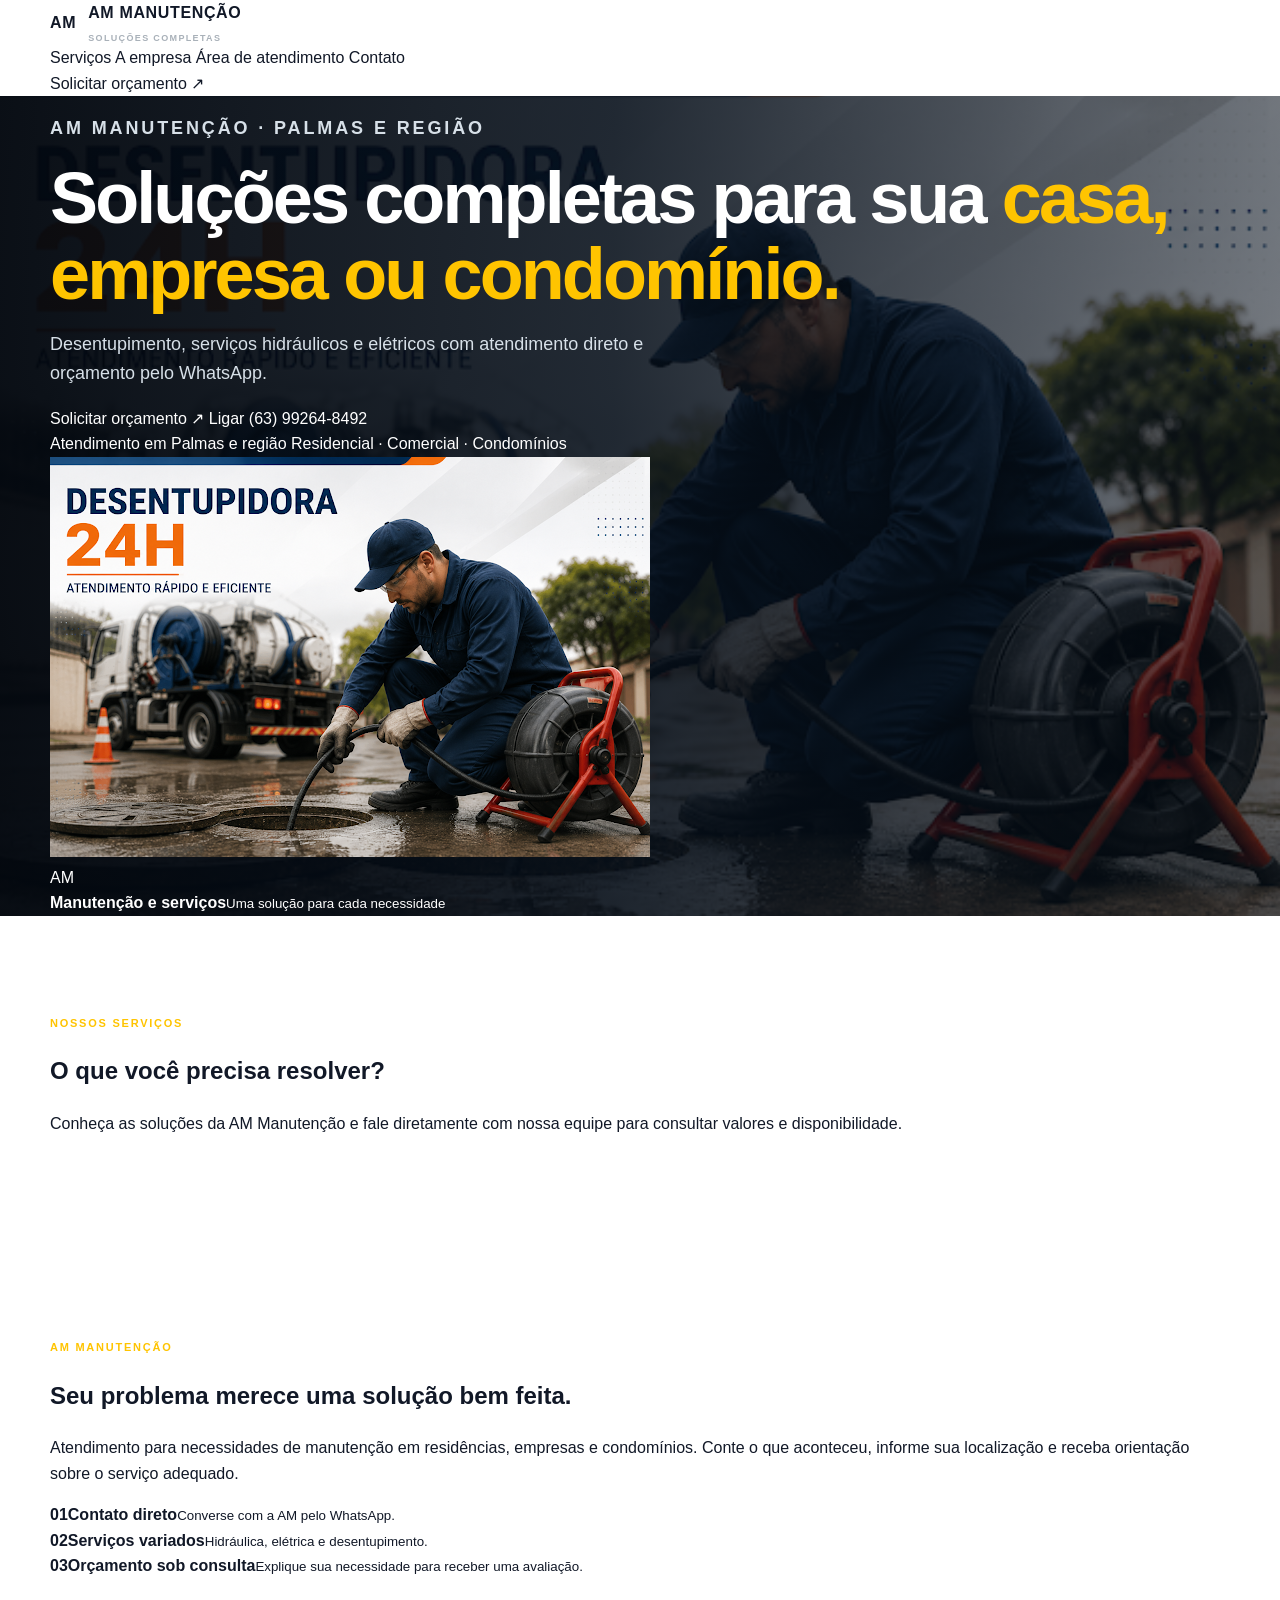
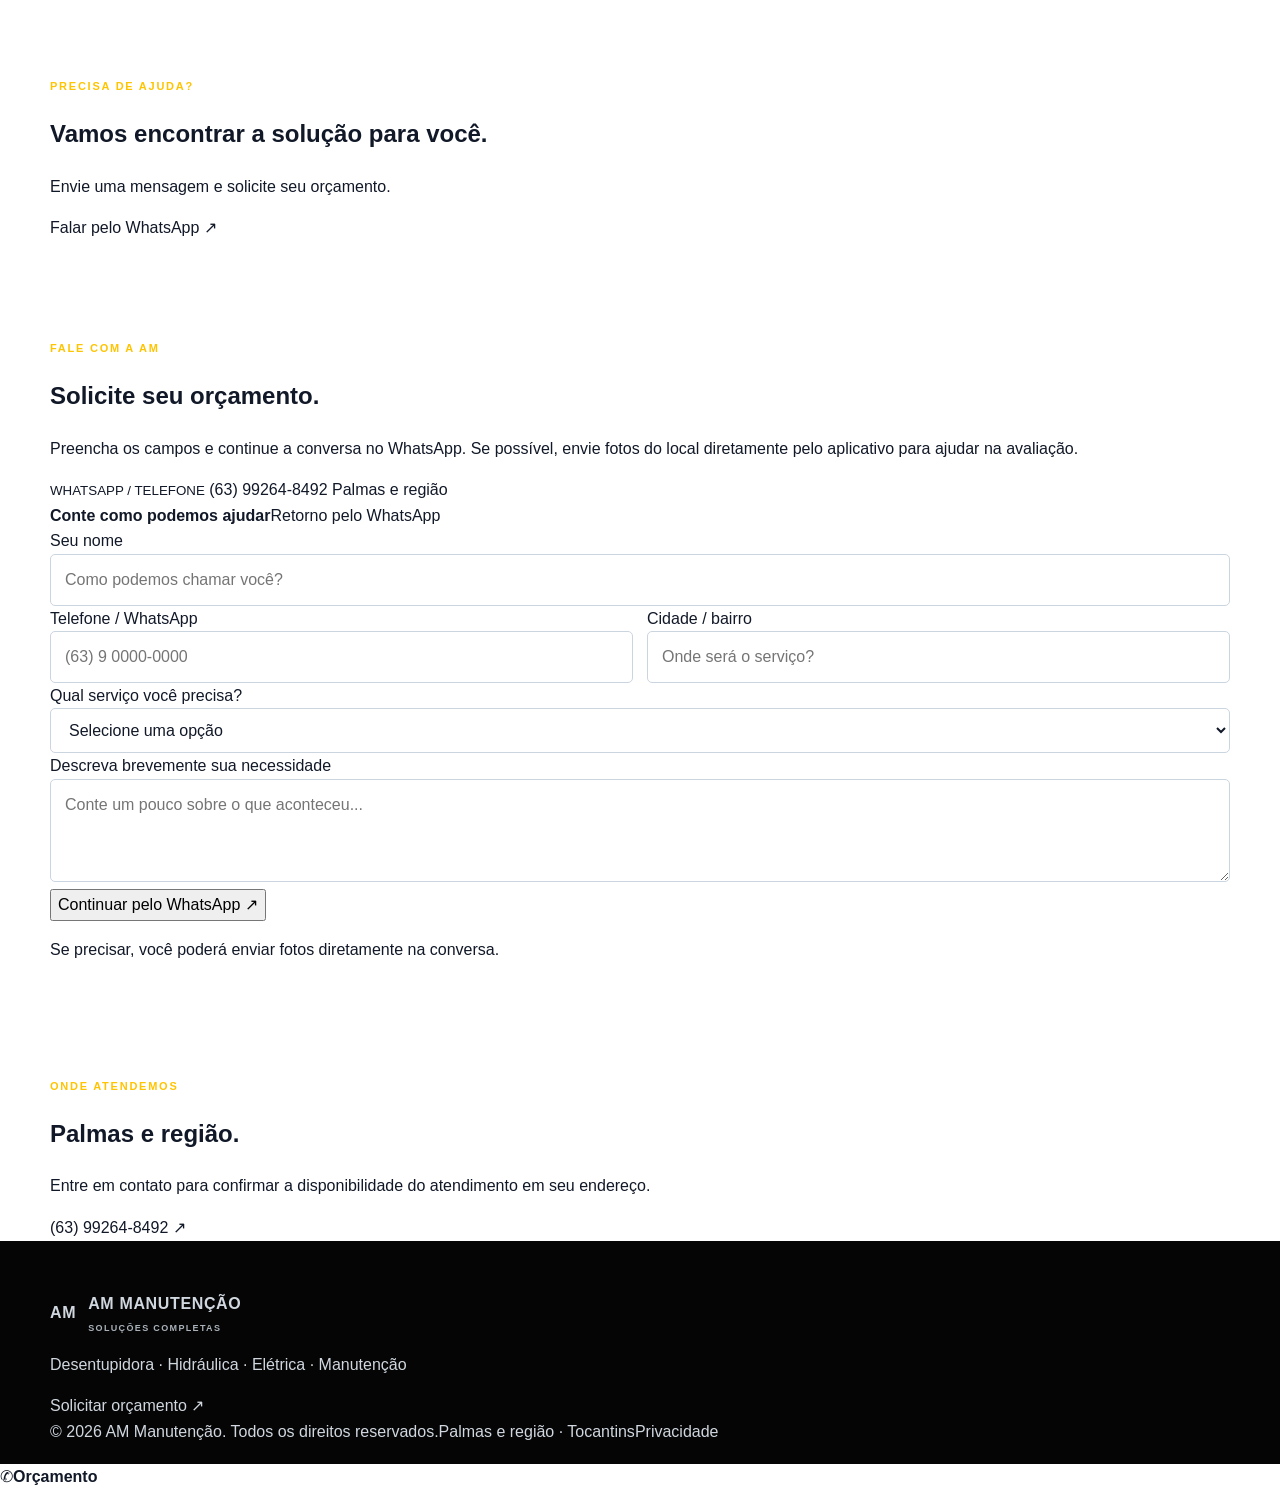
==== commit 3132d1bb: "Reestrutura UX e layout profissional da AM Manutenção" ====
--- a/index.html
+++ b/index.html
@@ -1 +1,142 @@
-<!doctype html><html lang="pt-BR"><head><meta charset="utf-8"><meta name="viewport" content="width=device-width,initial-scale=1"><meta name="theme-color" content="#071b32"><meta name="description" content="AM Manutenção: desentupidora, encanador, eletricista, caça vazamentos, limpeza de caixa d’água e placas solares em Palmas e região."><title>AM Manutenção | Desentupidora, hidráulica e elétrica</title><link rel="stylesheet" href="/style.css"></head><body><header class="header"><div class="container nav"><a class="brand" href="/"><span class="mark">AM<span>⚡</span></span><span>AM MANUTENÇÃO<small>HIDRÁULICA • ELÉTRICA</small></span></a><nav><a href="#servicos">Serviços</a><a href="#frota">Veículos</a><a href="#galeria">Galeria</a><a href="#como">Como funciona</a><a href="#contato">Contato</a></nav><div class="nav-actions"><a class="btn small ghost phone-link" hidden>Ligar agora</a><a class="btn small wa-link" href="#contato">Chamar no WhatsApp</a></div></div></header><main><section class="hero"><div class="container hero-grid"><div><span class="kicker">AM MANUTENÇÃO • SOLUÇÕES E MANUTENÇÕES</span><h1>Desentupimento e manutenção com <em>atendimento rápido.</em></h1><p id="hero-text">Serviços hidráulicos, elétricos e desentupimentos para residências, comércios, condomínios e empresas.</p><div class="actions"><a class="btn" href="#contato">Solicitar orçamento ↗</a><a class="btn ghost wa-link" href="#contato">Falar pelo WhatsApp</a></div><div class="trust"><span>✓ Atendimento residencial</span><span>✓ Soluções comerciais</span><span>✓ Orçamento sob consulta</span></div></div><div class="hero-art"><div class="art-title">AM<span>⚡</span></div><div class="art-sub">DESENTUPIDORA</div><div class="art-line">MANUTENÇÕES HIDRÁULICAS E ELÉTRICAS</div><div class="art-caption">Soluções para o que você precisa</div></div></div></section><section class="section" id="servicos"><div class="container"><div class="heading"><span class="eyebrow">O QUE FAZEMOS</span><h2>Serviços para resolver seu problema</h2><p>Encontre o serviço necessário e solicite uma avaliação. A disponibilidade deve ser confirmada com a empresa.</p></div><div class="service-grid" id="service-grid"></div></div></section><section class="section dark-section" id="porque"><div class="container"><div class="heading"><span class="eyebrow">POR QUE ESCOLHER A AM</span><h2>Atendimento direto, do início à solução</h2><p>Conheça nossa proposta de atendimento.</p></div><div class="benefits"><div>⚡<strong>Contato ágil</strong><p>Solicite uma avaliação sem complicação.</p></div><div>🛠️<strong>Serviços variados</strong><p>Desentupimento, hidráulica e elétrica.</p></div><div>🏠<strong>Residencial e comercial</strong><p>Atendimento sujeito à disponibilidade.</p></div><div>📋<strong>Orçamento facilitado</strong><p>Explique o problema e envie detalhes.</p></div></div></div></section><section class="section" id="frota"><div class="container"><div class="heading"><span class="eyebrow">IDENTIDADE DA AM</span><h2>Os veículos que representam a empresa</h2><p>Ilustrações inspiradas na estampa do uniforme. Não são fotografias reais dos veículos.</p></div><div class="fleet"><article><img src="/pickup.svg" alt="Ilustração da caminhonete vermelha da AM" loading="lazy"><h3>Caminhonete vermelha AM</h3></article><article><img src="/truck.svg" alt="Ilustração do caminhão-tanque branco da AM" loading="lazy"><h3>Caminhão-tanque branco AM</h3></article></div></div></section><section class="section soft" id="galeria"><div class="container"><div class="heading"><span class="eyebrow">GALERIA</span><h2>Conheça nossos serviços</h2><p>Espaço para fotos reais de veículos, equipe, equipamentos e atendimentos.</p></div><div id="gallery-grid" class="gallery"></div></div></section><section class="emergency"><div class="container emergency-inner"><div><span>PRECISA DE ATENDIMENTO?</span><h2>Está com vazamento, entupimento ou problema elétrico?</h2><p>Entre em contato para consultar a disponibilidade.</p></div><div class="actions"><a href="#contato" class="btn">Solicitar atendimento</a><a href="#contato" class="btn outline-light wa-link">WhatsApp</a><a class="btn outline-light phone-link" hidden>Ligar agora</a></div></div></section><section class="section" id="como"><div class="container"><div class="heading"><span class="eyebrow">SIMPLES ASSIM</span><h2>Como funciona</h2></div><div class="steps"><article><span>01</span><h3>Entre em contato</h3><p>Escolha o serviço e conte sua necessidade.</p></article><article><span>02</span><h3>Explique o problema</h3><p>Envie informações e fotos pelo WhatsApp.</p></article><article><span>03</span><h3>Receba orientação</h3><p>Consulte orçamento e disponibilidade.</p></article></div></div></section><section class="section soft" id="depoimentos" hidden><div class="container"><div class="heading"><span class="eyebrow">CLIENTES</span><h2>Depoimentos</h2></div><div id="testimonial-grid" class="testimonials"></div></div></section><section class="section" id="atendimento"><div class="container"><div class="heading"><span class="eyebrow">ONDE ATENDEMOS</span><h2>Área e horários de atendimento</h2></div><div class="location-card" id="location-details"><p>Entre em contato para confirmar cidades e horários.</p></div></div></section><section class="section soft" id="contato"><div class="container contact-grid"><div><span class="eyebrow">SOLICITE SEU ORÇAMENTO</span><h2>Conte o que está acontecendo</h2><p>Preencha os dados e prepare sua solicitação. O registro direto no site será habilitado após a conexão com o banco de dados.</p><div class="contact-info" id="contact-info">Telefone e WhatsApp em confirmação.</div></div><form id="quote-form" class="form"><div class="form-row"><label>Nome completo<input name="name" required maxlength="120" autocomplete="name"></label><label>Telefone<input name="phone" required type="tel" maxlength="25"></label></div><div class="form-row"><label>WhatsApp<input name="whatsapp" type="tel" maxlength="25"></label><label>Cidade e bairro<input name="location" required maxlength="150"></label></div><label>Serviço<select name="service" id="service-select" required></select></label><label>Descreva o problema<textarea name="description" required maxlength="2500" rows="4"></textarea></label><label>Foto ou vídeo (opcional)<input type="file" name="attachment" accept="image/jpeg,image/png,image/webp,video/mp4,video/webm"></label><p class="hint">O arquivo ainda não é armazenado. Anexe-o na conversa do WhatsApp.</p><button class="btn full" type="submit">Preparar solicitação ↗</button><div id="form-status" class="status" role="status" aria-live="polite"></div></form></div></section></main><footer><div class="container footer-grid"><div><strong>AM MANUTENÇÃO</strong><p>Desentupimentos • Hidráulica • Elétrica</p></div><div id="footer-info">Dados de contato em configuração.</div><div><a href="/privacidade.html">Política de privacidade</a><a href="/termos.html">Termos de uso</a><a href="/admin/">Gestão</a></div></div><div class="container copyright">© <span id="year"></span> AM Desentupidora.</div></footer><a class="float-wa wa-link" href="#contato" aria-label="Solicitar contato pelo WhatsApp">✆</a><script src="/site.js"></script></body></html>+<!doctype html>
+<html lang="pt-BR">
+<head>
+  <meta charset="utf-8">
+  <meta name="viewport" content="width=device-width, initial-scale=1">
+  <meta name="theme-color" content="#111111">
+  <meta name="description" content="AM Manutenção em Palmas e região. Desentupidora, serviços hidráulicos e elétricos, caça-vazamentos, limpeza de caixa d’água e placas solares. Solicite seu orçamento pelo WhatsApp.">
+  <meta property="og:title" content="AM Manutenção | Soluções para sua casa, empresa ou condomínio">
+  <meta property="og:description" content="Desentupidora, encanador, eletricista e serviços de manutenção em Palmas e região.">
+  <meta property="og:type" content="website">
+  <title>AM Manutenção | Desentupidora, hidráulica e elétrica em Palmas</title>
+  <link rel="preconnect" href="https://fonts.googleapis.com">
+  <link rel="preconnect" href="https://fonts.gstatic.com" crossorigin>
+  <link href="https://fonts.googleapis.com/css2?family=DM+Sans:wght@400;500;600;700;800&family=Manrope:wght@500;600;700;800&display=swap" rel="stylesheet">
+  <link rel="stylesheet" href="/style.css">
+</head>
+<body>
+  <header class="site-header">
+    <div class="container header-inner">
+      <a class="brand" href="/" aria-label="AM Manutenção, página inicial">
+        <span class="brand-mark">A<span>M</span></span>
+        <span class="brand-name">AM <b>MANUTENÇÃO</b><small>SOLUÇÕES COMPLETAS</small></span>
+      </a>
+      <nav class="main-nav" aria-label="Navegação principal">
+        <a href="#servicos">Serviços</a>
+        <a href="#sobre">A empresa</a>
+        <a href="#atendimento">Área de atendimento</a>
+        <a href="#contato">Contato</a>
+      </nav>
+      <a class="header-cta whatsapp-link" href="#contato">Solicitar orçamento <span aria-hidden="true">↗</span></a>
+    </div>
+  </header>
+
+  <main>
+    <section class="hero">
+      <div class="container hero-layout">
+        <div class="hero-copy">
+          <p class="eyebrow"><span></span> AM MANUTENÇÃO · PALMAS E REGIÃO</p>
+          <h1>Soluções completas para sua <em>casa, empresa ou condomínio.</em></h1>
+          <p class="hero-description">Desentupimento, serviços hidráulicos e elétricos com atendimento direto e orçamento pelo WhatsApp.</p>
+          <div class="hero-actions">
+            <a class="button button-red whatsapp-link" href="#contato">Solicitar orçamento <span aria-hidden="true">↗</span></a>
+            <a class="button button-outline phone-link" href="tel:+5563992648492">Ligar (63) 99264-8492</a>
+          </div>
+          <div class="hero-meta">
+            <span>Atendimento em Palmas e região</span>
+            <span>Residencial · Comercial · Condomínios</span>
+          </div>
+        </div>
+        <div class="hero-visual" role="img" aria-label="Profissional realizando serviço de manutenção e desentupimento">
+          <img src="/assets/hero-atendimento.png" alt="" fetchpriority="high">
+          <div class="visual-caption"><span>AM</span><div><strong>Manutenção e serviços</strong><small>Uma solução para cada necessidade</small></div></div>
+        </div>
+      </div>
+      <div class="hero-bottom-line"></div>
+    </section>
+
+    <section class="service-section section" id="servicos">
+      <div class="container">
+        <div class="section-heading">
+          <div><p class="eyebrow dark-eyebrow"><span></span> NOSSOS SERVIÇOS</p><h2>O que você precisa resolver?</h2></div>
+          <p>Conheça as soluções da AM Manutenção e fale diretamente com nossa equipe para consultar valores e disponibilidade.</p>
+        </div>
+        <div class="service-grid" id="service-grid"></div>
+      </div>
+    </section>
+
+    <section class="about-section section" id="sobre">
+      <div class="container about-layout">
+        <div class="about-title">
+          <p class="eyebrow"><span></span> AM MANUTENÇÃO</p>
+          <h2>Seu problema merece uma solução bem feita.</h2>
+        </div>
+        <div class="about-content">
+          <p>Atendimento para necessidades de manutenção em residências, empresas e condomínios. Conte o que aconteceu, informe sua localização e receba orientação sobre o serviço adequado.</p>
+          <div class="about-points">
+            <div><b>01</b><span><strong>Contato direto</strong><small>Converse com a AM pelo WhatsApp.</small></span></div>
+            <div><b>02</b><span><strong>Serviços variados</strong><small>Hidráulica, elétrica e desentupimento.</small></span></div>
+            <div><b>03</b><span><strong>Orçamento sob consulta</strong><small>Explique sua necessidade para receber uma avaliação.</small></span></div>
+          </div>
+        </div>
+      </div>
+    </section>
+
+    <section class="service-band">
+      <div class="container band-inner">
+        <div><p class="eyebrow"><span></span> PRECISA DE AJUDA?</p><h2>Vamos encontrar a solução para você.</h2><p>Envie uma mensagem e solicite seu orçamento.</p></div>
+        <a class="button button-light whatsapp-link" href="#contato">Falar pelo WhatsApp <span aria-hidden="true">↗</span></a>
+      </div>
+    </section>
+
+    <section class="contact-section section" id="contato">
+      <div class="container contact-layout">
+        <div class="contact-copy">
+          <p class="eyebrow dark-eyebrow"><span></span> FALE COM A AM</p>
+          <h2>Solicite seu orçamento.</h2>
+          <p>Preencha os campos e continue a conversa no WhatsApp. Se possível, envie fotos do local diretamente pelo aplicativo para ajudar na avaliação.</p>
+          <div class="contact-highlight">
+            <small>WHATSAPP / TELEFONE</small>
+            <a href="tel:+5563992648492">(63) 99264-8492</a>
+            <span>Palmas e região</span>
+          </div>
+        </div>
+        <form class="quote-form" id="quote-form">
+          <div class="form-heading"><strong>Conte como podemos ajudar</strong><span>Retorno pelo WhatsApp</span></div>
+          <label>Seu nome<input name="name" type="text" autocomplete="name" placeholder="Como podemos chamar você?" maxlength="100" required></label>
+          <div class="form-row">
+            <label>Telefone / WhatsApp<input name="phone" type="tel" autocomplete="tel" placeholder="(63) 9 0000-0000" maxlength="25" required></label>
+            <label>Cidade / bairro<input name="location" type="text" autocomplete="address-level2" placeholder="Onde será o serviço?" maxlength="100" required></label>
+          </div>
+          <label>Qual serviço você precisa?
+            <select name="service" id="service-select" required><option value="">Selecione uma opção</option></select>
+          </label>
+          <label>Descreva brevemente sua necessidade<textarea name="description" rows="3" maxlength="1000" placeholder="Conte um pouco sobre o que aconteceu..."></textarea></label>
+          <button class="button button-red submit-button" type="submit">Continuar pelo WhatsApp <span aria-hidden="true">↗</span></button>
+          <p class="form-note" id="form-status" role="status" aria-live="polite">Se precisar, você poderá enviar fotos diretamente na conversa.</p>
+        </form>
+      </div>
+    </section>
+
+    <section class="service-area" id="atendimento">
+      <div class="container area-inner">
+        <div><p class="eyebrow"><span></span> ONDE ATENDEMOS</p><h2>Palmas e região.</h2></div>
+        <p>Entre em contato para confirmar a disponibilidade do atendimento em seu endereço.</p>
+        <a class="area-phone" href="tel:+5563992648492">(63) 99264-8492 <span>↗</span></a>
+      </div>
+    </section>
+  </main>
+
+  <footer class="site-footer">
+    <div class="container footer-main">
+      <a class="brand footer-brand" href="/"><span class="brand-mark">A<span>M</span></span><span class="brand-name">AM <b>MANUTENÇÃO</b><small>SOLUÇÕES COMPLETAS</small></span></a>
+      <p>Desentupidora · Hidráulica · Elétrica · Manutenção</p>
+      <a class="footer-contact whatsapp-link" href="#contato">Solicitar orçamento ↗</a>
+    </div>
+    <div class="container footer-bottom"><span>© <span id="year"></span> AM Manutenção. Todos os direitos reservados.</span><span>Palmas e região · Tocantins</span><a href="/privacidade.html">Privacidade</a></div>
+  </footer>
+
+  <a class="floating-contact whatsapp-link" href="#contato" aria-label="Solicitar orçamento pelo WhatsApp"><span aria-hidden="true">✆</span><b>Orçamento</b></a>
+  <script src="/site.js"></script>
+</body>
+</html>
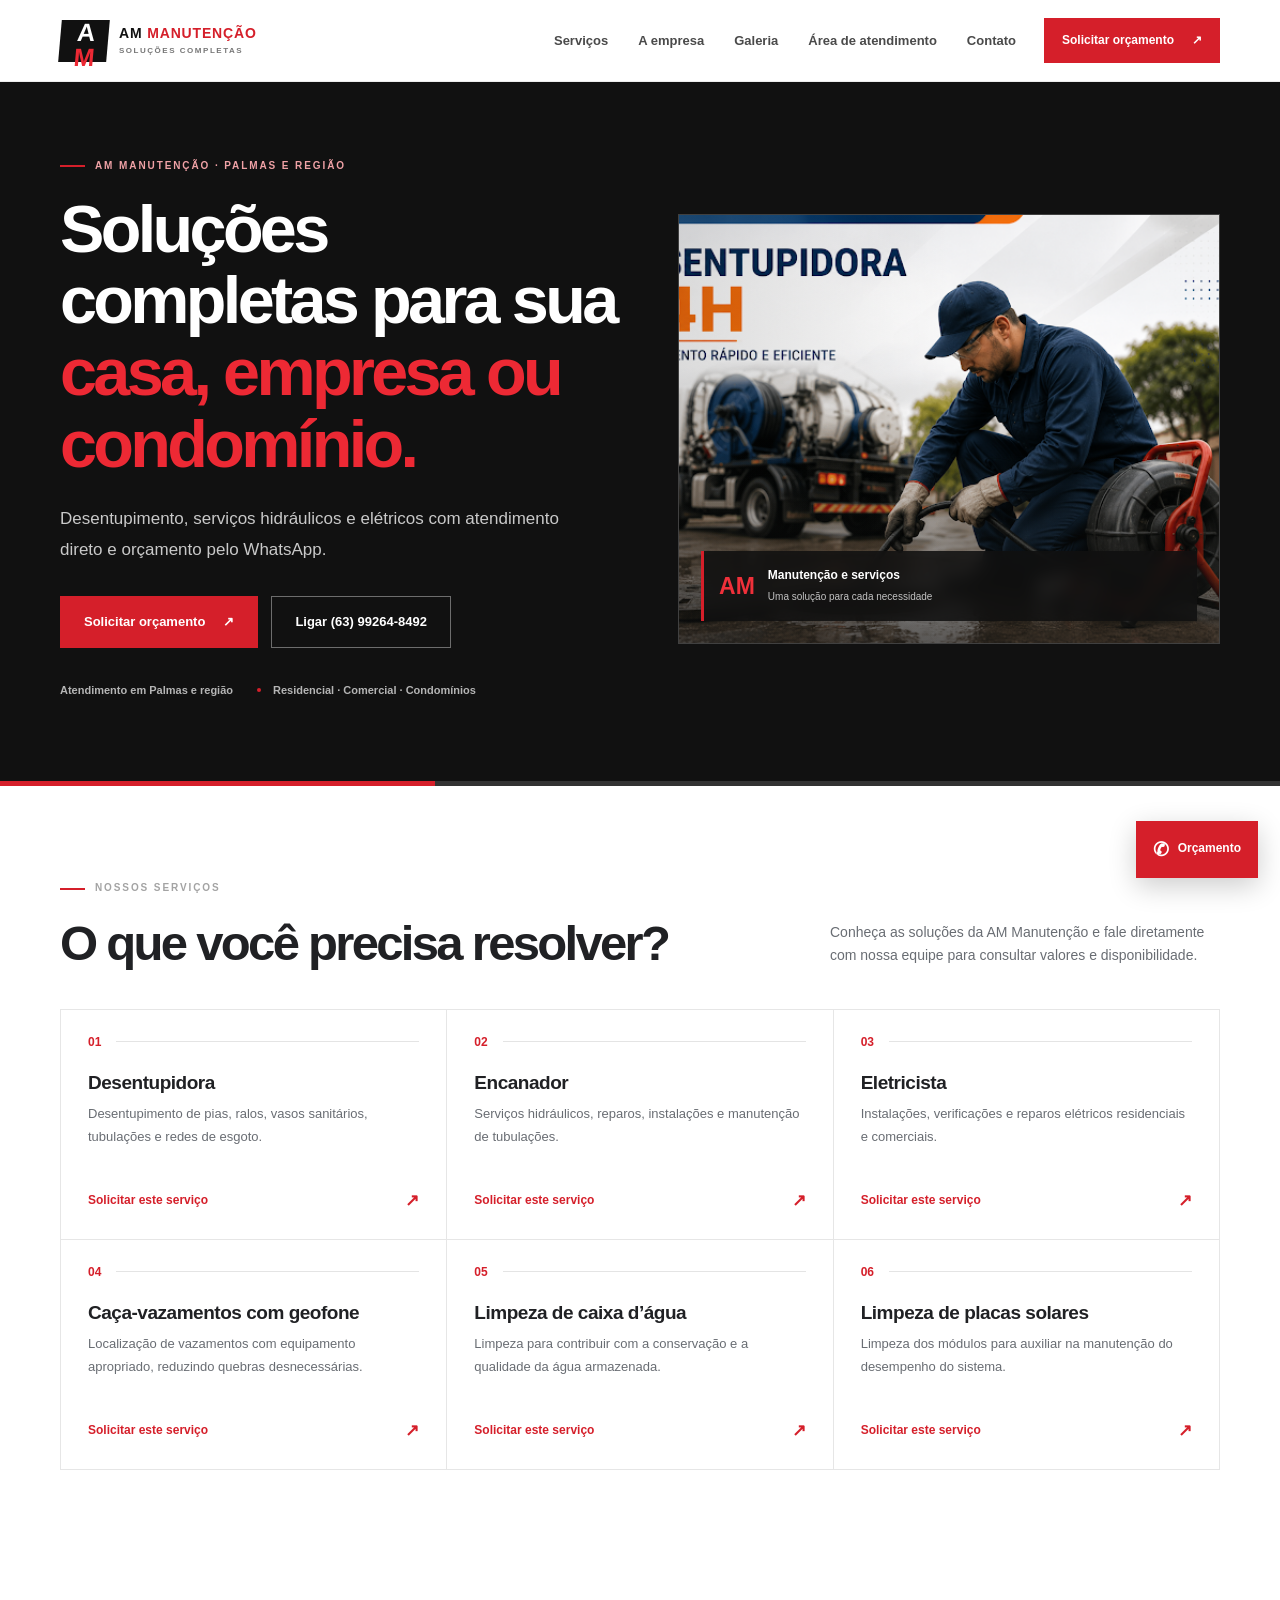
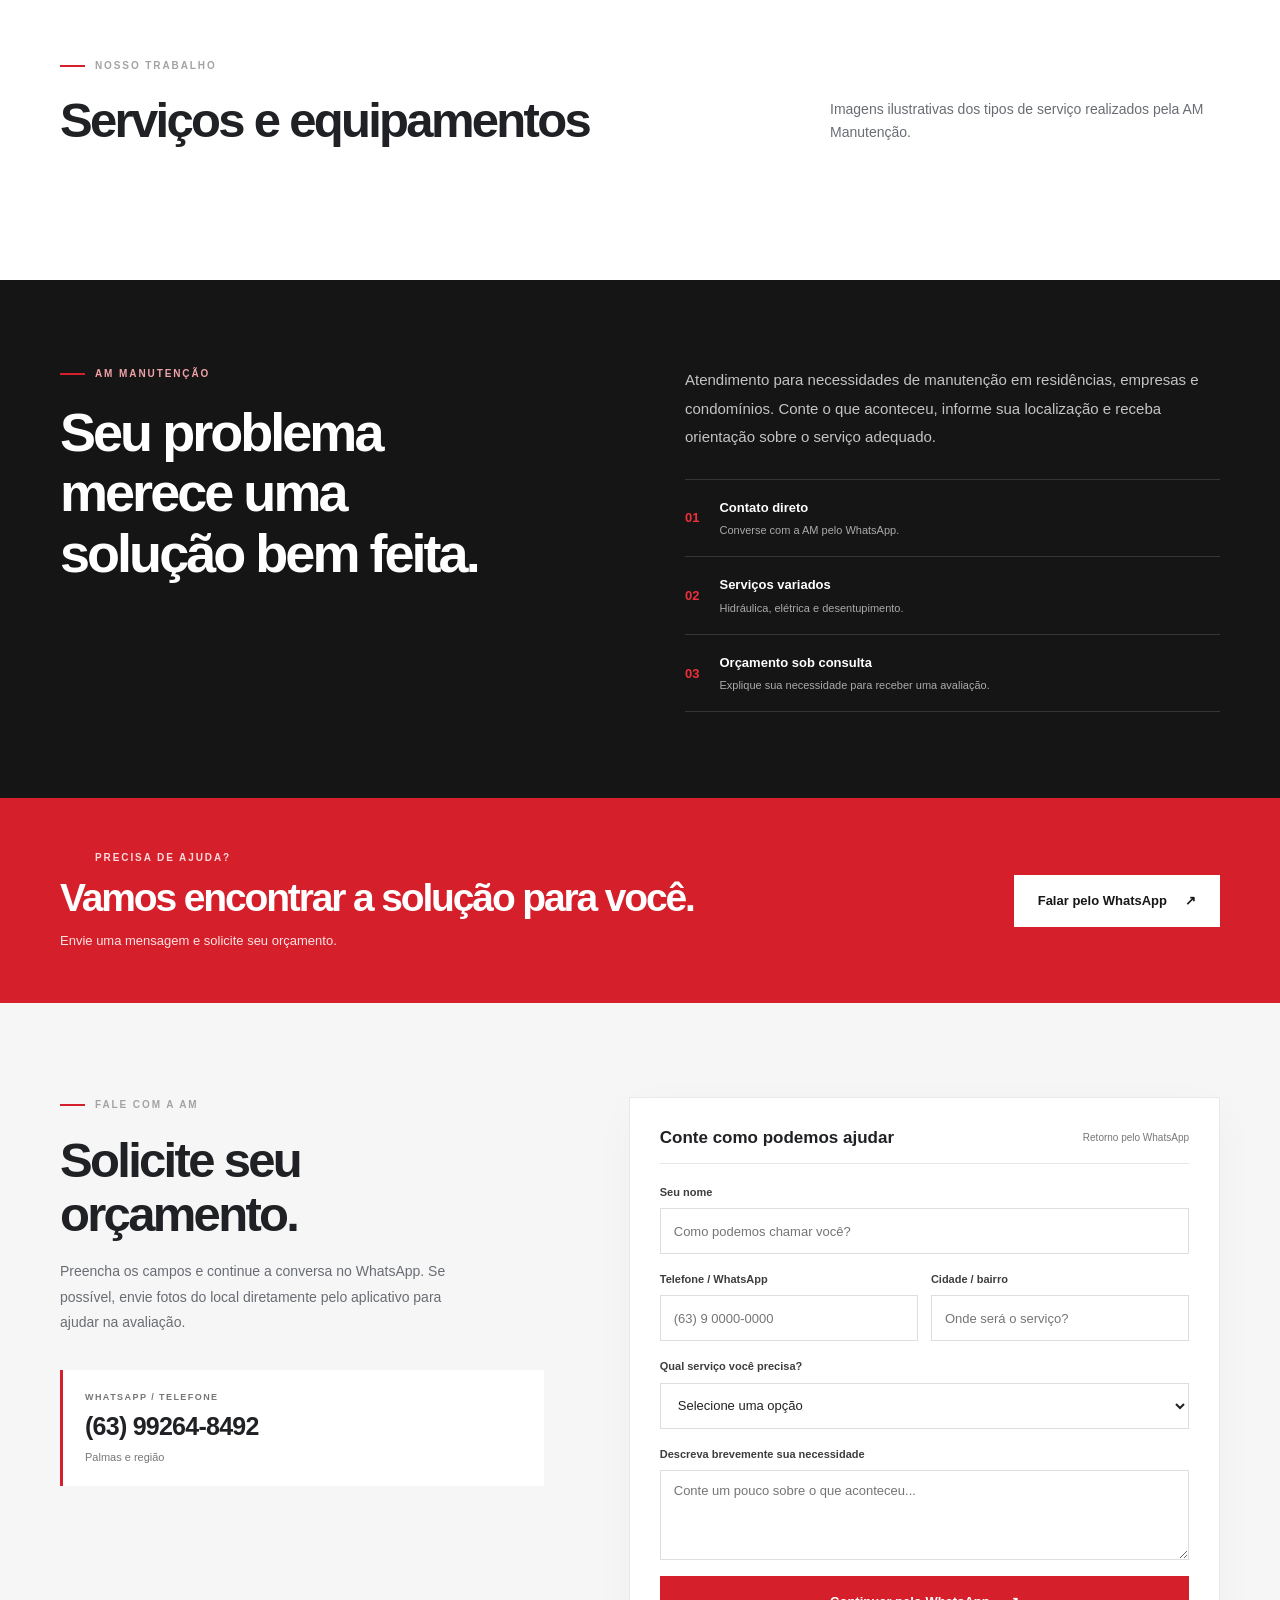
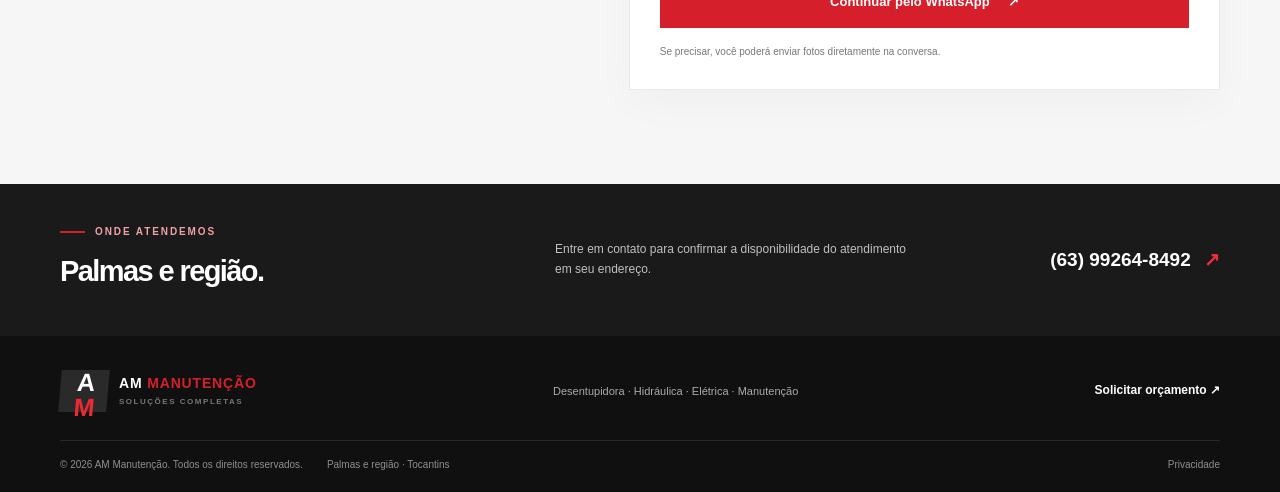
==== commit 9205d597: "Restaura galeria de fotos e link de navegação sem veículos ilustrados" ====
--- a/index.html
+++ b/index.html
@@ -24,6 +24,7 @@
       <nav class="main-nav" aria-label="Navegação principal">
         <a href="#servicos">Serviços</a>
         <a href="#sobre">A empresa</a>
+        <a href="#galeria">Galeria</a>
         <a href="#atendimento">Área de atendimento</a>
         <a href="#contato">Contato</a>
       </nav>
@@ -62,6 +63,17 @@
           <p>Conheça as soluções da AM Manutenção e fale diretamente com nossa equipe para consultar valores e disponibilidade.</p>
         </div>
         <div class="service-grid" id="service-grid"></div>
+      </div>
+    </section>
+
+
+    <section class="gallery-section section" id="galeria">
+      <div class="container">
+        <div class="section-heading">
+          <div><p class="eyebrow dark-eyebrow"><span></span> NOSSO TRABALHO</p><h2>Serviços e equipamentos</h2></div>
+          <p>Imagens ilustrativas dos tipos de serviço realizados pela AM Manutenção.</p>
+        </div>
+        <div class="photo-gallery" id="gallery-grid"></div>
       </div>
     </section>
 
--- a/style.css
+++ b/style.css
@@ -1 +1,121 @@
-:root{--navy:#050505;--ink:#111827;--yellow:#ffc400;--yellow2:#ffdc4d;--muted:#64748b;--line:#e5e7eb;--soft:#f6f7f9;--red:#e5483f}*{box-sizing:border-box}html{scroll-behavior:smooth}body{margin:0;font:16px/1.6 Arial,Helvetica,sans-serif;color:var(--ink);background:#fff}a{color:inherit;text-decoration:none}button,input,textarea,select{font:inherit}button{cursor:pointer}.container{width:min(1180px,calc(100% - 40px));margin:auto}.header{position:sticky;top:0;z-index:20;background:#050505;color:#fff;border-bottom:1px solid #242424}.nav{min-height:82px;display:flex;align-items:center;justify-content:space-between;gap:24px}.brand{display:flex;align-items:center;gap:12px;font-weight:900;letter-spacing:.04em;font-size:16px}.brand small{display:block;color:#a9b1b9;font-size:9px;letter-spacing:.15em;margin-top:5px}.mark{display:grid;place-items:center;background:var(--yellow);color:#050505;border-radius:8px;padding:10px 11px;font-size:25px;line-height:1;letter-spacing:-3px}.mark span{font-size:13px;letter-spacing:0}.nav nav,.nav-actions{display:flex;align-items:center;gap:20px}.nav nav a{font-size:13px;font-weight:800;color:#f1f1f1}.nav nav a:hover{color:var(--yellow)}.btn{border:0;border-radius:5px;background:var(--yellow);color:#111;padding:14px 22px;display:inline-flex;align-items:center;justify-content:center;gap:9px;font-weight:900;transition:.2s}.btn:hover{transform:translateY(-2px);filter:brightness(.95)}.btn.small{padding:10px 14px;font-size:12px}.btn.ghost{background:transparent;border:1px solid #c8d0d8;color:inherit}.header .wa-link{background:var(--yellow);color:#080808}.hero{color:#fff;background:linear-gradient(90deg,rgba(3,8,15,.97) 0%,rgba(5,14,25,.88) 48%,rgba(5,14,25,.55) 100%),url('/assets/hero-atendimento.png') center/cover;min-height:560px;display:flex;align-items:center}.hero-grid{display:grid;grid-template-columns:1.08fr .92fr;align-items:center;gap:58px;padding:92px 0}.kicker,.eyebrow{font-weight:900;font-size:11px;letter-spacing:.16em;color:var(--yellow)}.hero h1{font-size:clamp(40px,5.7vw,72px);line-height:1.05;letter-spacing:-.04em;margin:18px 0}.hero h1 em{font-style:normal;color:var(--yellow)}.hero p{font-size:18px;color:#d7e0e8;max-width:630px}.actions{display:flex;gap:12px;flex-wrap:wrap;margin-top:28px}.trust{display:flex;flex-wrap:wrap;gap:18px;margin-top:30px;color:#e4ebf1;font-size:12px}.hero-art{min-height:350px;border:1px solid #ffffff35;border-radius:18px;background:rgba(255,255,255,.08);backdrop-filter:blur(3px);display:flex;flex-direction:column;align-items:center;justify-content:center;text-align:center;padding:25px;box-shadow:0 25px 70px #0008}.hero-art:before{content:'';width:270px;height:270px;border:1px solid #ffffff35;border-radius:50%;position:absolute}.art-title,.art-sub,.art-line,.art-caption{position:relative}.art-title{font-size:clamp(80px,11vw,142px);font-weight:1000;line-height:1;color:var(--yellow);letter-spacing:-.12em}.art-title span{font-size:40px;letter-spacing:0}.art-sub{font-size:clamp(21px,3vw,34px);font-weight:1000}.art-line{font-size:10px;letter-spacing:.14em;color:#c8d3df}.art-caption{margin-top:28px;padding-top:14px;border-top:1px solid #ffffff40;color:#d9e1e9;font-size:12px}.section{padding:88px 0}.heading{max-width:760px;margin-bottom:34px}.heading .eyebrow,.contact-grid .eyebrow{color:#9a6e00}.heading h2,.contact-grid h2{font-size:clamp(31px,4vw,48px);line-height:1.08;letter-spacing:-.035em;margin:12px 0}.heading p,.contact-grid>div>p{color:var(--muted)}.service-grid{display:grid;grid-template-columns:repeat(3,1fr);gap:20px}.service-card{border:1px solid var(--line);border-radius:8px;padding:0 0 23px;background:#fff;box-shadow:0 12px 30px #0b1e350c;overflow:hidden;transition:.2s}.service-card:hover{transform:translateY(-5px);box-shadow:0 18px 38px #0b1e351c}.service-card .service-image{width:100%;height:205px;display:block;object-fit:cover}.service-card .service-body{padding:20px 23px 0}.service-icon{display:grid;place-items:center;width:46px;height:46px;background:#fff3c7;border-radius:50%;font-size:22px;margin-bottom:12px}.service-card h3{font-size:19px;line-height:1.3;margin:0 0 8px}.service-card p{color:var(--muted);font-size:14px;margin:0 0 15px}.service-card a{color:#9a6e00;font-weight:900;font-size:13px}.dark-section{background:#050505;color:#fff}.dark-section .heading p{color:#c5cbd2}.benefits{display:grid;grid-template-columns:repeat(4,1fr);gap:15px}.benefits>div{border:1px solid #ffffff24;border-radius:8px;padding:25px;font-size:29px}.benefits strong{display:block;font-size:16px;margin:11px 0}.benefits p{font-size:13px;color:#b8c0c9}.fleet{display:grid;grid-template-columns:1fr 1fr;gap:20px}.fleet article{background:#f1f3f5;border-radius:8px;padding:20px;text-align:center}.fleet img{width:100%;height:240px;object-fit:contain}.fleet h3{margin:0 0 10px}.soft{background:var(--soft)}.gallery{display:grid;grid-template-columns:repeat(3,1fr);gap:20px}.gallery-card{background:#fff;border-radius:8px;overflow:hidden;border:1px solid var(--line);box-shadow:0 10px 25px #0b1e350b}.gallery-card img{width:100%;height:220px;object-fit:cover;display:block}.gallery-card div{padding:15px}.gallery-card h3{margin:0;font-size:16px}.gallery-card p{font-size:13px;color:var(--muted);margin:5px 0}.emergency{background:linear-gradient(120deg,#b92521,#e54a38);color:#fff;padding:62px 0}.emergency-inner{display:flex;justify-content:space-between;align-items:center;gap:30px}.emergency h2{font-size:clamp(27px,3.5vw,42px);line-height:1.12;margin:10px 0;max-width:700px}.emergency p{margin:0}.emergency .actions{min-width:250px}.outline-light{background:transparent;border:1px solid #ffffff99;color:#fff}.steps{display:grid;grid-template-columns:repeat(3,1fr);gap:22px}.steps article{padding:30px;border-top:3px solid var(--yellow);background:#fff;box-shadow:0 10px 25px #0b1e350c}.steps span{color:#aa7900;font-size:34px;font-weight:900}.steps h3{margin:10px 0}.steps p{color:var(--muted)}.location-card{border:1px solid var(--line);background:#f7f8fa;border-radius:8px;padding:26px}.contact-grid{display:grid;grid-template-columns:.85fr 1.15fr;gap:50px}.contact-info{margin-top:30px;background:#050505;color:#fff;padding:24px;border-radius:8px;white-space:pre-line;border-left:5px solid var(--yellow)}.form{background:#fff;border:1px solid var(--line);padding:30px;border-radius:8px;display:grid;gap:16px;box-shadow:0 10px 28px #0b1e350c}.form label{display:grid;gap:6px;font-weight:750;font-size:13px}.form-row{display:grid;grid-template-columns:1fr 1fr;gap:14px}input,textarea,select{width:100%;border:1px solid #cbd5df;padding:12px 14px;border-radius:5px;background:#fff;color:var(--ink)}input:focus,textarea:focus,select:focus{outline:2px solid var(--yellow);outline-offset:1px}.hint{font-size:12px;color:var(--muted);margin:0}.full{width:100%}.status{font-size:14px;color:#175d46;white-space:pre-wrap}footer{background:#050505;color:#d0d7df;padding:50px 0 20px}.footer-grid{display:grid;grid-template-columns:2fr 1.5fr 1fr;gap:25px}.footer-grid strong{color:#fff}.footer-grid a{display:block;margin-bottom:8px}.copyright{border-top:1px solid #ffffff22;margin-top:25px;padding-top:15px;font-size:12px}.float-wa{position:fixed;right:20px;bottom:20px;width:58px;height:58px;background:#20c76a;border-radius:50%;color:#fff;display:grid;place-items:center;font-size:29px;box-shadow:0 10px 30px #0005;z-index:30}@media(max-width:1100px){.nav nav{display:none}.hero-grid{gap:25px}}@media(max-width:780px){.hero-grid,.contact-grid{grid-template-columns:1fr}.hero{min-height:auto}.hero-grid{padding:70px 0}.hero-art{min-height:260px}.service-grid,.gallery,.steps{grid-template-columns:repeat(2,1fr)}.benefits{grid-template-columns:repeat(2,1fr)}.emergency-inner{display:block}.footer-grid{grid-template-columns:1fr 1fr}}@media(max-width:540px){.container{width:min(100% - 32px,1180px)}.brand{font-size:12px}.brand small{font-size:8px}.mark{font-size:21px;padding:9px}.nav{min-height:72px}.nav-actions .ghost{display:none}.nav-actions .btn{font-size:10px;padding:10px}.hero h1{letter-spacing:-1px}.service-grid,.gallery,.steps,.fleet,.form-row,.footer-grid{grid-template-columns:1fr}.benefits{grid-template-columns:1fr 1fr}.benefits>div{padding:17px}.section{padding:62px 0}.form{padding:20px}.fleet img{height:200px}.hero-art{order:-1}.hero p{font-size:16px}.service-card .service-image{height:190px}}+:root{--black:#111;--black-2:#191919;--red:#d51f2a;--red-dark:#b71923;--ink:#202124;--muted:#696d73;--line:#e6e6e6;--paper:#fff;--soft:#f6f6f6;--font:'DM Sans',Arial,sans-serif;--display:'Manrope','DM Sans',Arial,sans-serif}
+*{box-sizing:border-box}
+html{scroll-behavior:smooth;scroll-padding-top:90px}
+body{margin:0;background:var(--paper);color:var(--ink);font:16px/1.65 var(--font);-webkit-font-smoothing:antialiased}
+a{color:inherit;text-decoration:none}
+button,input,textarea,select{font:inherit}
+button,a{-webkit-tap-highlight-color:transparent}
+.container{width:min(1160px,calc(100% - 48px));margin-inline:auto}
+.site-header{height:82px;background:#fff;border-bottom:1px solid #ededed;position:sticky;top:0;z-index:50}
+.header-inner{height:100%;display:flex;align-items:center;justify-content:space-between;gap:28px}
+.brand{display:flex;align-items:center;gap:11px;flex-shrink:0}
+.brand-mark{width:48px;height:42px;background:var(--black);color:#fff;display:grid;place-items:center;font:800 25px/1 var(--display);letter-spacing:-3px;transform:skew(-5deg)}
+.brand-mark span{color:#ed2934}
+.brand-name{font:800 14px/1.1 var(--display);letter-spacing:.06em;color:var(--black)}
+.brand-name b{color:var(--red)}
+.brand-name small{display:block;margin-top:6px;font:700 8px/1 var(--font);letter-spacing:.19em;color:#777}
+.main-nav{display:flex;align-items:center;gap:30px;margin-left:auto}
+.main-nav a{font-size:13px;font-weight:700;color:#4a4a4a;transition:color .2s}
+.main-nav a:hover{color:var(--red)}
+.header-cta,.button{display:inline-flex;align-items:center;justify-content:center;gap:18px;font-weight:800;transition:transform .2s,background .2s}
+.header-cta{background:var(--red);color:white;padding:13px 18px;font-size:12px}
+.header-cta:hover,.button-red:hover{background:var(--red-dark);transform:translateY(-2px)}
+.hero{position:relative;overflow:hidden;background:#111;color:#fff}
+.hero-layout{min-height:590px;display:grid;grid-template-columns:1.02fr .98fr;align-items:center;gap:54px;padding-top:66px;padding-bottom:72px}
+.hero-copy{position:relative;z-index:2;padding:10px 0}
+.eyebrow{display:flex;align-items:center;gap:10px;margin:0 0 19px;color:#f0a2a6;font-size:10px;font-weight:800;letter-spacing:.19em;text-transform:uppercase}
+.eyebrow>span{width:25px;height:2px;background:var(--red);display:inline-block}
+.hero h1,.section-heading h2,.about-title h2,.band-inner h2,.contact-copy h2,.area-inner h2{font-family:var(--display);font-weight:800;letter-spacing:-.055em}
+.hero h1{font-size:clamp(43px,5.2vw,68px);line-height:1.08;margin:0;max-width:690px}
+.hero h1 em{font-style:normal;color:#ed2934}
+.hero-description{max-width:540px;color:#c9c9c9;font-size:17px;line-height:1.8;margin:23px 0 0}
+.hero-actions{display:flex;align-items:center;flex-wrap:wrap;gap:13px;margin-top:31px}
+.button{min-height:52px;padding:0 23px;font-size:13px;border:1px solid transparent}
+.button-red{background:var(--red);color:#fff}
+.button-outline{border-color:#6d6d6d;color:#fff}
+.button-outline:hover{border-color:#fff;background:#ffffff0d}
+.hero-meta{display:flex;flex-wrap:wrap;gap:10px 24px;margin-top:33px;color:#b5b5b5;font-size:11px;font-weight:600}
+.hero-meta span+span:before{content:"";display:inline-block;width:4px;height:4px;border-radius:50%;background:var(--red);margin:0 12px 2px 0}
+.hero-visual{height:430px;position:relative;overflow:hidden;background:#252525;border:1px solid #ffffff20}
+.hero-visual:after{content:"";position:absolute;inset:0;background:linear-gradient(90deg,#1112,transparent 50%),linear-gradient(0deg,#1119,transparent 45%);pointer-events:none}
+.hero-visual img{width:100%;height:100%;display:block;object-fit:cover;object-position:78% center}
+.visual-caption{position:absolute;z-index:2;bottom:22px;left:22px;right:22px;display:flex;align-items:center;gap:13px;padding:15px;background:#111d;border-left:3px solid var(--red);backdrop-filter:blur(8px)}
+.visual-caption>span{font:800 23px var(--display);color:#ef303a}
+.visual-caption strong,.visual-caption small{display:block}
+.visual-caption strong{font-size:12px}
+.visual-caption small{margin-top:3px;color:#c4c4c4;font-size:10px}
+.hero-bottom-line{height:5px;background:linear-gradient(90deg,var(--red) 0 34%,#333 34% 100%)}
+.section{padding:94px 0}
+.section-heading{display:flex;align-items:end;justify-content:space-between;gap:50px;margin-bottom:38px}
+.dark-eyebrow{color:#a3a3a3}
+.section-heading h2,.contact-copy h2{font-size:clamp(34px,4vw,49px);line-height:1.12;margin:0}
+.section-heading>p{max-width:390px;margin:0 0 4px;color:var(--muted);font-size:14px}
+.service-grid{display:grid;grid-template-columns:repeat(3,1fr);border-top:1px solid var(--line);border-left:1px solid var(--line)}
+.service-card{min-height:230px;padding:25px 27px 24px;border-right:1px solid var(--line);border-bottom:1px solid var(--line);display:flex;flex-direction:column;background:#fff;transition:background .2s,box-shadow .2s}
+.service-card:hover{background:#fafafa;box-shadow:inset 0 3px 0 var(--red)}
+.service-card-top{display:flex;align-items:center;gap:15px;margin-bottom:22px}
+.service-number{font:800 12px var(--display);color:var(--red)}
+.service-rule{height:1px;background:#e4e4e4;flex:1}
+.service-card h3{margin:0 0 9px;font:800 19px/1.25 var(--display);letter-spacing:-.025em}
+.service-card p{margin:0 0 22px;color:var(--muted);font-size:13px;line-height:1.7}
+.service-link{margin-top:auto;display:flex;align-items:center;justify-content:space-between;color:var(--red);font-size:12px;font-weight:800}
+.service-link span{font-size:17px;transition:transform .2s}
+.service-link:hover span{transform:translate(3px,-3px)}
+.about-section{background:#151515;color:#fff;padding:86px 0}
+.about-layout{display:grid;grid-template-columns:1fr 1fr;gap:90px}
+.about-title h2{font-size:clamp(37px,4.4vw,54px);line-height:1.12;margin:0;max-width:470px}
+.about-content>p{margin:0 0 27px;color:#c4c4c4;font-size:15px;line-height:1.9}
+.about-points{border-top:1px solid #ffffff24}
+.about-points>div{display:flex;gap:20px;align-items:center;padding:17px 0;border-bottom:1px solid #ffffff24}
+.about-points>div>b{font:800 13px var(--display);color:#ed303a}
+.about-points strong,.about-points small{display:block}
+.about-points strong{font-size:13px}
+.about-points small{margin-top:3px;color:#aaa;font-size:11px}
+.service-band{background:var(--red);color:#fff;padding:52px 0}
+.band-inner{display:flex;align-items:center;justify-content:space-between;gap:35px}
+.band-inner .eyebrow{color:#ffd9db;margin-bottom:9px}
+.band-inner h2{font-size:clamp(27px,3.4vw,39px);line-height:1.15;margin:0}
+.band-inner>div>p:last-child{margin:9px 0 0;color:#ffe4e5;font-size:13px}
+.button-light{background:#fff;color:#171717;white-space:nowrap}
+.button-light:hover{background:#f2f2f2;transform:translateY(-2px)}
+.contact-section{background:#f6f6f6}
+.contact-layout{display:grid;grid-template-columns:.9fr 1.1fr;gap:85px;align-items:start}
+.contact-copy h2{margin:0 0 17px}
+.contact-copy>p:not(.eyebrow){color:var(--muted);font-size:14px;line-height:1.8;max-width:420px}
+.contact-highlight{margin-top:35px;padding:20px 22px;background:#fff;border-left:3px solid var(--red);display:flex;flex-direction:column;align-items:flex-start}
+.contact-highlight small{font-size:9px;letter-spacing:.16em;font-weight:800;color:#777}
+.contact-highlight>a{margin:7px 0;font:800 25px var(--display);letter-spacing:-.03em}
+.contact-highlight>span{font-size:11px;color:#777}
+.quote-form{padding:30px;background:#fff;border:1px solid #e9e9e9;box-shadow:0 12px 40px #00000008;display:grid;gap:16px}
+.form-heading{display:flex;justify-content:space-between;align-items:center;gap:12px;padding-bottom:15px;border-bottom:1px solid var(--line);margin-bottom:3px}
+.form-heading strong{font:800 17px var(--display)}
+.form-heading span{font-size:10px;color:#777}
+.quote-form label{display:grid;gap:7px;font-size:11px;font-weight:800;color:#3e3e3e}
+.quote-form input,.quote-form select,.quote-form textarea{width:100%;min-height:46px;padding:12px 13px;border:1px solid #dedede;border-radius:0;background:#fff;color:#222;font:500 13px var(--font);outline:none}
+.quote-form textarea{resize:vertical;min-height:90px}
+.quote-form input:focus,.quote-form select:focus,.quote-form textarea:focus{border-color:var(--red);box-shadow:0 0 0 2px #d51f2a15}
+.form-row{display:grid;grid-template-columns:1fr 1fr;gap:13px}
+.submit-button{width:100%;border:0;cursor:pointer}
+.form-note{margin:0;color:#777;font-size:10px;line-height:1.5}
+.service-area{background:#1a1a1a;color:#fff;padding:40px 0}
+.area-inner{display:grid;grid-template-columns:1fr 1fr auto;align-items:center;gap:35px}
+.area-inner .eyebrow{margin-bottom:8px}
+.area-inner h2{font-size:29px;margin:0}
+.area-inner>p{max-width:360px;margin:0;color:#c0c0c0;font-size:12px}
+.area-phone{font:800 19px var(--display);white-space:nowrap}
+.area-phone span{color:#ed303a;margin-left:8px}
+.site-footer{background:#101010;color:#fff;padding:34px 0 18px}
+.footer-main{display:flex;align-items:center;justify-content:space-between;gap:24px;padding-bottom:28px}
+.footer-brand .brand-mark{background:#2a2a2a}
+.footer-brand .brand-name{color:#fff}
+.footer-main>p{color:#aaa;font-size:11px}
+.footer-contact{color:#fff;font-size:12px;font-weight:800}
+.footer-bottom{border-top:1px solid #ffffff1a;padding-top:16px;display:flex;align-items:center;gap:24px;color:#8f8f8f;font-size:10px}
+.footer-bottom a{margin-left:auto}
+.floating-contact{position:fixed;right:22px;bottom:22px;z-index:60;display:flex;align-items:center;gap:9px;padding:13px 17px;background:var(--red);color:#fff;box-shadow:0 8px 28px #0003;font-size:12px;font-weight:800;transition:transform .2s}
+.floating-contact:hover{transform:translateY(-3px)}
+.floating-contact span{font-size:19px}
+@media(max-width:980px){.main-nav{gap:16px}.main-nav a{font-size:12px}.hero-layout{gap:30px}.hero-visual{height:380px}.contact-layout{gap:45px}.about-layout{gap:50px}}
+@media(max-width:760px){.container{width:min(100% - 36px,1160px)}.site-header{height:72px}.header-inner{gap:12px}.main-nav{display:none}.header-cta{margin-left:auto;padding:12px 13px;font-size:10px}.brand-mark{width:41px;height:38px;font-size:22px}.brand-name{font-size:12px}.brand-name small{font-size:7px}.hero-layout{grid-template-columns:1fr;gap:32px;padding-top:57px;padding-bottom:48px}.hero h1{font-size:clamp(42px,9vw,61px)}.hero-description{font-size:15px}.hero-visual{height:340px}.section{padding:68px 0}.section-heading{display:block}.section-heading>p{margin-top:15px}.service-grid{grid-template-columns:repeat(2,1fr)}.service-card{min-height:220px;padding:21px}.about-layout,.contact-layout{grid-template-columns:1fr;gap:35px}.about-section{padding:66px 0}.band-inner{align-items:flex-start;flex-direction:column}.contact-layout{gap:28px}.area-inner{grid-template-columns:1fr 1fr;gap:18px}.area-inner>p{grid-column:1/-1;grid-row:2}.area-phone{justify-self:end}.footer-main{flex-wrap:wrap}.footer-main>p{order:3;width:100%;margin:0}.footer-bottom{flex-wrap:wrap;gap:10px 18px}.footer-bottom a{margin-left:0}}
+@media(max-width:520px){.container{width:calc(100% - 32px)}.header-cta{font-size:0;gap:0;width:42px;height:42px;padding:0}.header-cta span{font-size:20px}.hero-layout{padding-top:44px}.hero h1{font-size:42px}.hero-visual{height:270px}.hero-meta{display:grid;gap:8px}.hero-meta span+span:before{display:none}.hero-actions{display:grid;grid-template-columns:1fr}.button{width:100%}.section{padding:58px 0}.section-heading h2,.contact-copy h2{font-size:36px}.service-grid{grid-template-columns:1fr}.service-card{min-height:0;padding:22px}.service-card p{margin-bottom:18px}.about-title h2{font-size:39px}.band-inner h2{font-size:30px}.quote-form{padding:21px 17px}.form-row{grid-template-columns:1fr}.form-heading{align-items:flex-start;flex-direction:column;gap:4px}.area-inner{grid-template-columns:1fr}.area-phone{justify-self:start}.area-inner>p{grid-column:auto;grid-row:auto}.footer-main{align-items:flex-start;flex-direction:column}.footer-bottom{font-size:9px;padding-bottom:50px}.floating-contact{right:13px;bottom:13px;padding:12px 15px}}
+@media(prefers-reduced-motion:reduce){html{scroll-behavior:auto}*,*:before,*:after{transition:none!important}}
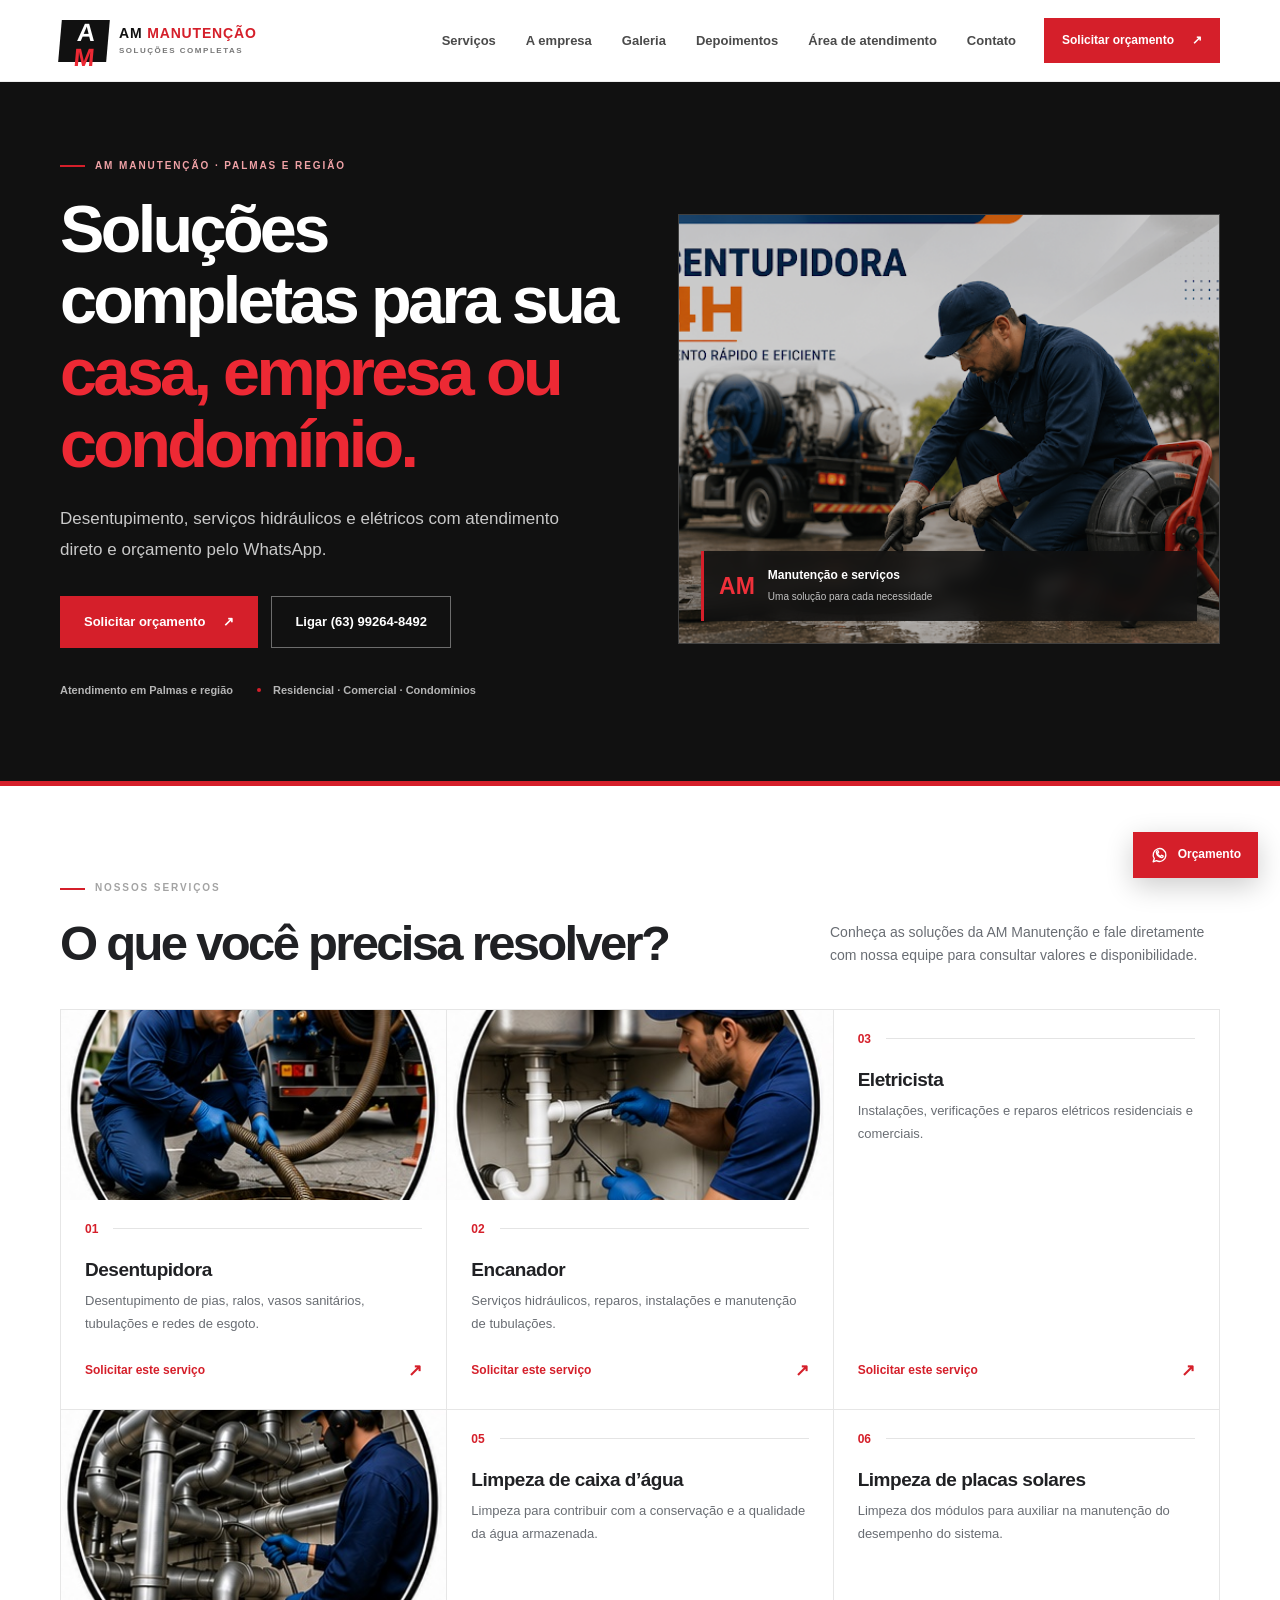
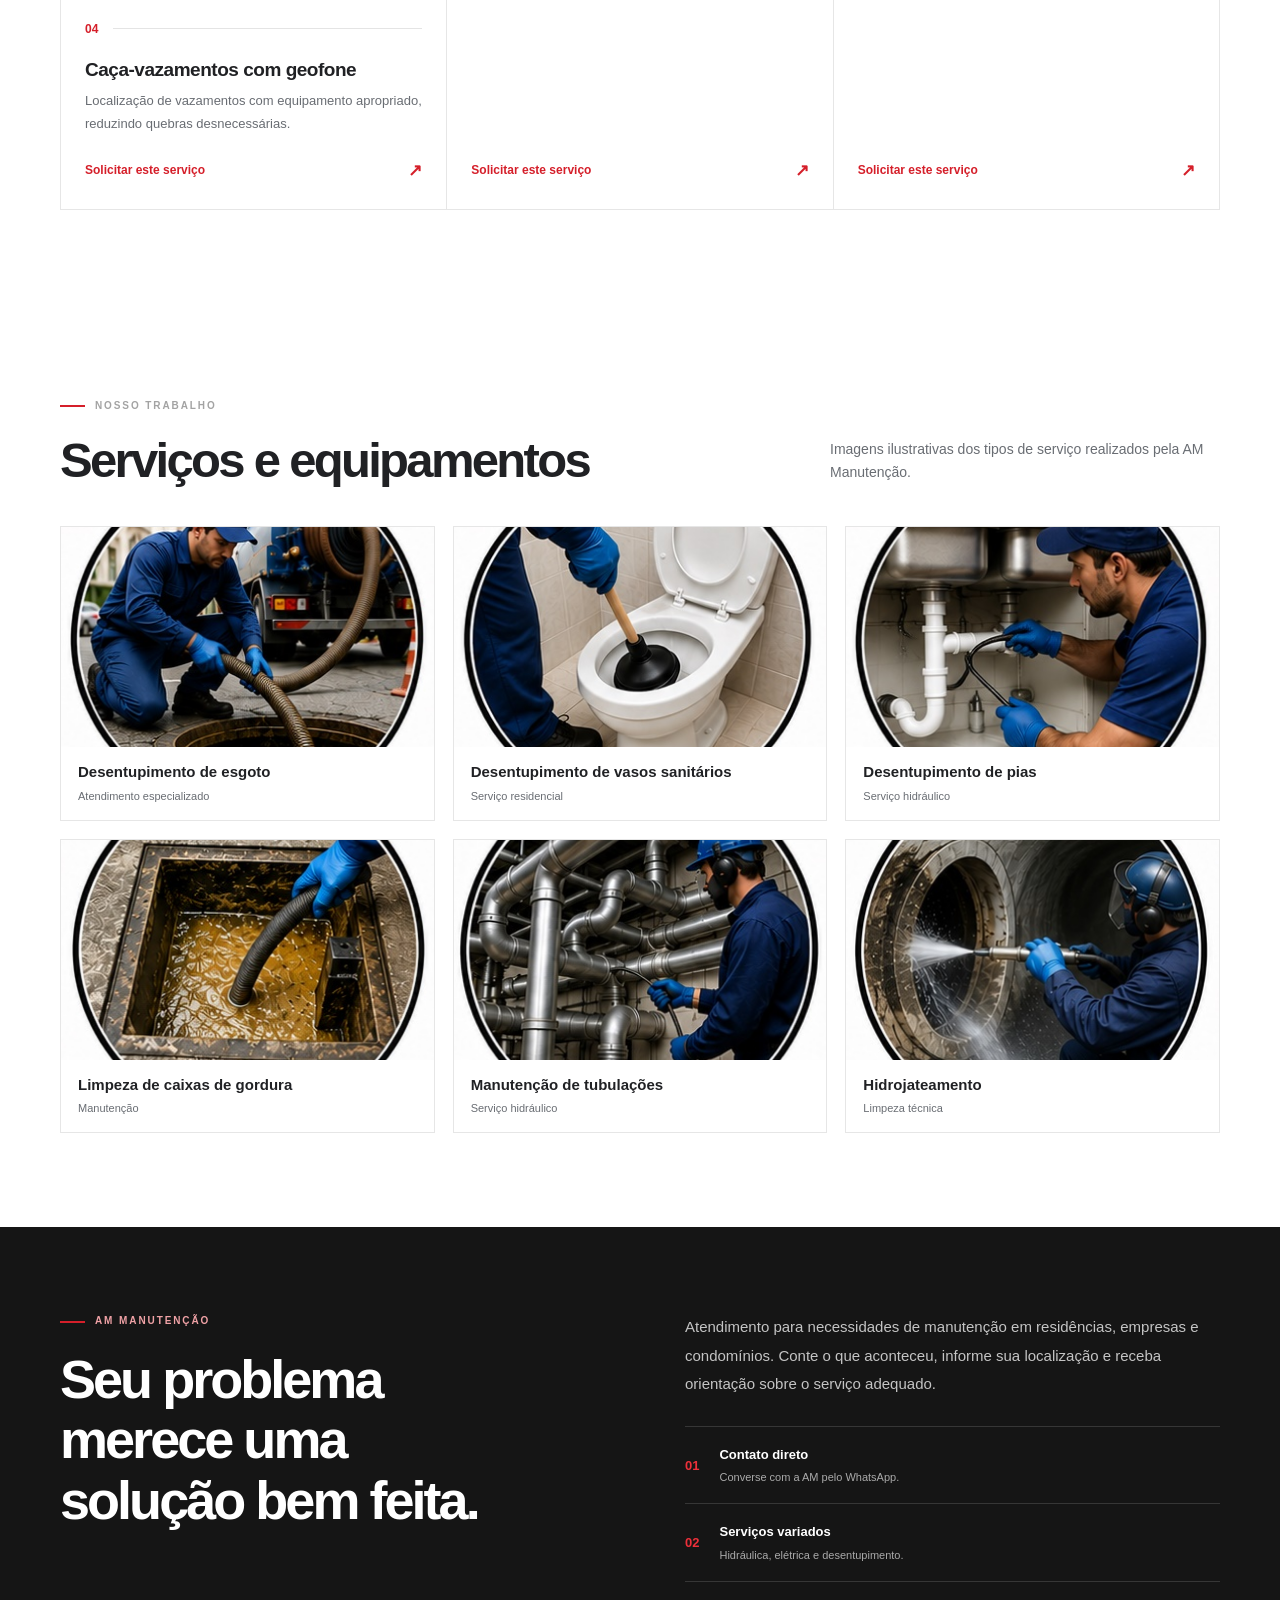
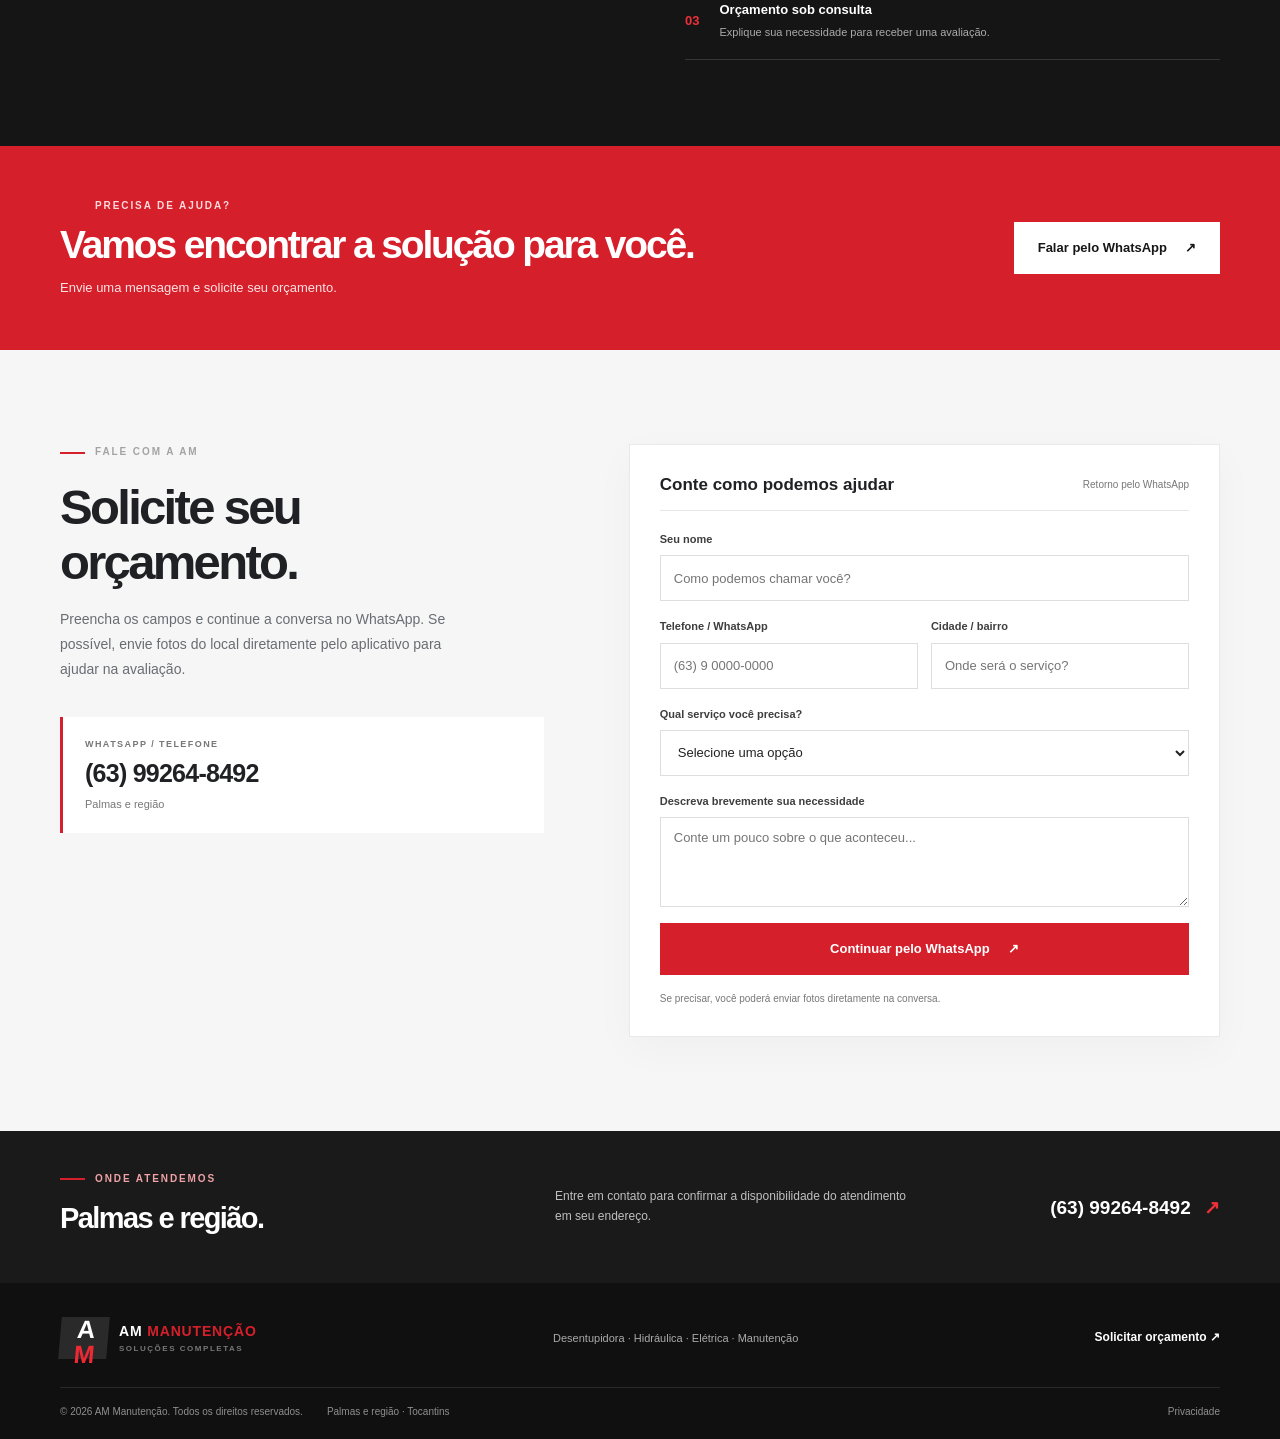
==== commit 36985dab: "Refina interface e adiciona depoimentos gerenciáveis" ====
--- a/index.html
+++ b/index.html
@@ -25,6 +25,7 @@
         <a href="#servicos">Serviços</a>
         <a href="#sobre">A empresa</a>
         <a href="#galeria">Galeria</a>
+        <a href="#depoimentos">Depoimentos</a>
         <a href="#atendimento">Área de atendimento</a>
         <a href="#contato">Contato</a>
       </nav>
@@ -74,6 +75,16 @@
           <p>Imagens ilustrativas dos tipos de serviço realizados pela AM Manutenção.</p>
         </div>
         <div class="photo-gallery" id="gallery-grid"></div>
+      </div>
+    </section>
+
+    <section class="testimonials-section section" id="depoimentos" hidden>
+      <div class="container">
+        <div class="section-heading">
+          <div><p class="eyebrow dark-eyebrow"><span></span> QUEM JÁ CONTRATOU</p><h2>Atendimento que gera confiança.</h2></div>
+          <p>Experiências compartilhadas por clientes da AM Manutenção.</p>
+        </div>
+        <div class="testimonials-grid" id="testimonials-grid"></div>
       </div>
     </section>
 
@@ -148,7 +159,7 @@
     <div class="container footer-bottom"><span>© <span id="year"></span> AM Manutenção. Todos os direitos reservados.</span><span>Palmas e região · Tocantins</span><a href="/privacidade.html">Privacidade</a></div>
   </footer>
 
-  <a class="floating-contact whatsapp-link" href="#contato" aria-label="Solicitar orçamento pelo WhatsApp"><span aria-hidden="true">✆</span><b>Orçamento</b></a>
+  <a class="floating-contact whatsapp-link" href="#contato" aria-label="Solicitar orçamento pelo WhatsApp"><span aria-hidden="true"><svg viewBox="0 0 24 24" focusable="false"><path d="M20 11.5a8 8 0 0 1-11.8 7L4 20l1.5-4.1A8 8 0 1 1 20 11.5Z"/><path d="M9 8.5c.2 1.7 1.6 3.4 3.2 4.3.5.3 1.1.4 1.5-.1l.6-.8c.2-.2.5-.3.8-.1l1.3.6c.3.1.4.4.3.7-.3 1.1-1.2 1.7-2.2 1.5-3.4-.6-5.9-3.1-6.5-6.5-.2-1 .4-1.9 1.5-2.2.3-.1.6 0 .7.3l.6 1.3c.1.3.1.6-.1.8l-.8.6c-.5.4-.4 1 .1 1.6Z"/></svg></span><b>Orçamento</b></a>
   <script src="/site.js"></script>
 </body>
-</html>+</html>
--- a/style.css
+++ b/style.css
@@ -37,14 +37,14 @@
 .hero-meta{display:flex;flex-wrap:wrap;gap:10px 24px;margin-top:33px;color:#b5b5b5;font-size:11px;font-weight:600}
 .hero-meta span+span:before{content:"";display:inline-block;width:4px;height:4px;border-radius:50%;background:var(--red);margin:0 12px 2px 0}
 .hero-visual{height:430px;position:relative;overflow:hidden;background:#252525;border:1px solid #ffffff20}
-.hero-visual:after{content:"";position:absolute;inset:0;background:linear-gradient(90deg,#1112,transparent 50%),linear-gradient(0deg,#1119,transparent 45%);pointer-events:none}
+.hero-visual:after{content:"";position:absolute;inset:0;background:#1113;pointer-events:none}
 .hero-visual img{width:100%;height:100%;display:block;object-fit:cover;object-position:78% center}
 .visual-caption{position:absolute;z-index:2;bottom:22px;left:22px;right:22px;display:flex;align-items:center;gap:13px;padding:15px;background:#111d;border-left:3px solid var(--red);backdrop-filter:blur(8px)}
 .visual-caption>span{font:800 23px var(--display);color:#ef303a}
 .visual-caption strong,.visual-caption small{display:block}
 .visual-caption strong{font-size:12px}
 .visual-caption small{margin-top:3px;color:#c4c4c4;font-size:10px}
-.hero-bottom-line{height:5px;background:linear-gradient(90deg,var(--red) 0 34%,#333 34% 100%)}
+.hero-bottom-line{height:5px;background:var(--red)}
 .section{padding:94px 0}
 .section-heading{display:flex;align-items:end;justify-content:space-between;gap:50px;margin-bottom:38px}
 .dark-eyebrow{color:#a3a3a3}
@@ -114,8 +114,31 @@
 .footer-bottom a{margin-left:auto}
 .floating-contact{position:fixed;right:22px;bottom:22px;z-index:60;display:flex;align-items:center;gap:9px;padding:13px 17px;background:var(--red);color:#fff;box-shadow:0 8px 28px #0003;font-size:12px;font-weight:800;transition:transform .2s}
 .floating-contact:hover{transform:translateY(-3px)}
-.floating-contact span{font-size:19px}
+.floating-contact span{display:grid;place-items:center}
+.floating-contact svg{width:19px;height:19px;fill:none;stroke:currentColor;stroke-width:1.7;stroke-linecap:round;stroke-linejoin:round}
+.testimonials-section[hidden]{display:none}
+.testimonials-grid{display:grid;grid-template-columns:repeat(3,minmax(0,1fr));gap:18px}
+.testimonial-card{min-height:225px;padding:24px;border:1px solid var(--line);background:#fff}
+.testimonial-card:nth-child(2){border-color:#f0b2b6}
+.testimonial-stars{color:var(--red);font-size:14px;letter-spacing:3px}
+.testimonial-card blockquote{margin:20px 0 24px;font-size:15px;line-height:1.65}
+.testimonial-card p{display:grid;gap:3px;margin:0}
+.testimonial-card small{color:var(--muted);font-size:11px}
 @media(max-width:980px){.main-nav{gap:16px}.main-nav a{font-size:12px}.hero-layout{gap:30px}.hero-visual{height:380px}.contact-layout{gap:45px}.about-layout{gap:50px}}
-@media(max-width:760px){.container{width:min(100% - 36px,1160px)}.site-header{height:72px}.header-inner{gap:12px}.main-nav{display:none}.header-cta{margin-left:auto;padding:12px 13px;font-size:10px}.brand-mark{width:41px;height:38px;font-size:22px}.brand-name{font-size:12px}.brand-name small{font-size:7px}.hero-layout{grid-template-columns:1fr;gap:32px;padding-top:57px;padding-bottom:48px}.hero h1{font-size:clamp(42px,9vw,61px)}.hero-description{font-size:15px}.hero-visual{height:340px}.section{padding:68px 0}.section-heading{display:block}.section-heading>p{margin-top:15px}.service-grid{grid-template-columns:repeat(2,1fr)}.service-card{min-height:220px;padding:21px}.about-layout,.contact-layout{grid-template-columns:1fr;gap:35px}.about-section{padding:66px 0}.band-inner{align-items:flex-start;flex-direction:column}.contact-layout{gap:28px}.area-inner{grid-template-columns:1fr 1fr;gap:18px}.area-inner>p{grid-column:1/-1;grid-row:2}.area-phone{justify-self:end}.footer-main{flex-wrap:wrap}.footer-main>p{order:3;width:100%;margin:0}.footer-bottom{flex-wrap:wrap;gap:10px 18px}.footer-bottom a{margin-left:0}}
+@media(max-width:760px){.container{width:min(100% - 36px,1160px)}.site-header{height:72px}.header-inner{gap:12px}.main-nav{display:none}.header-cta{margin-left:auto;padding:12px 13px;font-size:10px}.brand-mark{width:41px;height:38px;font-size:22px}.brand-name{font-size:12px}.brand-name small{font-size:7px}.hero-layout{grid-template-columns:1fr;gap:32px;padding-top:57px;padding-bottom:48px}.hero h1{font-size:clamp(42px,9vw,61px)}.hero-description{font-size:15px}.hero-visual{height:340px}.section{padding:68px 0}.section-heading{display:block}.section-heading>p{margin-top:15px}.service-grid{grid-template-columns:repeat(2,1fr)}.service-card{min-height:220px;padding:21px}.about-layout,.contact-layout{grid-template-columns:1fr;gap:35px}.about-section{padding:66px 0}.band-inner{align-items:flex-start;flex-direction:column}.contact-layout{gap:28px}.area-inner{grid-template-columns:1fr 1fr;gap:18px}.area-inner>p{grid-column:1/-1;grid-row:2}.area-phone{justify-self:end}.footer-main{flex-wrap:wrap}.footer-main>p{order:3;width:100%;margin:0}.footer-bottom{flex-wrap:wrap;gap:10px 18px}.footer-bottom a{margin-left:0}.testimonials-grid{grid-template-columns:1fr}}
 @media(max-width:520px){.container{width:calc(100% - 32px)}.header-cta{font-size:0;gap:0;width:42px;height:42px;padding:0}.header-cta span{font-size:20px}.hero-layout{padding-top:44px}.hero h1{font-size:42px}.hero-visual{height:270px}.hero-meta{display:grid;gap:8px}.hero-meta span+span:before{display:none}.hero-actions{display:grid;grid-template-columns:1fr}.button{width:100%}.section{padding:58px 0}.section-heading h2,.contact-copy h2{font-size:36px}.service-grid{grid-template-columns:1fr}.service-card{min-height:0;padding:22px}.service-card p{margin-bottom:18px}.about-title h2{font-size:39px}.band-inner h2{font-size:30px}.quote-form{padding:21px 17px}.form-row{grid-template-columns:1fr}.form-heading{align-items:flex-start;flex-direction:column;gap:4px}.area-inner{grid-template-columns:1fr}.area-phone{justify-self:start}.area-inner>p{grid-column:auto;grid-row:auto}.footer-main{align-items:flex-start;flex-direction:column}.footer-bottom{font-size:9px;padding-bottom:50px}.floating-contact{right:13px;bottom:13px;padding:12px 15px}}
 @media(prefers-reduced-motion:reduce){html{scroll-behavior:auto}*,*:before,*:after{transition:none!important}}
+
+/* Fotografias de serviços restauradas; seção de veículos ilustrados permanece removida. */
+.service-card{padding:0;overflow:hidden}
+.service-image{display:block;width:100%;height:190px;object-fit:cover;background:#f1f1f1}
+.service-card-content{padding:22px 24px 24px;display:flex;flex-direction:column;flex:1}
+.service-card h3{margin-top:0}
+.photo-gallery{display:grid;grid-template-columns:repeat(3,minmax(0,1fr));gap:18px}
+.gallery-photo{background:#fff;border:1px solid var(--line);overflow:hidden}
+.gallery-photo img{display:block;width:100%;height:220px;object-fit:cover}
+.gallery-photo div{padding:15px 17px}
+.gallery-photo h3{font:800 15px/1.3 var(--display);margin:0}
+.gallery-photo p{font-size:11px;color:var(--muted);margin:5px 0 0}
+@media(max-width:760px){.photo-gallery{grid-template-columns:repeat(2,minmax(0,1fr))}.service-image{height:170px}}
+@media(max-width:520px){.photo-gallery{grid-template-columns:1fr}.gallery-photo img{height:220px}}
